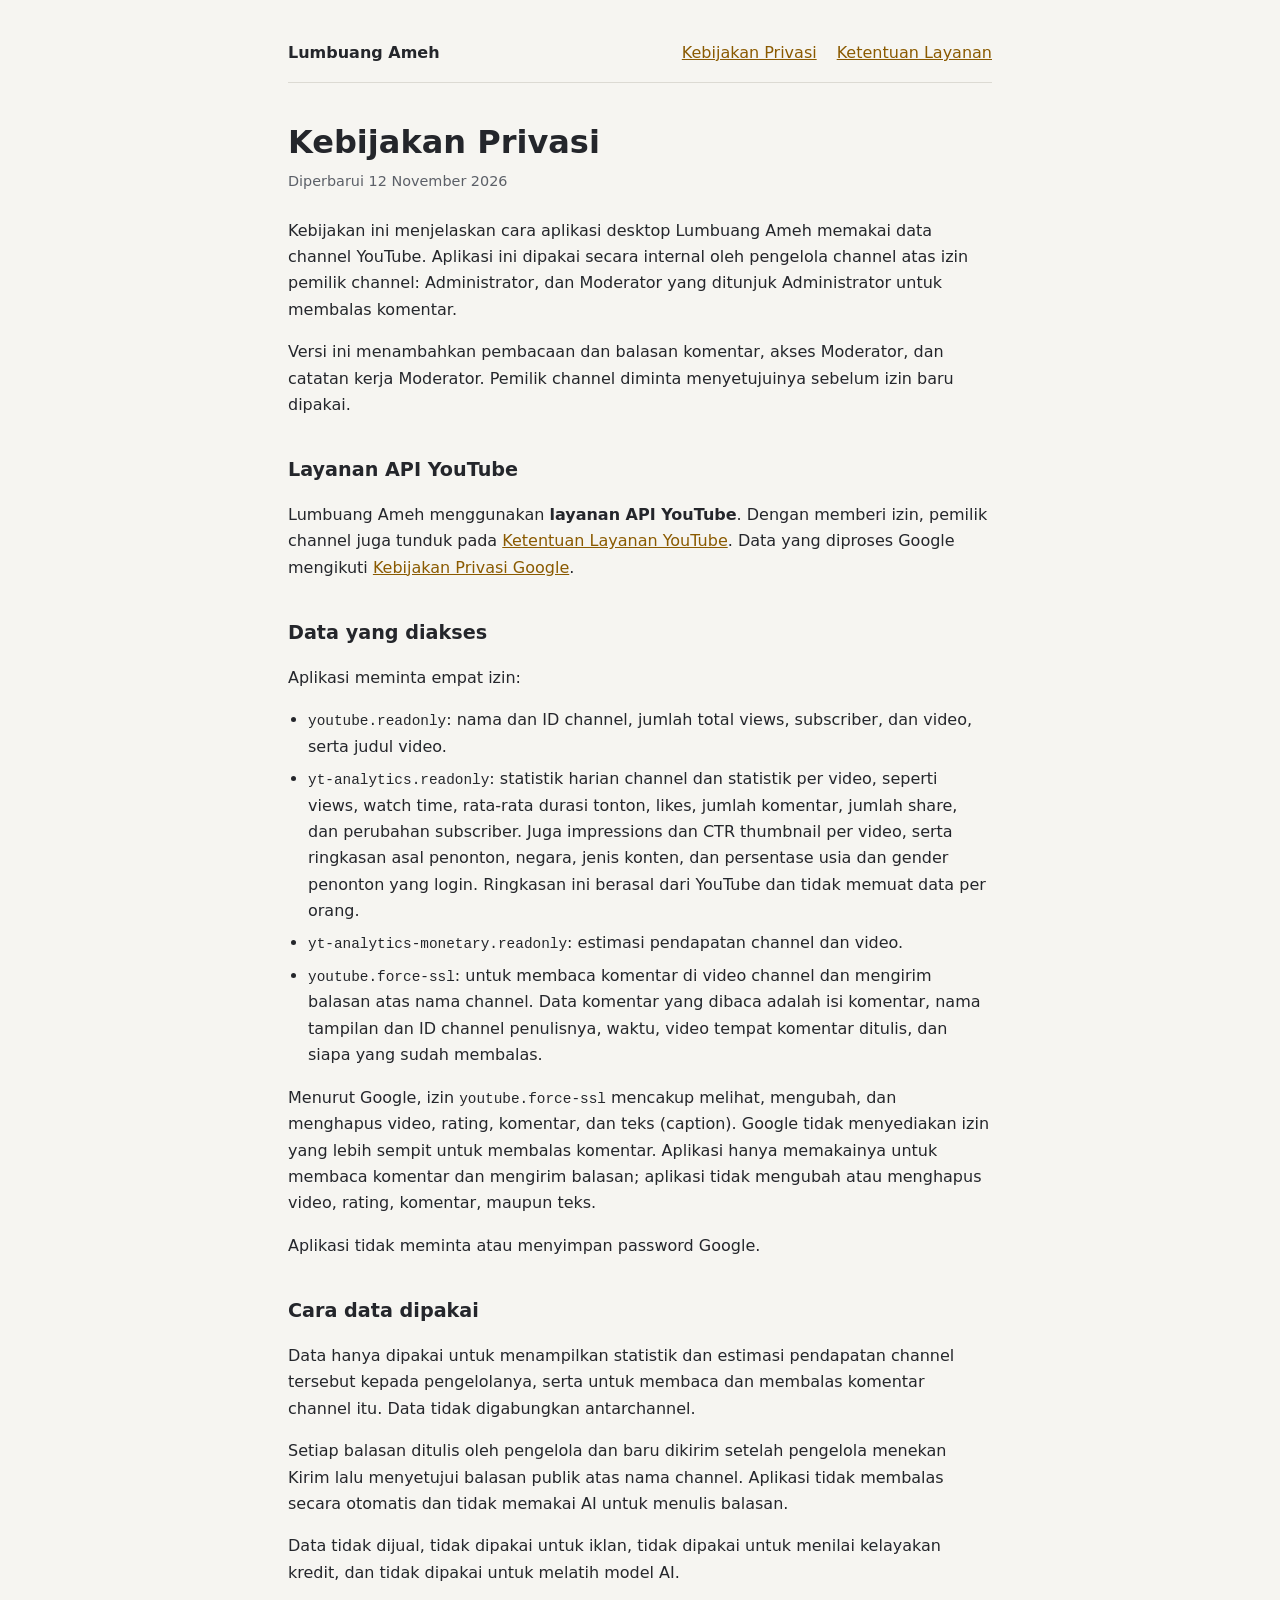
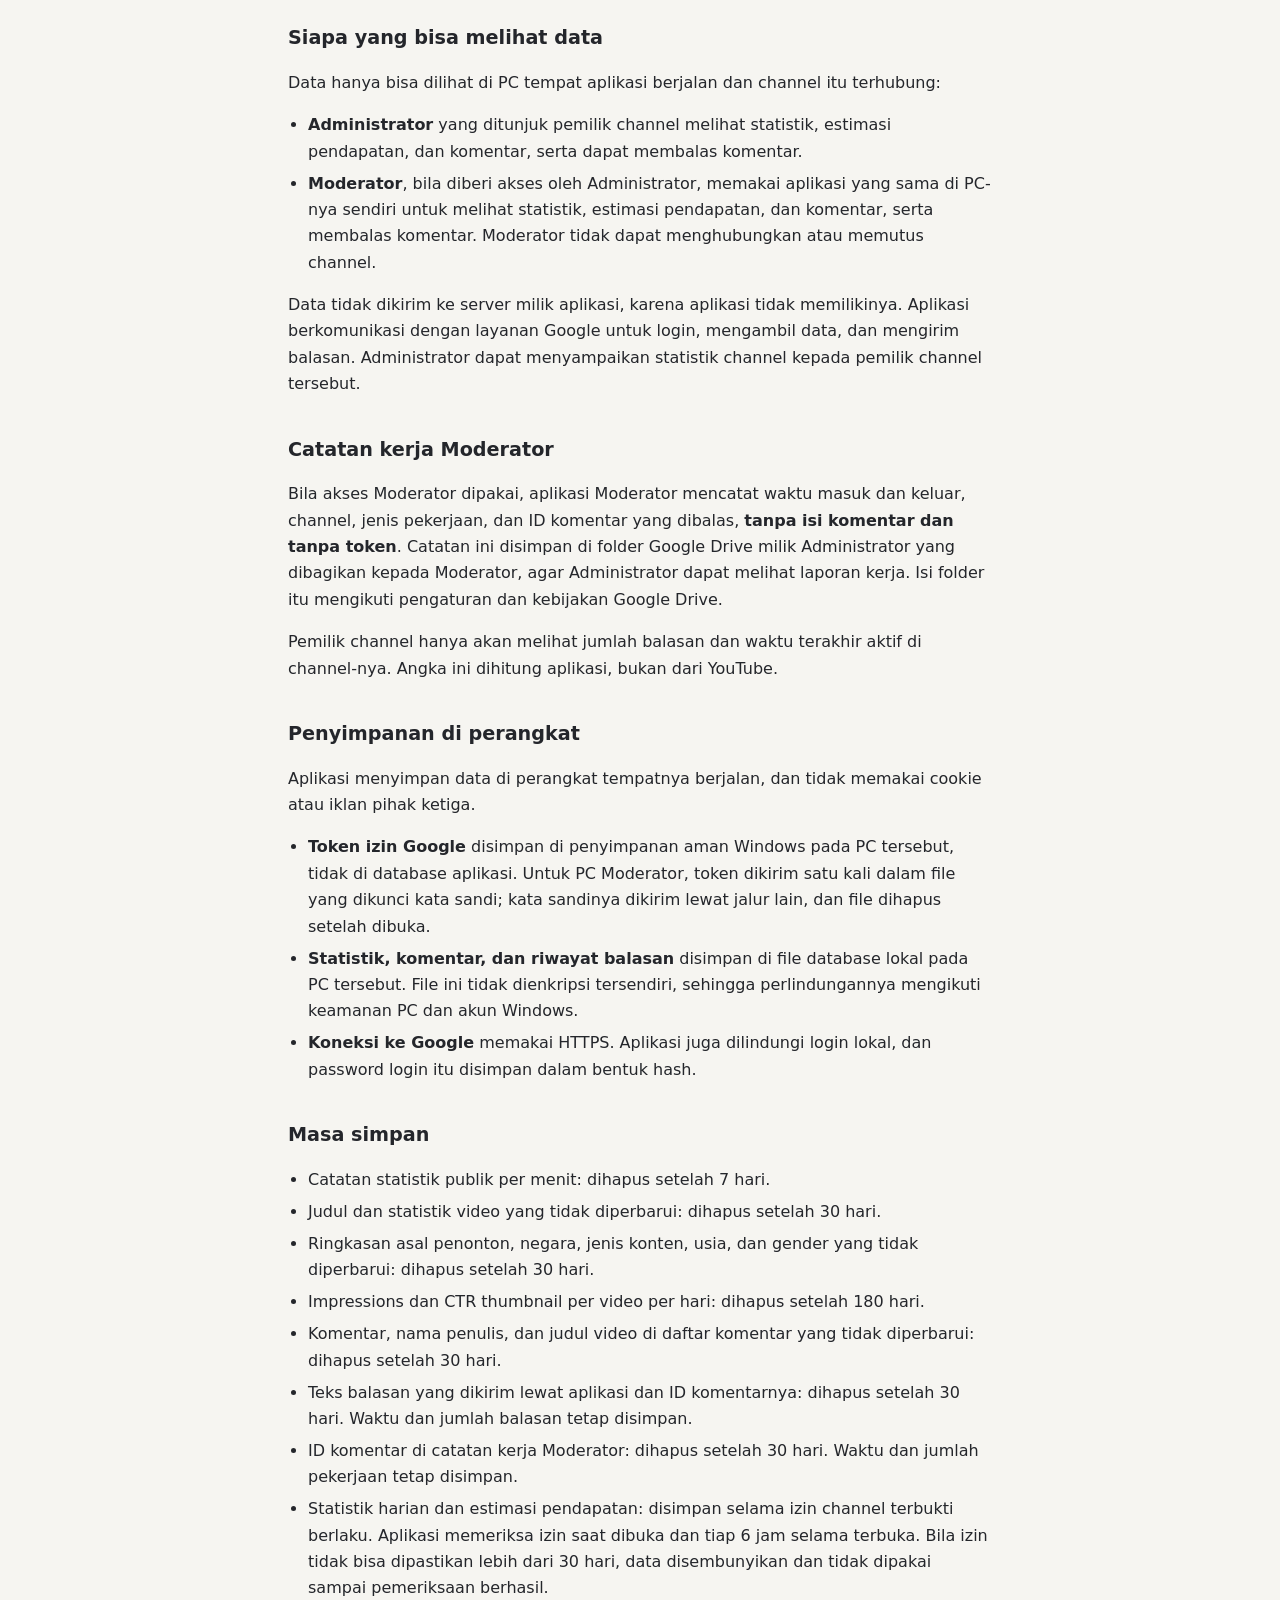
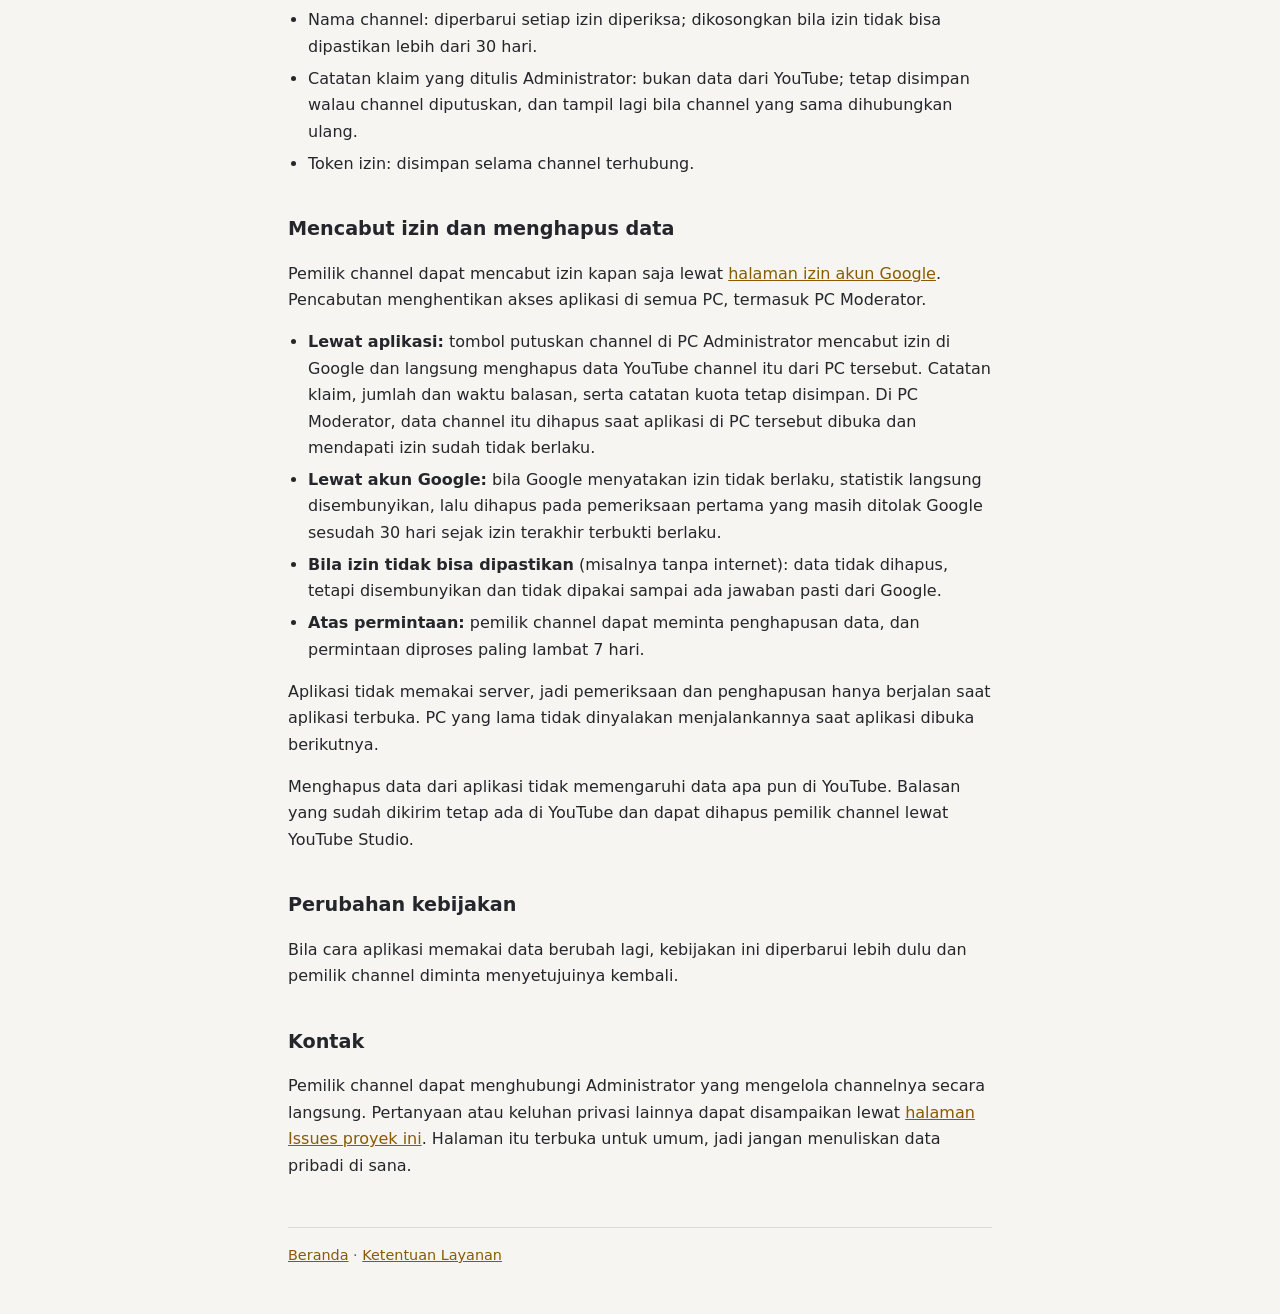
==== privasi.html @ 57cfc7a5 "Perbarui kebijakan privasi: pemeriksaan izin berkala dan penanganan data" ====
<!doctype html>
<html lang="id">
<head>
  <meta charset="utf-8">
  <meta name="viewport" content="width=device-width, initial-scale=1">
  <title>Kebijakan Privasi Lumbuang Ameh</title>
  <meta name="description" content="Cara aplikasi Lumbuang Ameh mengakses, memakai, menyimpan, dan menghapus data YouTube.">
  <link rel="stylesheet" href="gaya.css">
</head>
<body>
  <div class="isi">
    <nav>
      <span class="nama"><a href="index.html">Lumbuang Ameh</a></span>
      <a href="privasi.html">Kebijakan Privasi</a>
      <a href="ketentuan.html">Ketentuan Layanan</a>
    </nav>

    <main>
      <h1>Kebijakan Privasi</h1>
      <p class="tanggal">Diperbarui 12 November 2026</p>
      <p>Kebijakan ini menjelaskan cara aplikasi desktop Lumbuang Ameh memakai data channel YouTube. Aplikasi ini dipakai secara internal oleh pengelola channel atas izin pemilik channel: Administrator, dan Moderator yang ditunjuk Administrator untuk membalas komentar.</p>
      <p>Versi ini menambahkan pembacaan dan balasan komentar, akses Moderator, dan catatan kerja Moderator. Pemilik channel diminta menyetujuinya sebelum izin baru dipakai.</p>

      <h2>Layanan API YouTube</h2>
      <p>Lumbuang Ameh menggunakan <strong>layanan API YouTube</strong>. Dengan memberi izin, pemilik channel juga tunduk pada <a href="https://www.youtube.com/t/terms">Ketentuan Layanan YouTube</a>. Data yang diproses Google mengikuti <a href="https://www.google.com/policies/privacy">Kebijakan Privasi Google</a>.</p>

      <h2>Data yang diakses</h2>
      <p>Aplikasi meminta empat izin:</p>
      <ul>
        <li><code>youtube.readonly</code>: nama dan ID channel, jumlah total views, subscriber, dan video, serta judul video.</li>
        <li><code>yt-analytics.readonly</code>: statistik harian channel dan statistik per video, seperti views, watch time, rata-rata durasi tonton, likes, jumlah komentar, jumlah share, dan perubahan subscriber. Juga impressions dan CTR thumbnail per video, serta ringkasan asal penonton, negara, jenis konten, dan persentase usia dan gender penonton yang login. Ringkasan ini berasal dari YouTube dan tidak memuat data per orang.</li>
        <li><code>yt-analytics-monetary.readonly</code>: estimasi pendapatan channel dan video.</li>
        <li><code>youtube.force-ssl</code>: untuk membaca komentar di video channel dan mengirim balasan atas nama channel. Data komentar yang dibaca adalah isi komentar, nama tampilan dan ID channel penulisnya, waktu, video tempat komentar ditulis, dan siapa yang sudah membalas.</li>
      </ul>
      <p>Menurut Google, izin <code>youtube.force-ssl</code> mencakup melihat, mengubah, dan menghapus video, rating, komentar, dan teks (caption). Google tidak menyediakan izin yang lebih sempit untuk membalas komentar. Aplikasi hanya memakainya untuk membaca komentar dan mengirim balasan; aplikasi tidak mengubah atau menghapus video, rating, komentar, maupun teks.</p>
      <p>Aplikasi tidak meminta atau menyimpan password Google.</p>

      <h2>Cara data dipakai</h2>
      <p>Data hanya dipakai untuk menampilkan statistik dan estimasi pendapatan channel tersebut kepada pengelolanya, serta untuk membaca dan membalas komentar channel itu. Data tidak digabungkan antarchannel.</p>
      <p>Setiap balasan ditulis oleh pengelola dan baru dikirim setelah pengelola menekan Kirim lalu menyetujui balasan publik atas nama channel. Aplikasi tidak membalas secara otomatis dan tidak memakai AI untuk menulis balasan.</p>
      <p>Data tidak dijual, tidak dipakai untuk iklan, tidak dipakai untuk menilai kelayakan kredit, dan tidak dipakai untuk melatih model AI.</p>

      <h2>Siapa yang bisa melihat data</h2>
      <p>Data hanya bisa dilihat di PC tempat aplikasi berjalan dan channel itu terhubung:</p>
      <ul>
        <li><strong>Administrator</strong> yang ditunjuk pemilik channel melihat statistik, estimasi pendapatan, dan komentar, serta dapat membalas komentar.</li>
        <li><strong>Moderator</strong>, bila diberi akses oleh Administrator, memakai aplikasi yang sama di PC-nya sendiri untuk melihat statistik, estimasi pendapatan, dan komentar, serta membalas komentar. Moderator tidak dapat menghubungkan atau memutus channel.</li>
      </ul>
      <p>Data tidak dikirim ke server milik aplikasi, karena aplikasi tidak memilikinya. Aplikasi berkomunikasi dengan layanan Google untuk login, mengambil data, dan mengirim balasan. Administrator dapat menyampaikan statistik channel kepada pemilik channel tersebut.</p>

      <h2>Catatan kerja Moderator</h2>
      <p>Bila akses Moderator dipakai, aplikasi Moderator mencatat waktu masuk dan keluar, channel, jenis pekerjaan, dan ID komentar yang dibalas, <strong>tanpa isi komentar dan tanpa token</strong>. Catatan ini disimpan di folder Google Drive milik Administrator yang dibagikan kepada Moderator, agar Administrator dapat melihat laporan kerja. Isi folder itu mengikuti pengaturan dan kebijakan Google Drive.</p>
      <p>Pemilik channel hanya akan melihat jumlah balasan dan waktu terakhir aktif di channel-nya. Angka ini dihitung aplikasi, bukan dari YouTube.</p>

      <h2>Penyimpanan di perangkat</h2>
      <p>Aplikasi menyimpan data di perangkat tempatnya berjalan, dan tidak memakai cookie atau iklan pihak ketiga.</p>
      <ul>
        <li><strong>Token izin Google</strong> disimpan di penyimpanan aman Windows pada PC tersebut, tidak di database aplikasi. Untuk PC Moderator, token dikirim satu kali dalam file yang dikunci kata sandi; kata sandinya dikirim lewat jalur lain, dan file dihapus setelah dibuka.</li>
        <li><strong>Statistik, komentar, dan riwayat balasan</strong> disimpan di file database lokal pada PC tersebut. File ini tidak dienkripsi tersendiri, sehingga perlindungannya mengikuti keamanan PC dan akun Windows.</li>
        <li><strong>Koneksi ke Google</strong> memakai HTTPS. Aplikasi juga dilindungi login lokal, dan password login itu disimpan dalam bentuk hash.</li>
      </ul>

      <h2>Masa simpan</h2>
      <ul>
        <li>Catatan statistik publik per menit: dihapus setelah 7 hari.</li>
        <li>Judul dan statistik video yang tidak diperbarui: dihapus setelah 30 hari.</li>
        <li>Ringkasan asal penonton, negara, jenis konten, usia, dan gender yang tidak diperbarui: dihapus setelah 30 hari.</li>
        <li>Impressions dan CTR thumbnail per video per hari: dihapus setelah 180 hari.</li>
        <li>Komentar, nama penulis, dan judul video di daftar komentar yang tidak diperbarui: dihapus setelah 30 hari.</li>
        <li>Teks balasan yang dikirim lewat aplikasi dan ID komentarnya: dihapus setelah 30 hari. Waktu dan jumlah balasan tetap disimpan.</li>
        <li>ID komentar di catatan kerja Moderator: dihapus setelah 30 hari. Waktu dan jumlah pekerjaan tetap disimpan.</li>
        <li>Statistik harian dan estimasi pendapatan: disimpan selama izin channel terbukti berlaku. Aplikasi memeriksa izin saat dibuka dan tiap 6 jam selama terbuka. Bila izin tidak bisa dipastikan lebih dari 30 hari, data disembunyikan dan tidak dipakai sampai pemeriksaan berhasil.</li>
        <li>Nama channel: diperbarui setiap izin diperiksa; dikosongkan bila izin tidak bisa dipastikan lebih dari 30 hari.</li>
        <li>Catatan klaim yang ditulis Administrator: bukan data dari YouTube; tetap disimpan walau channel diputuskan, dan tampil lagi bila channel yang sama dihubungkan ulang.</li>
        <li>Token izin: disimpan selama channel terhubung.</li>
      </ul>

      <h2>Mencabut izin dan menghapus data</h2>
      <p>Pemilik channel dapat mencabut izin kapan saja lewat <a href="https://security.google.com/settings/security/permissions">halaman izin akun Google</a>. Pencabutan menghentikan akses aplikasi di semua PC, termasuk PC Moderator.</p>
      <ul>
        <li><strong>Lewat aplikasi:</strong> tombol putuskan channel di PC Administrator mencabut izin di Google dan langsung menghapus data YouTube channel itu dari PC tersebut. Catatan klaim, jumlah dan waktu balasan, serta catatan kuota tetap disimpan. Di PC Moderator, data channel itu dihapus saat aplikasi di PC tersebut dibuka dan mendapati izin sudah tidak berlaku.</li>
        <li><strong>Lewat akun Google:</strong> bila Google menyatakan izin tidak berlaku, statistik langsung disembunyikan, lalu dihapus pada pemeriksaan pertama yang masih ditolak Google sesudah 30 hari sejak izin terakhir terbukti berlaku.</li>
        <li><strong>Bila izin tidak bisa dipastikan</strong> (misalnya tanpa internet): data tidak dihapus, tetapi disembunyikan dan tidak dipakai sampai ada jawaban pasti dari Google.</li>
        <li><strong>Atas permintaan:</strong> pemilik channel dapat meminta penghapusan data, dan permintaan diproses paling lambat 7 hari.</li>
      </ul>
      <p>Aplikasi tidak memakai server, jadi pemeriksaan dan penghapusan hanya berjalan saat aplikasi terbuka. PC yang lama tidak dinyalakan menjalankannya saat aplikasi dibuka berikutnya.</p>
      <p>Menghapus data dari aplikasi tidak memengaruhi data apa pun di YouTube. Balasan yang sudah dikirim tetap ada di YouTube dan dapat dihapus pemilik channel lewat YouTube Studio.</p>

      <h2>Perubahan kebijakan</h2>
      <p>Bila cara aplikasi memakai data berubah lagi, kebijakan ini diperbarui lebih dulu dan pemilik channel diminta menyetujuinya kembali.</p>

      <h2>Kontak</h2>
      <p>Pemilik channel dapat menghubungi Administrator yang mengelola channelnya secara langsung. Pertanyaan atau keluhan privasi lainnya dapat disampaikan lewat <a href="https://github.com/crezzvfx/crezzvfx.github.io/issues">halaman Issues proyek ini</a>. Halaman itu terbuka untuk umum, jadi jangan menuliskan data pribadi di sana.</p>
    </main>

    <footer>
      <a href="index.html">Beranda</a> · <a href="ketentuan.html">Ketentuan Layanan</a>
    </footer>
  </div>
</body>
</html>
---- gaya.css ----
:root {
  color-scheme: light dark;
  --latar: #f6f5f1;
  --kartu: #ffffff;
  --teks: #24262b;
  --teks-lembut: #5c6068;
  --garis: #dcdad3;
  --aksen: #8a5a00;
}

@media (prefers-color-scheme: dark) {
  :root {
    --latar: #17181b;
    --kartu: #212327;
    --teks: #eceae4;
    --teks-lembut: #a9acb3;
    --garis: #383a40;
    --aksen: #e6b04a;
  }
}

* {
  box-sizing: border-box;
}

body {
  margin: 0;
  padding-inline: 16px;
  background: var(--latar);
  color: var(--teks);
  font-family: "Segoe UI", system-ui, -apple-system, Roboto, sans-serif;
  font-size: 1rem;
  line-height: 1.65;
}

.isi {
  max-width: 44rem;
  margin-inline: auto;
  padding-block: 2.5rem 3rem;
}

nav {
  display: flex;
  flex-wrap: wrap;
  gap: 0.25rem 1.25rem;
  margin-bottom: 2.5rem;
  padding-bottom: 1rem;
  border-bottom: 1px solid var(--garis);
}

nav .nama {
  margin-right: auto;
  font-weight: 700;
}

a {
  color: var(--aksen);
  overflow-wrap: anywhere;
}

nav .nama a {
  color: var(--teks);
  text-decoration: none;
}

h1 {
  margin: 0 0 0.5rem;
  font-size: 2rem;
  line-height: 1.2;
}

h2 {
  margin: 2.25rem 0 0.5rem;
  font-size: 1.2rem;
}

.pengantar {
  margin: 0 0 1.5rem;
  color: var(--teks-lembut);
  font-size: 1.1rem;
}

.tanggal {
  margin: 0 0 1.5rem;
  color: var(--teks-lembut);
  font-size: 0.9rem;
}

.catatan {
  margin-block: 1.5rem;
  padding: 1rem 1.25rem;
  background: var(--kartu);
  border: 1px solid var(--garis);
  border-radius: 10px;
}

ul {
  padding-left: 1.25rem;
}

li {
  margin-block: 0.35rem;
}

code {
  overflow-wrap: anywhere;
  font-size: 0.9em;
}

footer {
  margin-top: 3rem;
  padding-top: 1rem;
  border-top: 1px solid var(--garis);
  color: var(--teks-lembut);
  font-size: 0.9rem;
}
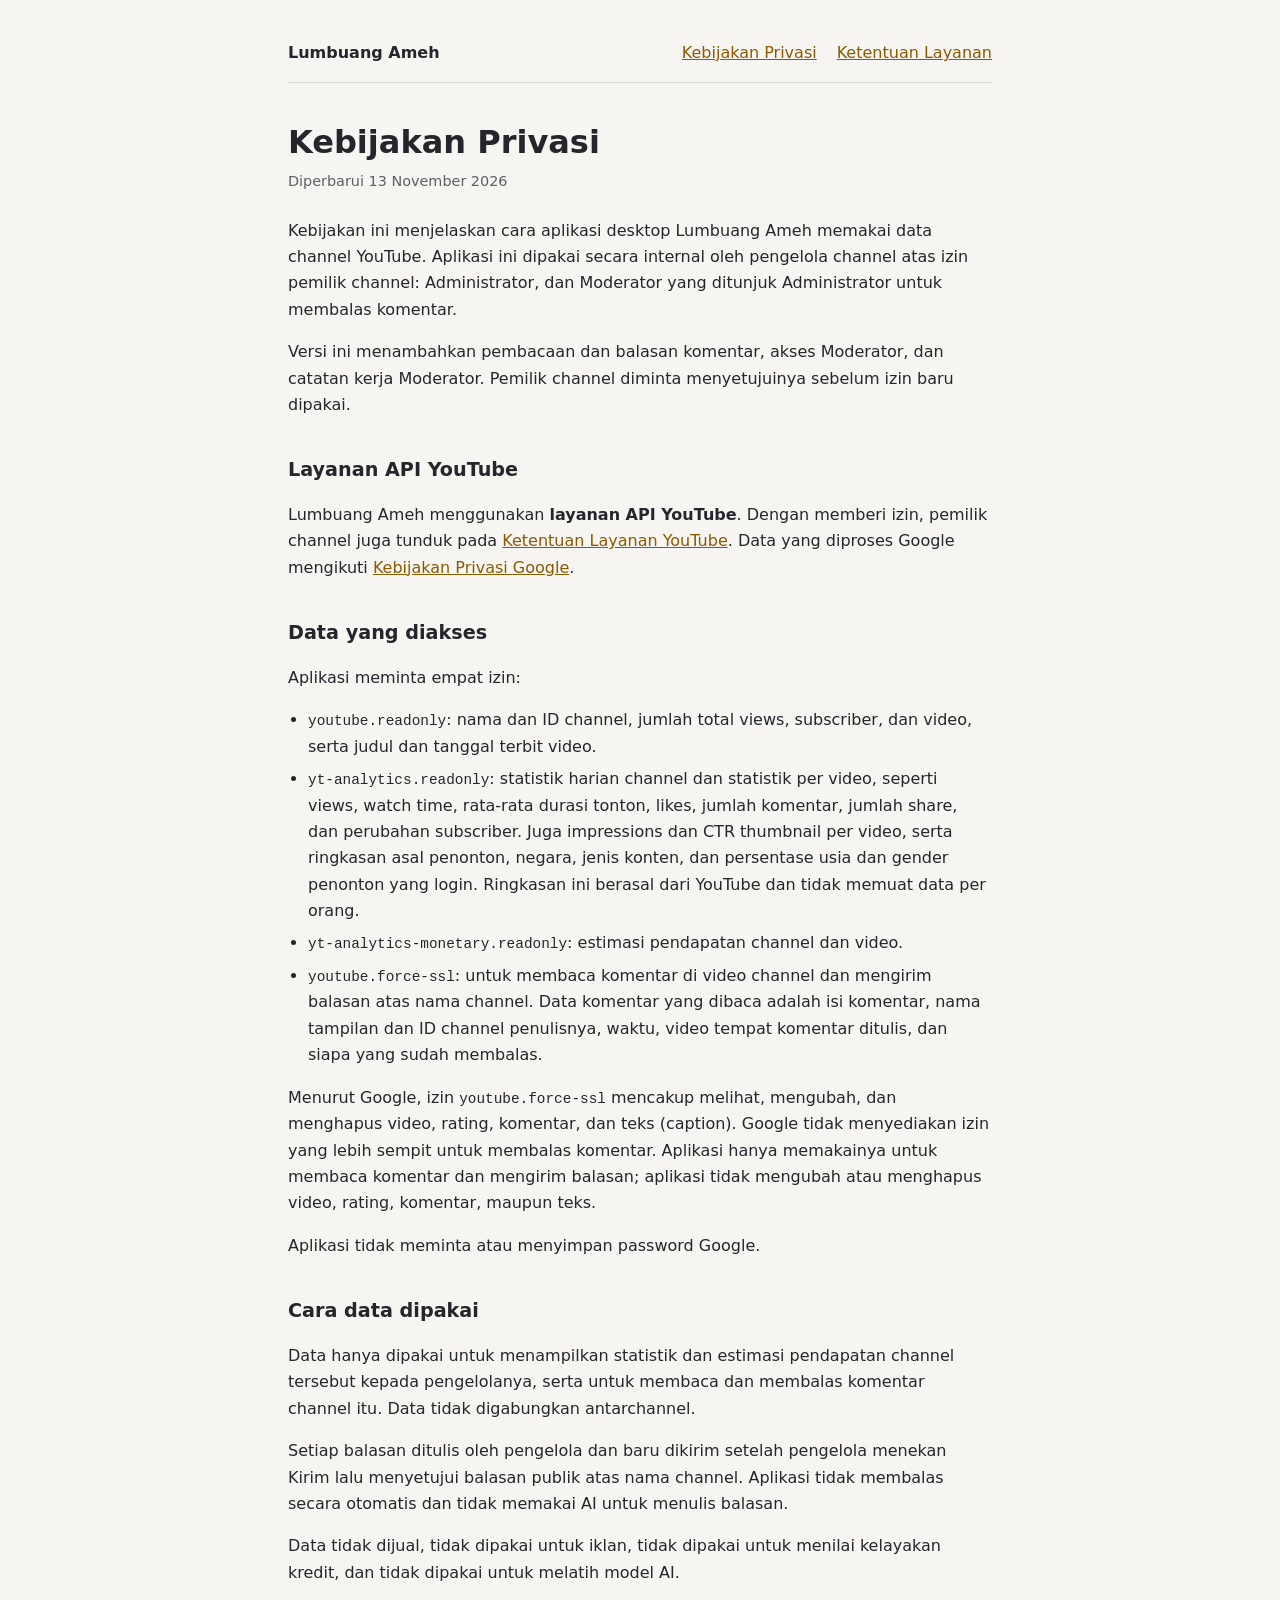
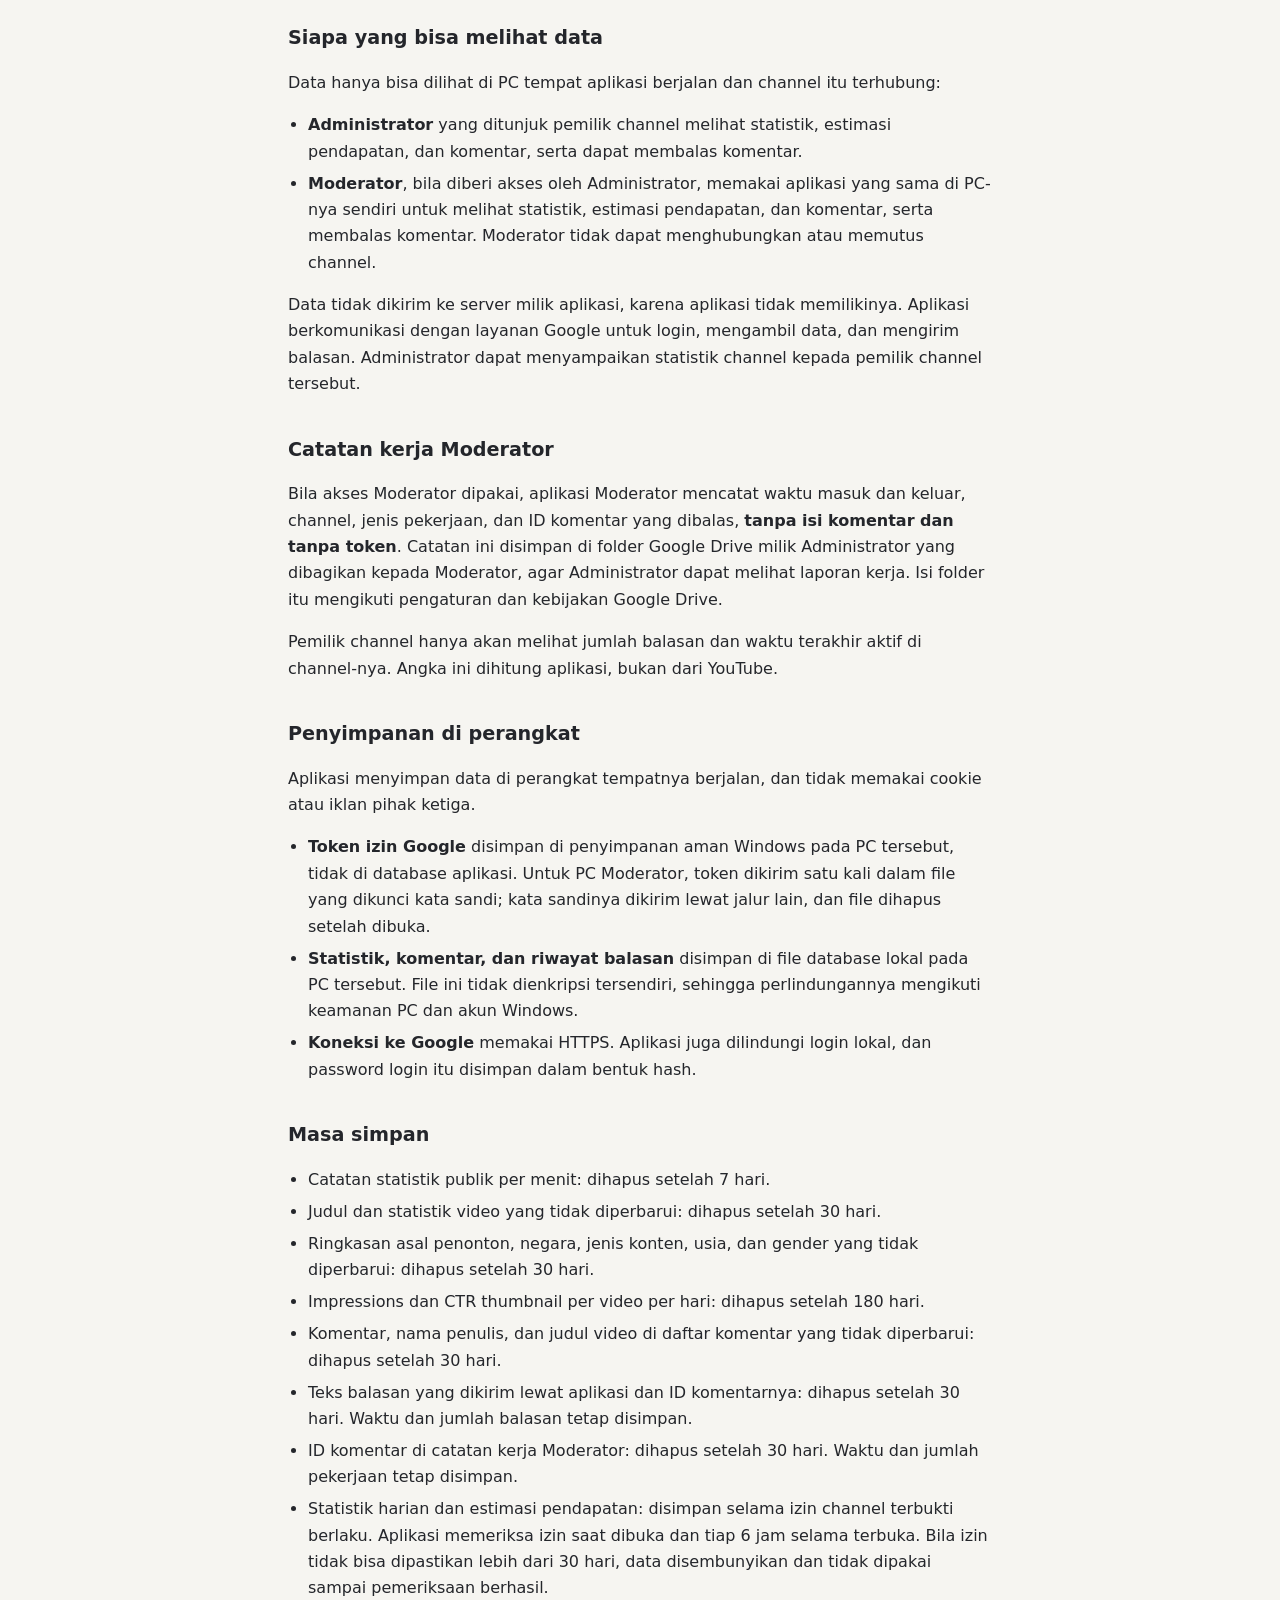
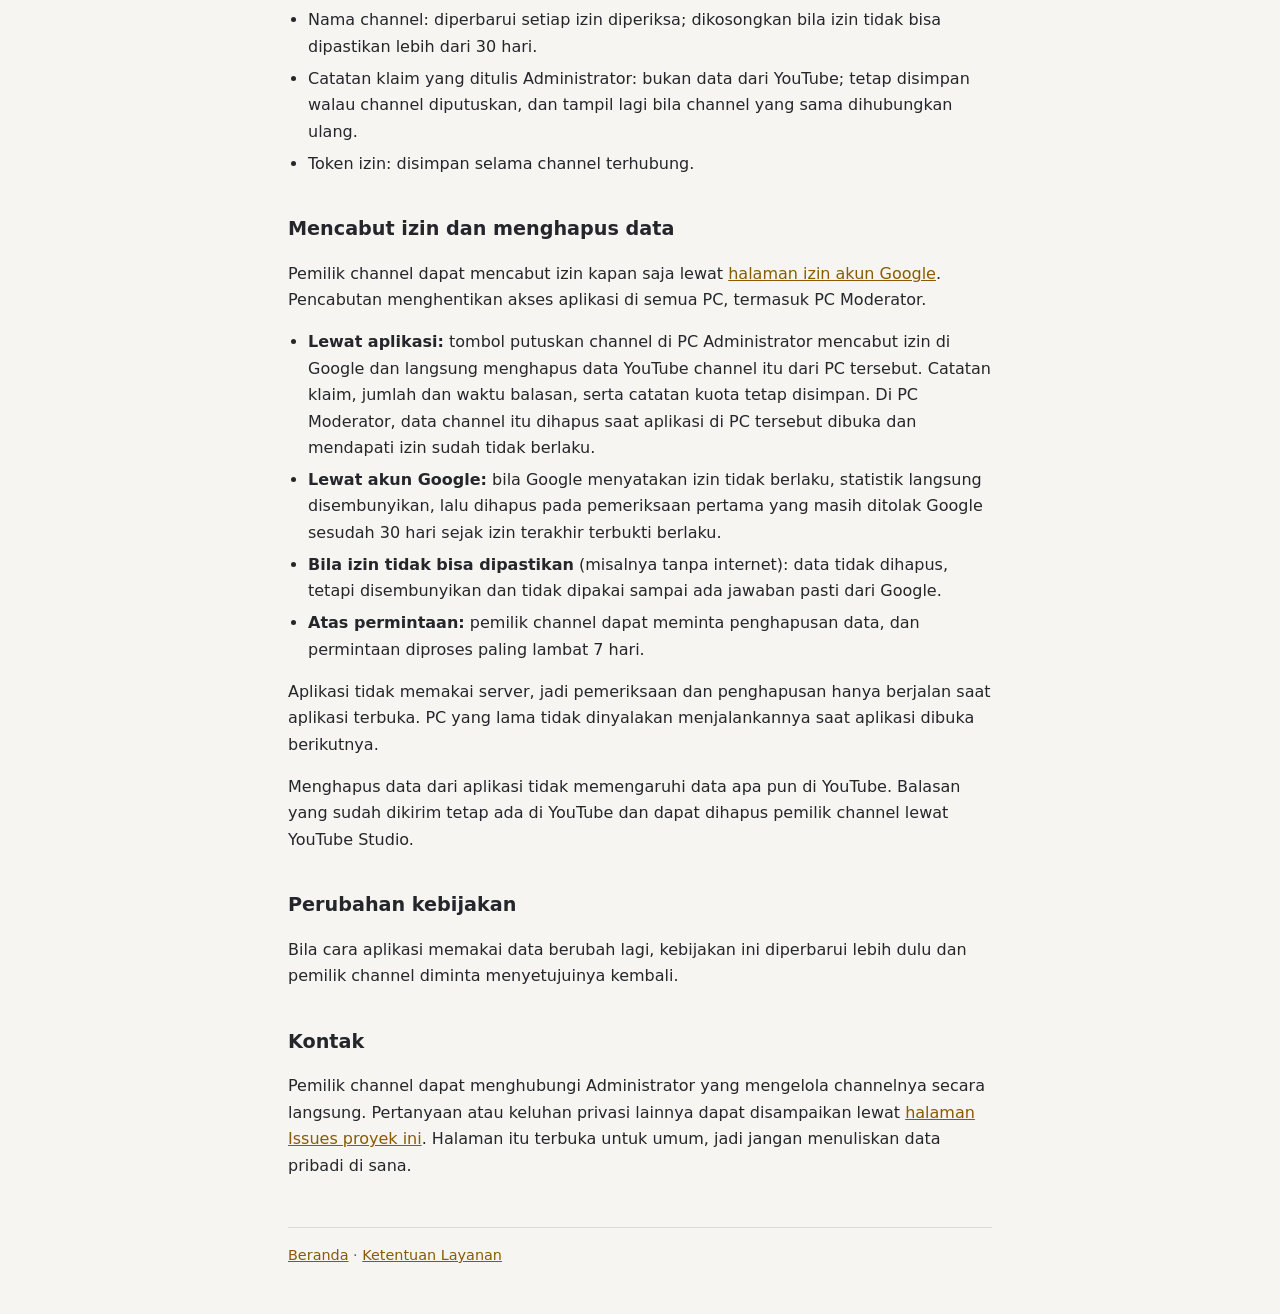
==== commit 39f75974: "Perbarui kebijakan privasi: tanggal terbit video" ====
--- a/privasi.html
+++ b/privasi.html
@@ -17,7 +17,7 @@
 
     <main>
       <h1>Kebijakan Privasi</h1>
-      <p class="tanggal">Diperbarui 12 November 2026</p>
+      <p class="tanggal">Diperbarui 13 November 2026</p>
       <p>Kebijakan ini menjelaskan cara aplikasi desktop Lumbuang Ameh memakai data channel YouTube. Aplikasi ini dipakai secara internal oleh pengelola channel atas izin pemilik channel: Administrator, dan Moderator yang ditunjuk Administrator untuk membalas komentar.</p>
       <p>Versi ini menambahkan pembacaan dan balasan komentar, akses Moderator, dan catatan kerja Moderator. Pemilik channel diminta menyetujuinya sebelum izin baru dipakai.</p>
 
@@ -27,7 +27,7 @@
       <h2>Data yang diakses</h2>
       <p>Aplikasi meminta empat izin:</p>
       <ul>
-        <li><code>youtube.readonly</code>: nama dan ID channel, jumlah total views, subscriber, dan video, serta judul video.</li>
+        <li><code>youtube.readonly</code>: nama dan ID channel, jumlah total views, subscriber, dan video, serta judul dan tanggal terbit video.</li>
         <li><code>yt-analytics.readonly</code>: statistik harian channel dan statistik per video, seperti views, watch time, rata-rata durasi tonton, likes, jumlah komentar, jumlah share, dan perubahan subscriber. Juga impressions dan CTR thumbnail per video, serta ringkasan asal penonton, negara, jenis konten, dan persentase usia dan gender penonton yang login. Ringkasan ini berasal dari YouTube dan tidak memuat data per orang.</li>
         <li><code>yt-analytics-monetary.readonly</code>: estimasi pendapatan channel dan video.</li>
         <li><code>youtube.force-ssl</code>: untuk membaca komentar di video channel dan mengirim balasan atas nama channel. Data komentar yang dibaca adalah isi komentar, nama tampilan dan ID channel penulisnya, waktu, video tempat komentar ditulis, dan siapa yang sudah membalas.</li>
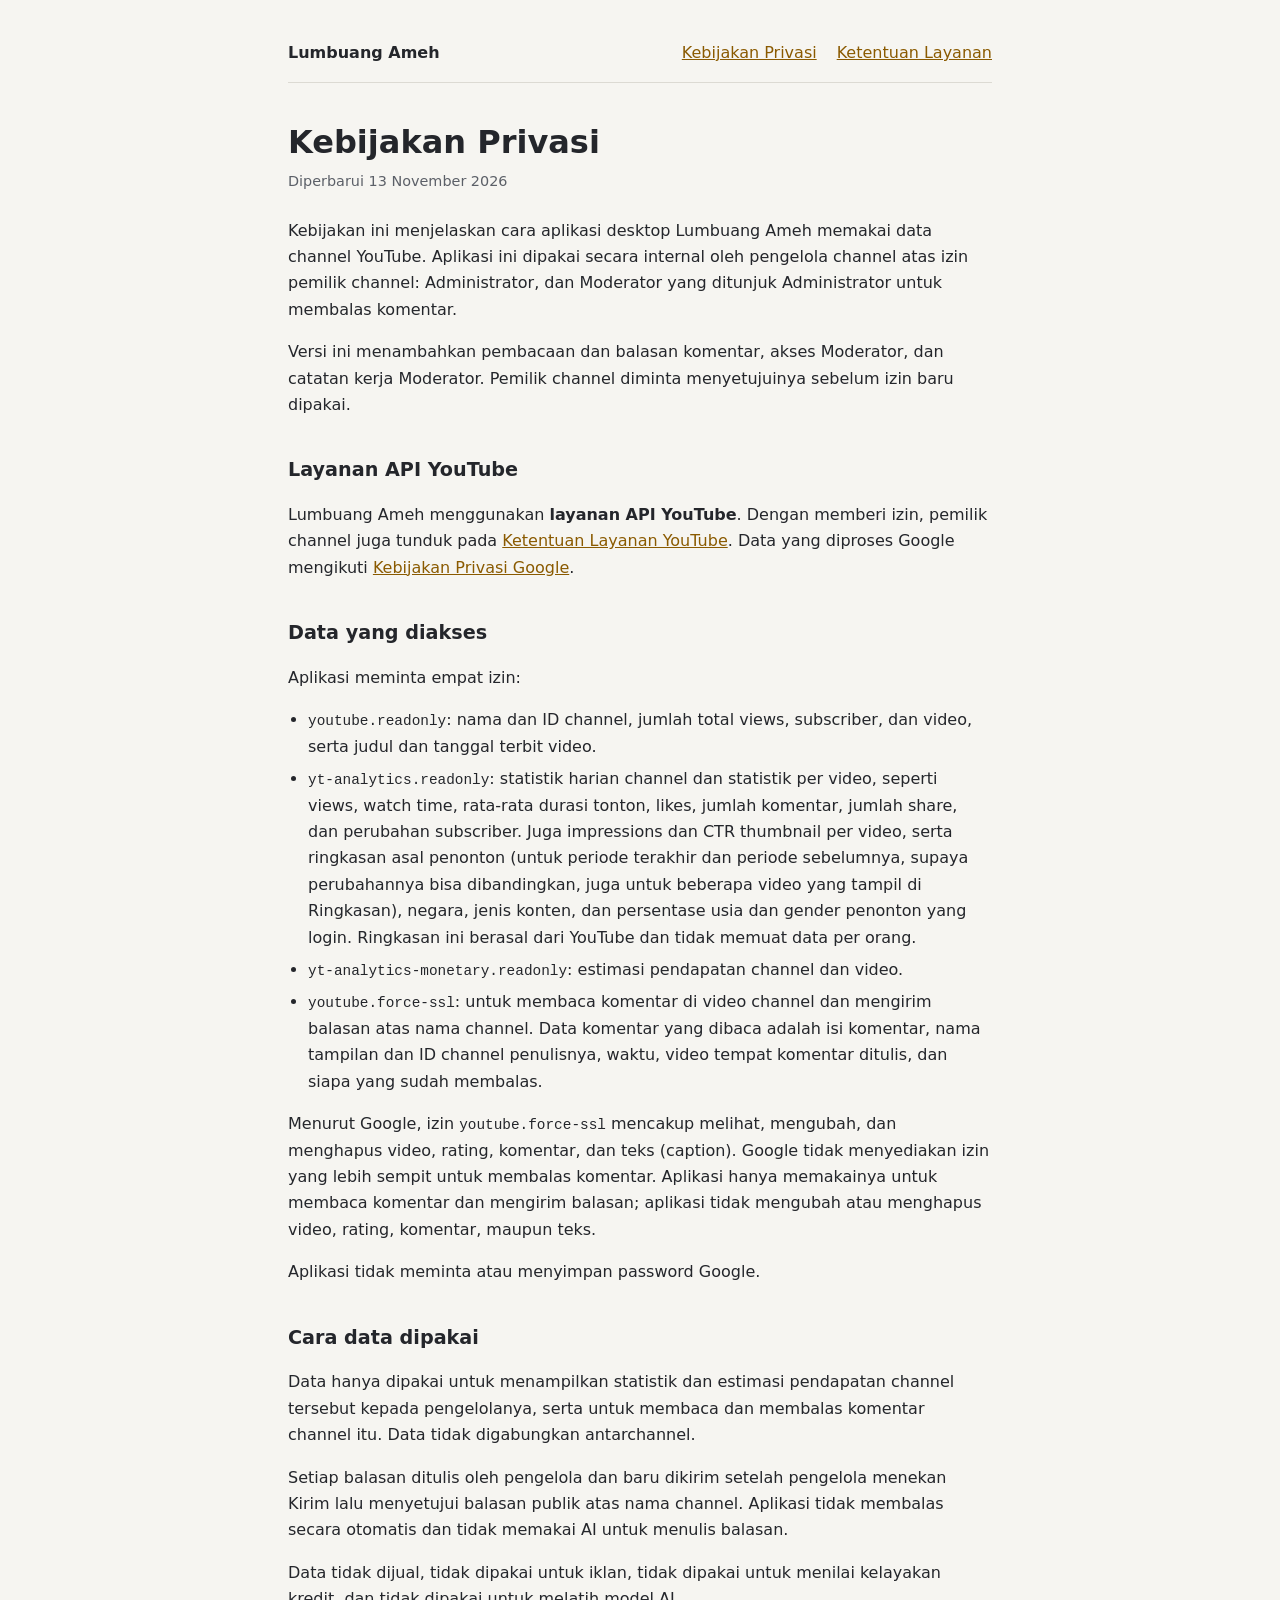
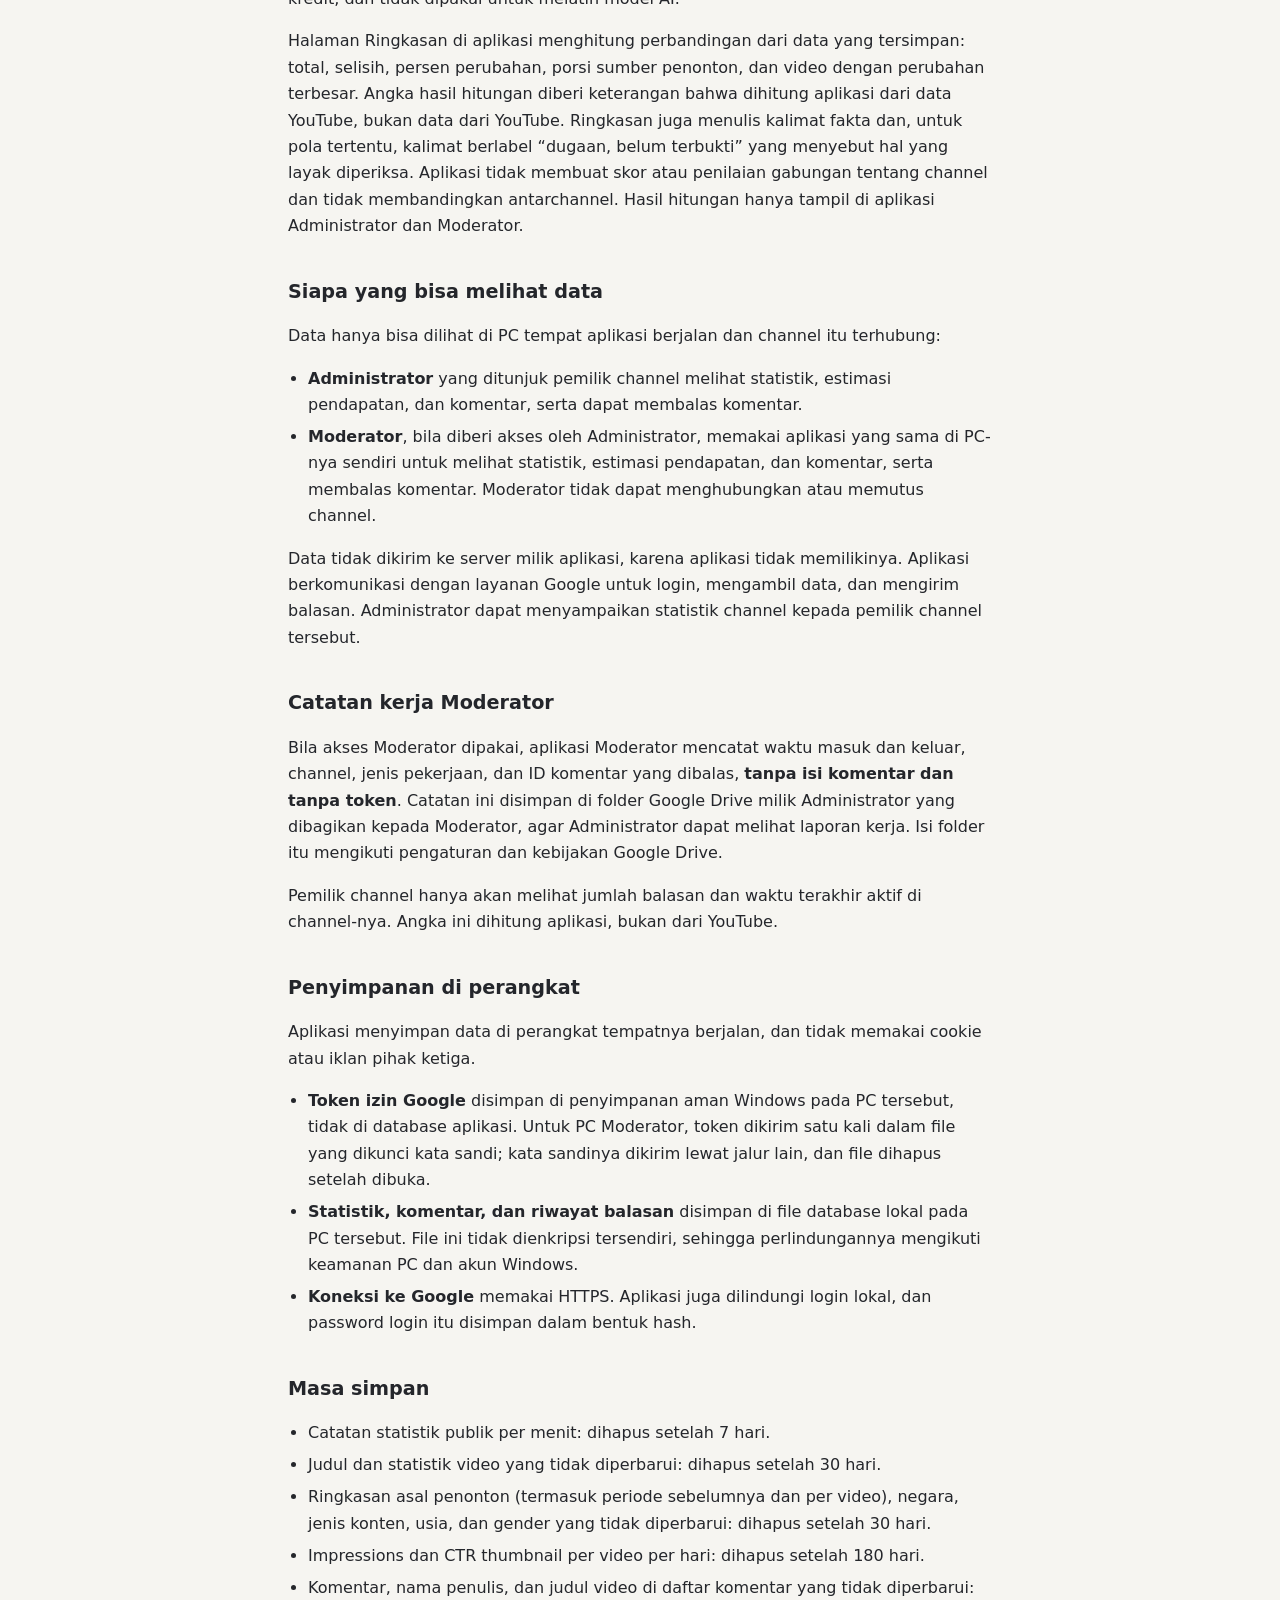
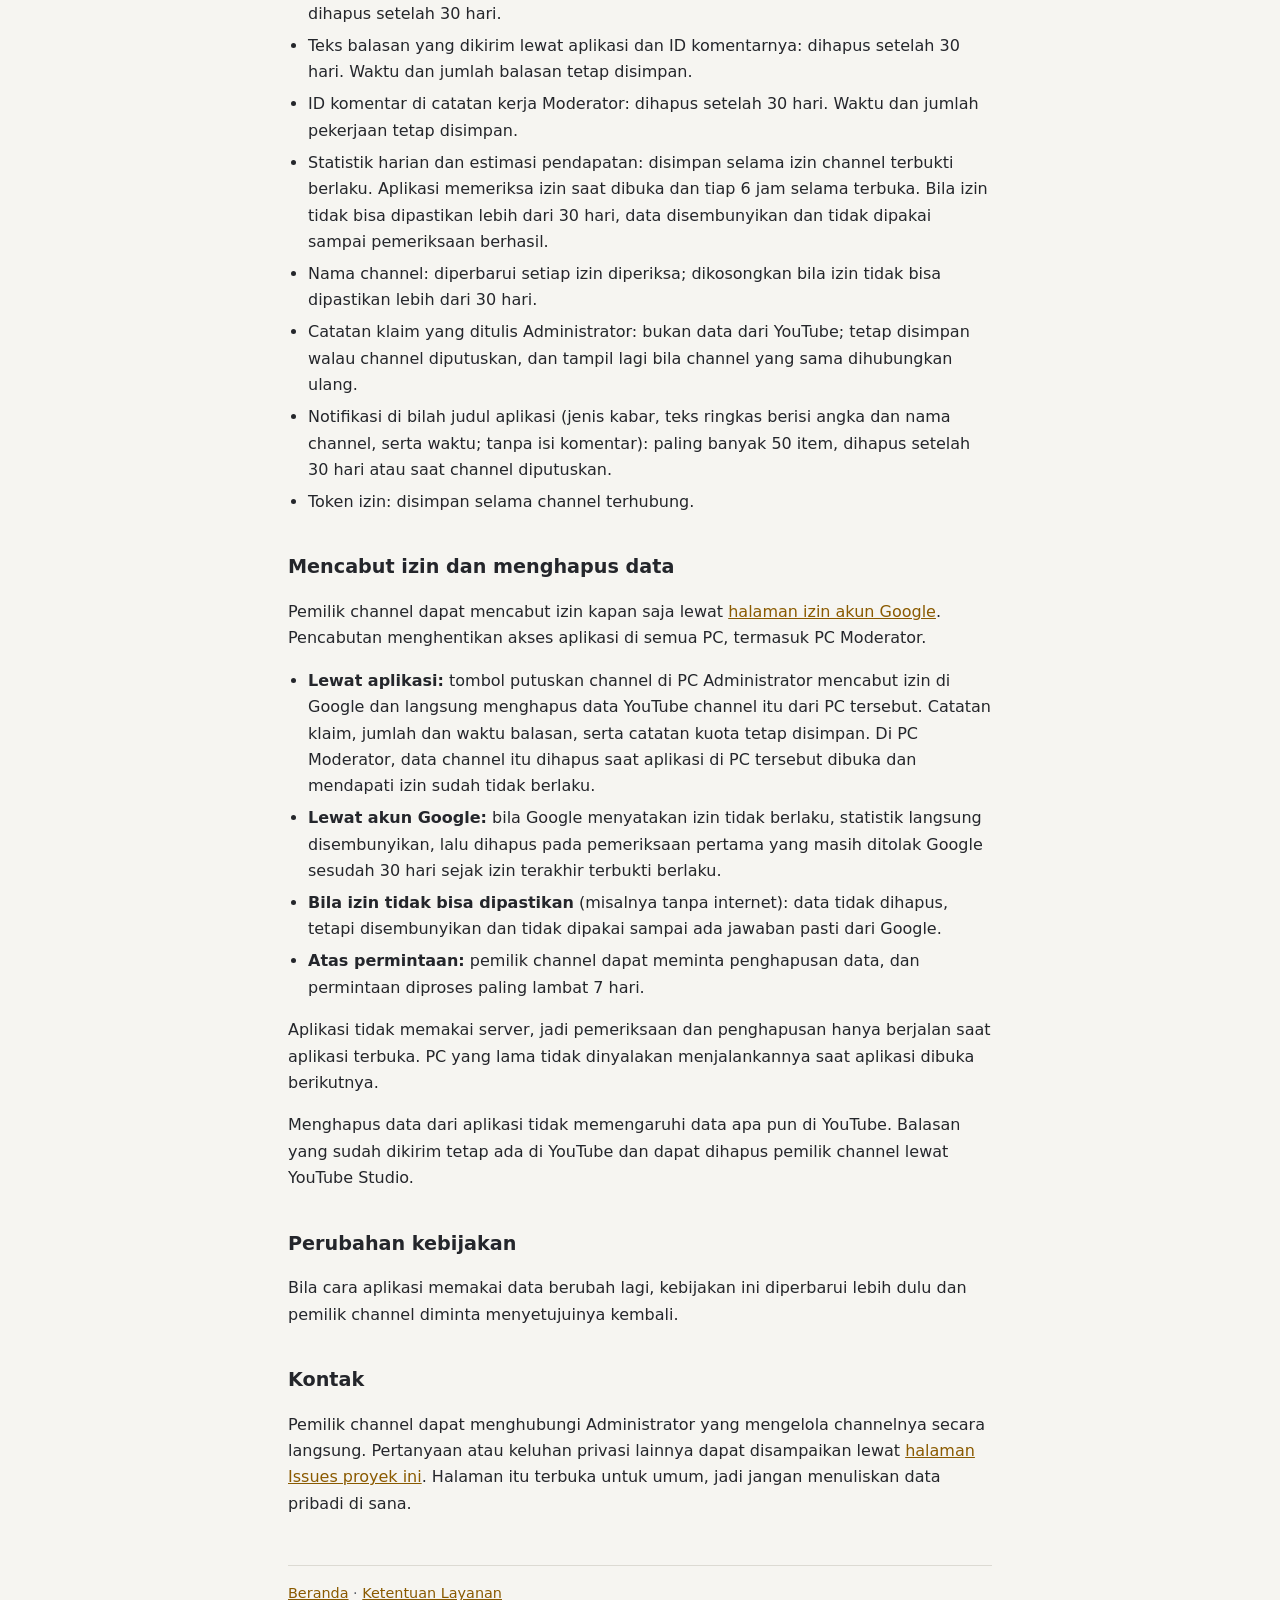
==== commit 8e7567e7: "Perbarui kebijakan privasi: sumber traffic per video, analisis Ringkasan, dan notifikasi" ====
--- a/privasi.html
+++ b/privasi.html
@@ -28,7 +28,7 @@
       <p>Aplikasi meminta empat izin:</p>
       <ul>
         <li><code>youtube.readonly</code>: nama dan ID channel, jumlah total views, subscriber, dan video, serta judul dan tanggal terbit video.</li>
-        <li><code>yt-analytics.readonly</code>: statistik harian channel dan statistik per video, seperti views, watch time, rata-rata durasi tonton, likes, jumlah komentar, jumlah share, dan perubahan subscriber. Juga impressions dan CTR thumbnail per video, serta ringkasan asal penonton, negara, jenis konten, dan persentase usia dan gender penonton yang login. Ringkasan ini berasal dari YouTube dan tidak memuat data per orang.</li>
+        <li><code>yt-analytics.readonly</code>: statistik harian channel dan statistik per video, seperti views, watch time, rata-rata durasi tonton, likes, jumlah komentar, jumlah share, dan perubahan subscriber. Juga impressions dan CTR thumbnail per video, serta ringkasan asal penonton (untuk periode terakhir dan periode sebelumnya, supaya perubahannya bisa dibandingkan, juga untuk beberapa video yang tampil di Ringkasan), negara, jenis konten, dan persentase usia dan gender penonton yang login. Ringkasan ini berasal dari YouTube dan tidak memuat data per orang.</li>
         <li><code>yt-analytics-monetary.readonly</code>: estimasi pendapatan channel dan video.</li>
         <li><code>youtube.force-ssl</code>: untuk membaca komentar di video channel dan mengirim balasan atas nama channel. Data komentar yang dibaca adalah isi komentar, nama tampilan dan ID channel penulisnya, waktu, video tempat komentar ditulis, dan siapa yang sudah membalas.</li>
       </ul>
@@ -39,6 +39,7 @@
       <p>Data hanya dipakai untuk menampilkan statistik dan estimasi pendapatan channel tersebut kepada pengelolanya, serta untuk membaca dan membalas komentar channel itu. Data tidak digabungkan antarchannel.</p>
       <p>Setiap balasan ditulis oleh pengelola dan baru dikirim setelah pengelola menekan Kirim lalu menyetujui balasan publik atas nama channel. Aplikasi tidak membalas secara otomatis dan tidak memakai AI untuk menulis balasan.</p>
       <p>Data tidak dijual, tidak dipakai untuk iklan, tidak dipakai untuk menilai kelayakan kredit, dan tidak dipakai untuk melatih model AI.</p>
+      <p>Halaman Ringkasan di aplikasi menghitung perbandingan dari data yang tersimpan: total, selisih, persen perubahan, porsi sumber penonton, dan video dengan perubahan terbesar. Angka hasil hitungan diberi keterangan bahwa dihitung aplikasi dari data YouTube, bukan data dari YouTube. Ringkasan juga menulis kalimat fakta dan, untuk pola tertentu, kalimat berlabel &ldquo;dugaan, belum terbukti&rdquo; yang menyebut hal yang layak diperiksa. Aplikasi tidak membuat skor atau penilaian gabungan tentang channel dan tidak membandingkan antarchannel. Hasil hitungan hanya tampil di aplikasi Administrator dan Moderator.</p>
 
       <h2>Siapa yang bisa melihat data</h2>
       <p>Data hanya bisa dilihat di PC tempat aplikasi berjalan dan channel itu terhubung:</p>
@@ -64,7 +65,7 @@
       <ul>
         <li>Catatan statistik publik per menit: dihapus setelah 7 hari.</li>
         <li>Judul dan statistik video yang tidak diperbarui: dihapus setelah 30 hari.</li>
-        <li>Ringkasan asal penonton, negara, jenis konten, usia, dan gender yang tidak diperbarui: dihapus setelah 30 hari.</li>
+        <li>Ringkasan asal penonton (termasuk periode sebelumnya dan per video), negara, jenis konten, usia, dan gender yang tidak diperbarui: dihapus setelah 30 hari.</li>
         <li>Impressions dan CTR thumbnail per video per hari: dihapus setelah 180 hari.</li>
         <li>Komentar, nama penulis, dan judul video di daftar komentar yang tidak diperbarui: dihapus setelah 30 hari.</li>
         <li>Teks balasan yang dikirim lewat aplikasi dan ID komentarnya: dihapus setelah 30 hari. Waktu dan jumlah balasan tetap disimpan.</li>
@@ -72,6 +73,7 @@
         <li>Statistik harian dan estimasi pendapatan: disimpan selama izin channel terbukti berlaku. Aplikasi memeriksa izin saat dibuka dan tiap 6 jam selama terbuka. Bila izin tidak bisa dipastikan lebih dari 30 hari, data disembunyikan dan tidak dipakai sampai pemeriksaan berhasil.</li>
         <li>Nama channel: diperbarui setiap izin diperiksa; dikosongkan bila izin tidak bisa dipastikan lebih dari 30 hari.</li>
         <li>Catatan klaim yang ditulis Administrator: bukan data dari YouTube; tetap disimpan walau channel diputuskan, dan tampil lagi bila channel yang sama dihubungkan ulang.</li>
+        <li>Notifikasi di bilah judul aplikasi (jenis kabar, teks ringkas berisi angka dan nama channel, serta waktu; tanpa isi komentar): paling banyak 50 item, dihapus setelah 30 hari atau saat channel diputuskan.</li>
         <li>Token izin: disimpan selama channel terhubung.</li>
       </ul>
 
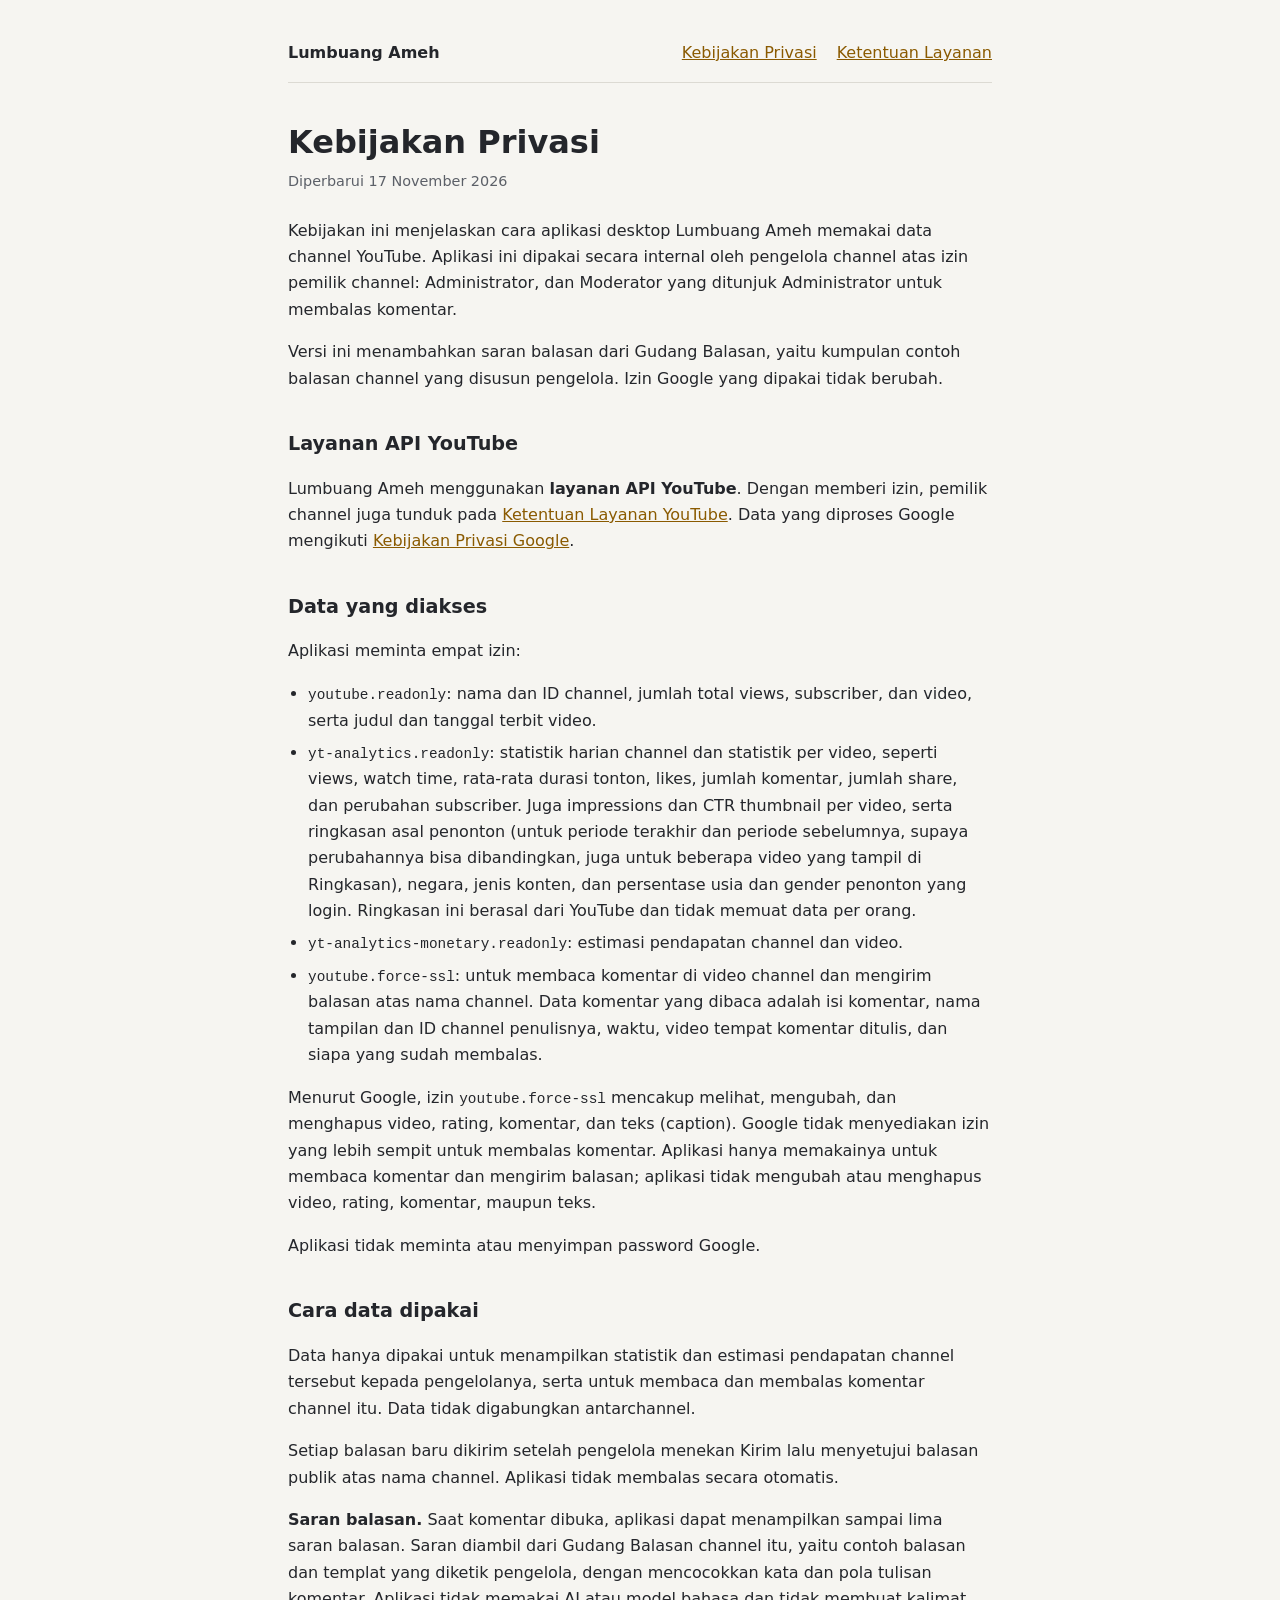
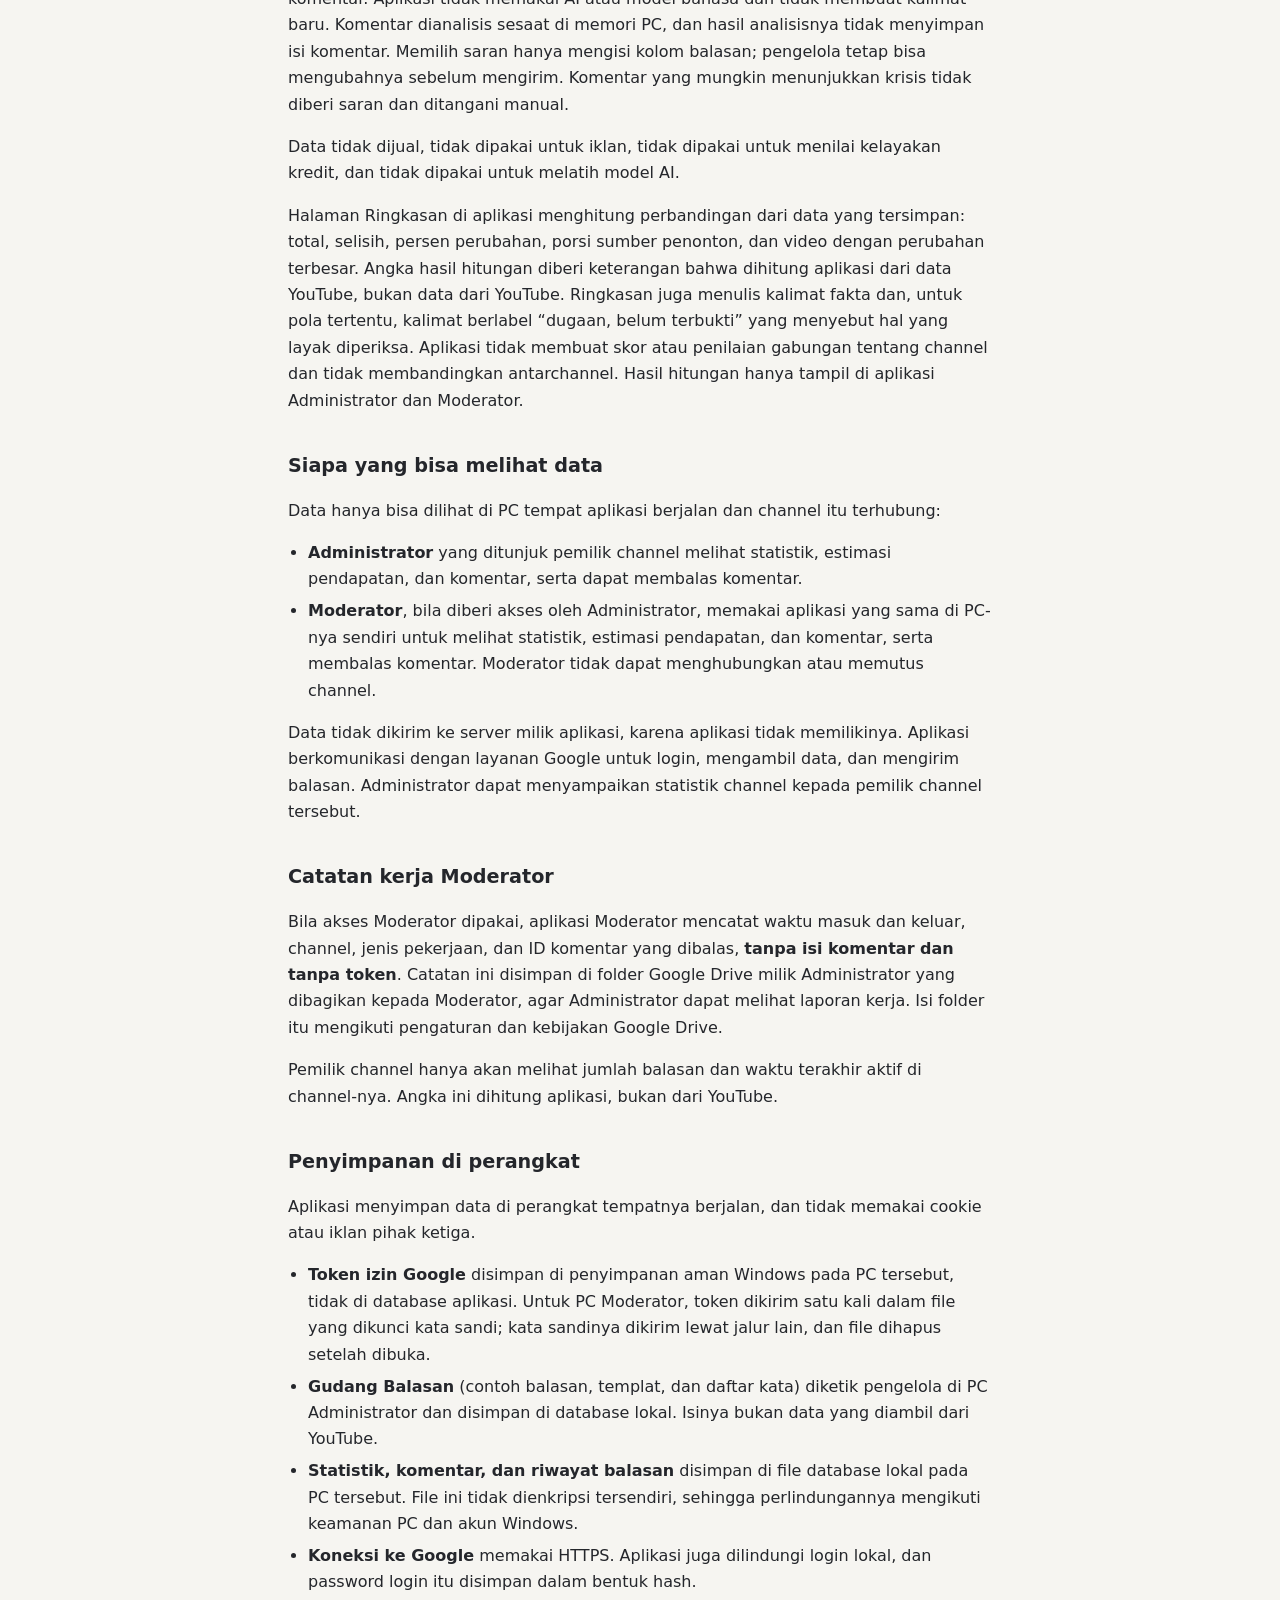
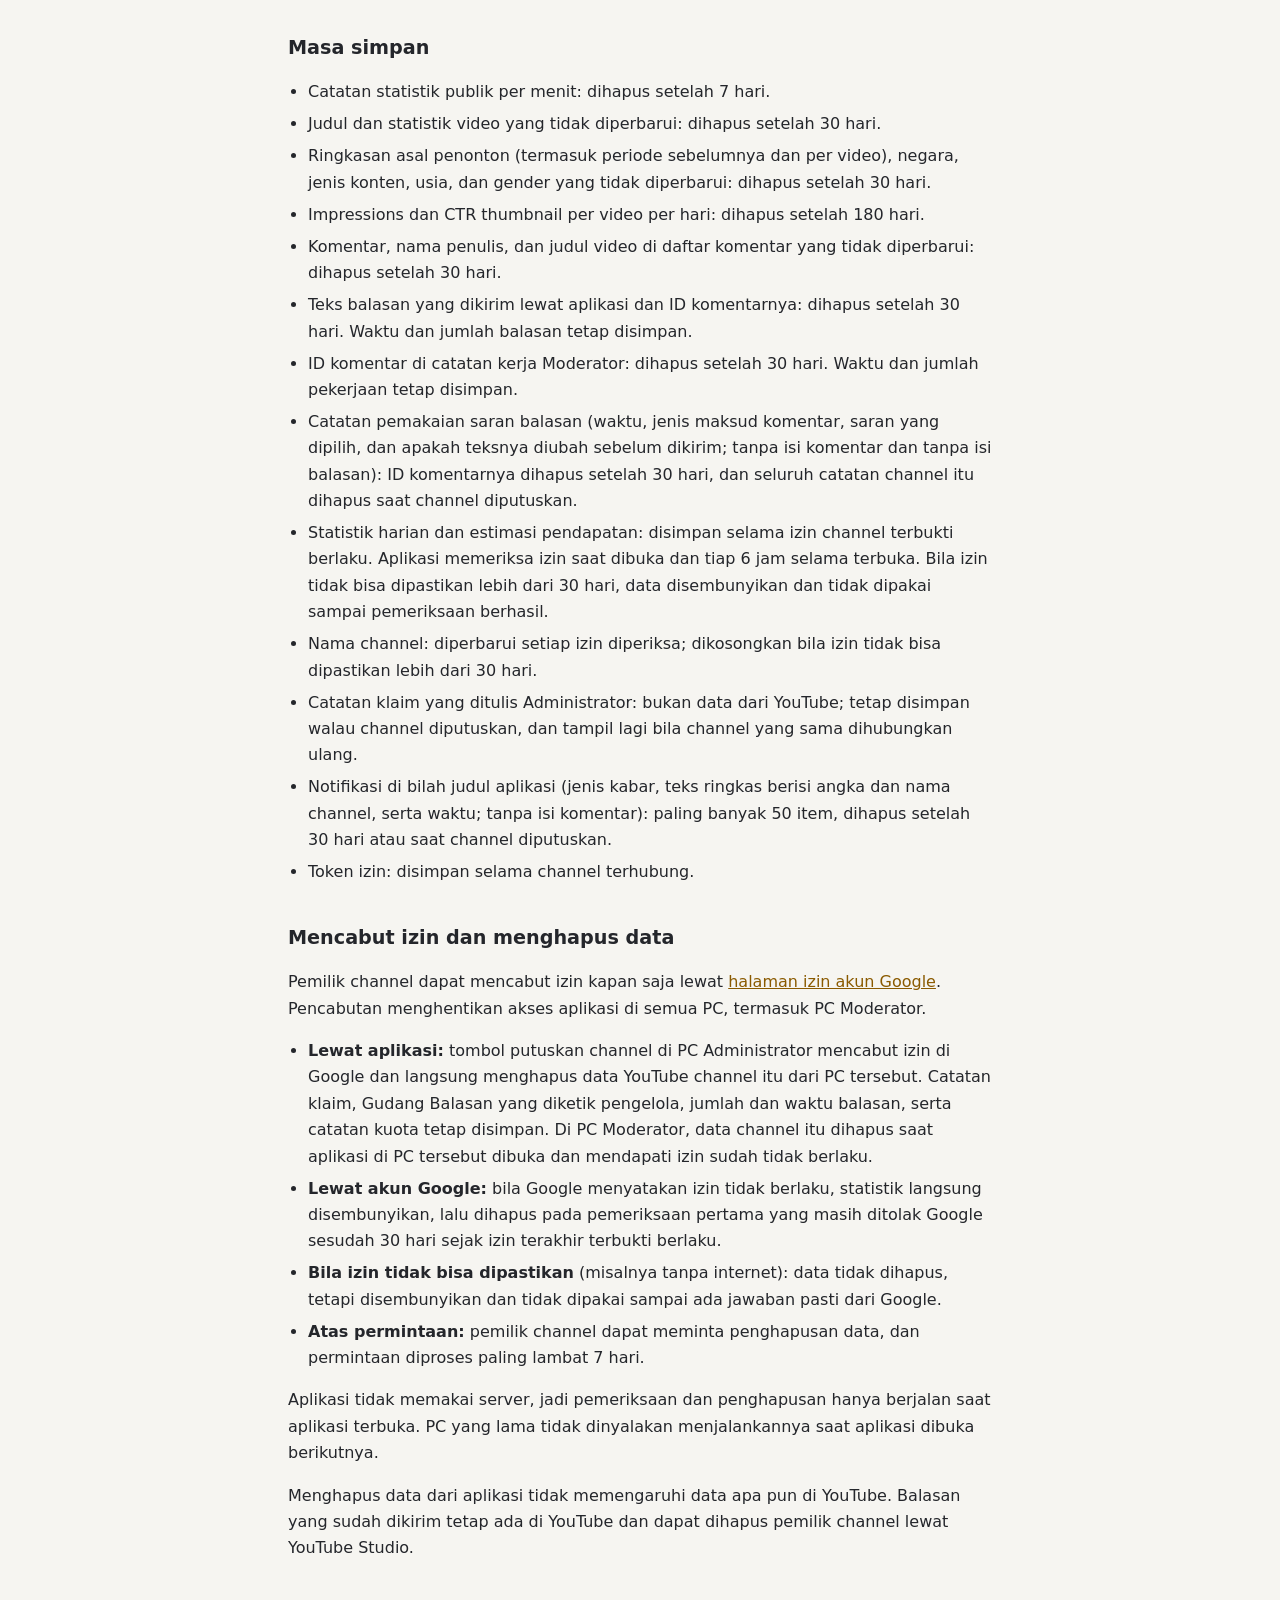
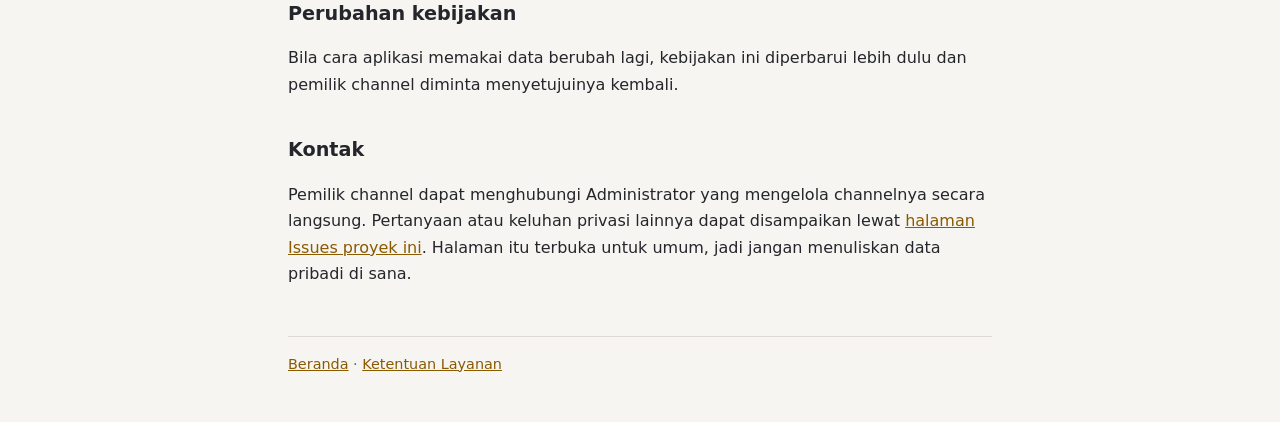
==== commit 5d60afb0: "Perbarui kebijakan privasi: saran balasan dan Gudang Balasan" ====
--- a/privasi.html
+++ b/privasi.html
@@ -17,9 +17,9 @@
 
     <main>
       <h1>Kebijakan Privasi</h1>
-      <p class="tanggal">Diperbarui 13 November 2026</p>
+      <p class="tanggal">Diperbarui 17 November 2026</p>
       <p>Kebijakan ini menjelaskan cara aplikasi desktop Lumbuang Ameh memakai data channel YouTube. Aplikasi ini dipakai secara internal oleh pengelola channel atas izin pemilik channel: Administrator, dan Moderator yang ditunjuk Administrator untuk membalas komentar.</p>
-      <p>Versi ini menambahkan pembacaan dan balasan komentar, akses Moderator, dan catatan kerja Moderator. Pemilik channel diminta menyetujuinya sebelum izin baru dipakai.</p>
+      <p>Versi ini menambahkan saran balasan dari Gudang Balasan, yaitu kumpulan contoh balasan channel yang disusun pengelola. Izin Google yang dipakai tidak berubah.</p>
 
       <h2>Layanan API YouTube</h2>
       <p>Lumbuang Ameh menggunakan <strong>layanan API YouTube</strong>. Dengan memberi izin, pemilik channel juga tunduk pada <a href="https://www.youtube.com/t/terms">Ketentuan Layanan YouTube</a>. Data yang diproses Google mengikuti <a href="https://www.google.com/policies/privacy">Kebijakan Privasi Google</a>.</p>
@@ -37,7 +37,8 @@
 
       <h2>Cara data dipakai</h2>
       <p>Data hanya dipakai untuk menampilkan statistik dan estimasi pendapatan channel tersebut kepada pengelolanya, serta untuk membaca dan membalas komentar channel itu. Data tidak digabungkan antarchannel.</p>
-      <p>Setiap balasan ditulis oleh pengelola dan baru dikirim setelah pengelola menekan Kirim lalu menyetujui balasan publik atas nama channel. Aplikasi tidak membalas secara otomatis dan tidak memakai AI untuk menulis balasan.</p>
+      <p>Setiap balasan baru dikirim setelah pengelola menekan Kirim lalu menyetujui balasan publik atas nama channel. Aplikasi tidak membalas secara otomatis.</p>
+      <p><strong>Saran balasan.</strong> Saat komentar dibuka, aplikasi dapat menampilkan sampai lima saran balasan. Saran diambil dari Gudang Balasan channel itu, yaitu contoh balasan dan templat yang diketik pengelola, dengan mencocokkan kata dan pola tulisan komentar. Aplikasi tidak memakai AI atau model bahasa dan tidak membuat kalimat baru. Komentar dianalisis sesaat di memori PC, dan hasil analisisnya tidak menyimpan isi komentar. Memilih saran hanya mengisi kolom balasan; pengelola tetap bisa mengubahnya sebelum mengirim. Komentar yang mungkin menunjukkan krisis tidak diberi saran dan ditangani manual.</p>
       <p>Data tidak dijual, tidak dipakai untuk iklan, tidak dipakai untuk menilai kelayakan kredit, dan tidak dipakai untuk melatih model AI.</p>
       <p>Halaman Ringkasan di aplikasi menghitung perbandingan dari data yang tersimpan: total, selisih, persen perubahan, porsi sumber penonton, dan video dengan perubahan terbesar. Angka hasil hitungan diberi keterangan bahwa dihitung aplikasi dari data YouTube, bukan data dari YouTube. Ringkasan juga menulis kalimat fakta dan, untuk pola tertentu, kalimat berlabel &ldquo;dugaan, belum terbukti&rdquo; yang menyebut hal yang layak diperiksa. Aplikasi tidak membuat skor atau penilaian gabungan tentang channel dan tidak membandingkan antarchannel. Hasil hitungan hanya tampil di aplikasi Administrator dan Moderator.</p>
 
@@ -57,6 +58,7 @@
       <p>Aplikasi menyimpan data di perangkat tempatnya berjalan, dan tidak memakai cookie atau iklan pihak ketiga.</p>
       <ul>
         <li><strong>Token izin Google</strong> disimpan di penyimpanan aman Windows pada PC tersebut, tidak di database aplikasi. Untuk PC Moderator, token dikirim satu kali dalam file yang dikunci kata sandi; kata sandinya dikirim lewat jalur lain, dan file dihapus setelah dibuka.</li>
+        <li><strong>Gudang Balasan</strong> (contoh balasan, templat, dan daftar kata) diketik pengelola di PC Administrator dan disimpan di database lokal. Isinya bukan data yang diambil dari YouTube.</li>
         <li><strong>Statistik, komentar, dan riwayat balasan</strong> disimpan di file database lokal pada PC tersebut. File ini tidak dienkripsi tersendiri, sehingga perlindungannya mengikuti keamanan PC dan akun Windows.</li>
         <li><strong>Koneksi ke Google</strong> memakai HTTPS. Aplikasi juga dilindungi login lokal, dan password login itu disimpan dalam bentuk hash.</li>
       </ul>
@@ -70,6 +72,7 @@
         <li>Komentar, nama penulis, dan judul video di daftar komentar yang tidak diperbarui: dihapus setelah 30 hari.</li>
         <li>Teks balasan yang dikirim lewat aplikasi dan ID komentarnya: dihapus setelah 30 hari. Waktu dan jumlah balasan tetap disimpan.</li>
         <li>ID komentar di catatan kerja Moderator: dihapus setelah 30 hari. Waktu dan jumlah pekerjaan tetap disimpan.</li>
+        <li>Catatan pemakaian saran balasan (waktu, jenis maksud komentar, saran yang dipilih, dan apakah teksnya diubah sebelum dikirim; tanpa isi komentar dan tanpa isi balasan): ID komentarnya dihapus setelah 30 hari, dan seluruh catatan channel itu dihapus saat channel diputuskan.</li>
         <li>Statistik harian dan estimasi pendapatan: disimpan selama izin channel terbukti berlaku. Aplikasi memeriksa izin saat dibuka dan tiap 6 jam selama terbuka. Bila izin tidak bisa dipastikan lebih dari 30 hari, data disembunyikan dan tidak dipakai sampai pemeriksaan berhasil.</li>
         <li>Nama channel: diperbarui setiap izin diperiksa; dikosongkan bila izin tidak bisa dipastikan lebih dari 30 hari.</li>
         <li>Catatan klaim yang ditulis Administrator: bukan data dari YouTube; tetap disimpan walau channel diputuskan, dan tampil lagi bila channel yang sama dihubungkan ulang.</li>
@@ -80,7 +83,7 @@
       <h2>Mencabut izin dan menghapus data</h2>
       <p>Pemilik channel dapat mencabut izin kapan saja lewat <a href="https://security.google.com/settings/security/permissions">halaman izin akun Google</a>. Pencabutan menghentikan akses aplikasi di semua PC, termasuk PC Moderator.</p>
       <ul>
-        <li><strong>Lewat aplikasi:</strong> tombol putuskan channel di PC Administrator mencabut izin di Google dan langsung menghapus data YouTube channel itu dari PC tersebut. Catatan klaim, jumlah dan waktu balasan, serta catatan kuota tetap disimpan. Di PC Moderator, data channel itu dihapus saat aplikasi di PC tersebut dibuka dan mendapati izin sudah tidak berlaku.</li>
+        <li><strong>Lewat aplikasi:</strong> tombol putuskan channel di PC Administrator mencabut izin di Google dan langsung menghapus data YouTube channel itu dari PC tersebut. Catatan klaim, Gudang Balasan yang diketik pengelola, jumlah dan waktu balasan, serta catatan kuota tetap disimpan. Di PC Moderator, data channel itu dihapus saat aplikasi di PC tersebut dibuka dan mendapati izin sudah tidak berlaku.</li>
         <li><strong>Lewat akun Google:</strong> bila Google menyatakan izin tidak berlaku, statistik langsung disembunyikan, lalu dihapus pada pemeriksaan pertama yang masih ditolak Google sesudah 30 hari sejak izin terakhir terbukti berlaku.</li>
         <li><strong>Bila izin tidak bisa dipastikan</strong> (misalnya tanpa internet): data tidak dihapus, tetapi disembunyikan dan tidak dipakai sampai ada jawaban pasti dari Google.</li>
         <li><strong>Atas permintaan:</strong> pemilik channel dapat meminta penghapusan data, dan permintaan diproses paling lambat 7 hari.</li>
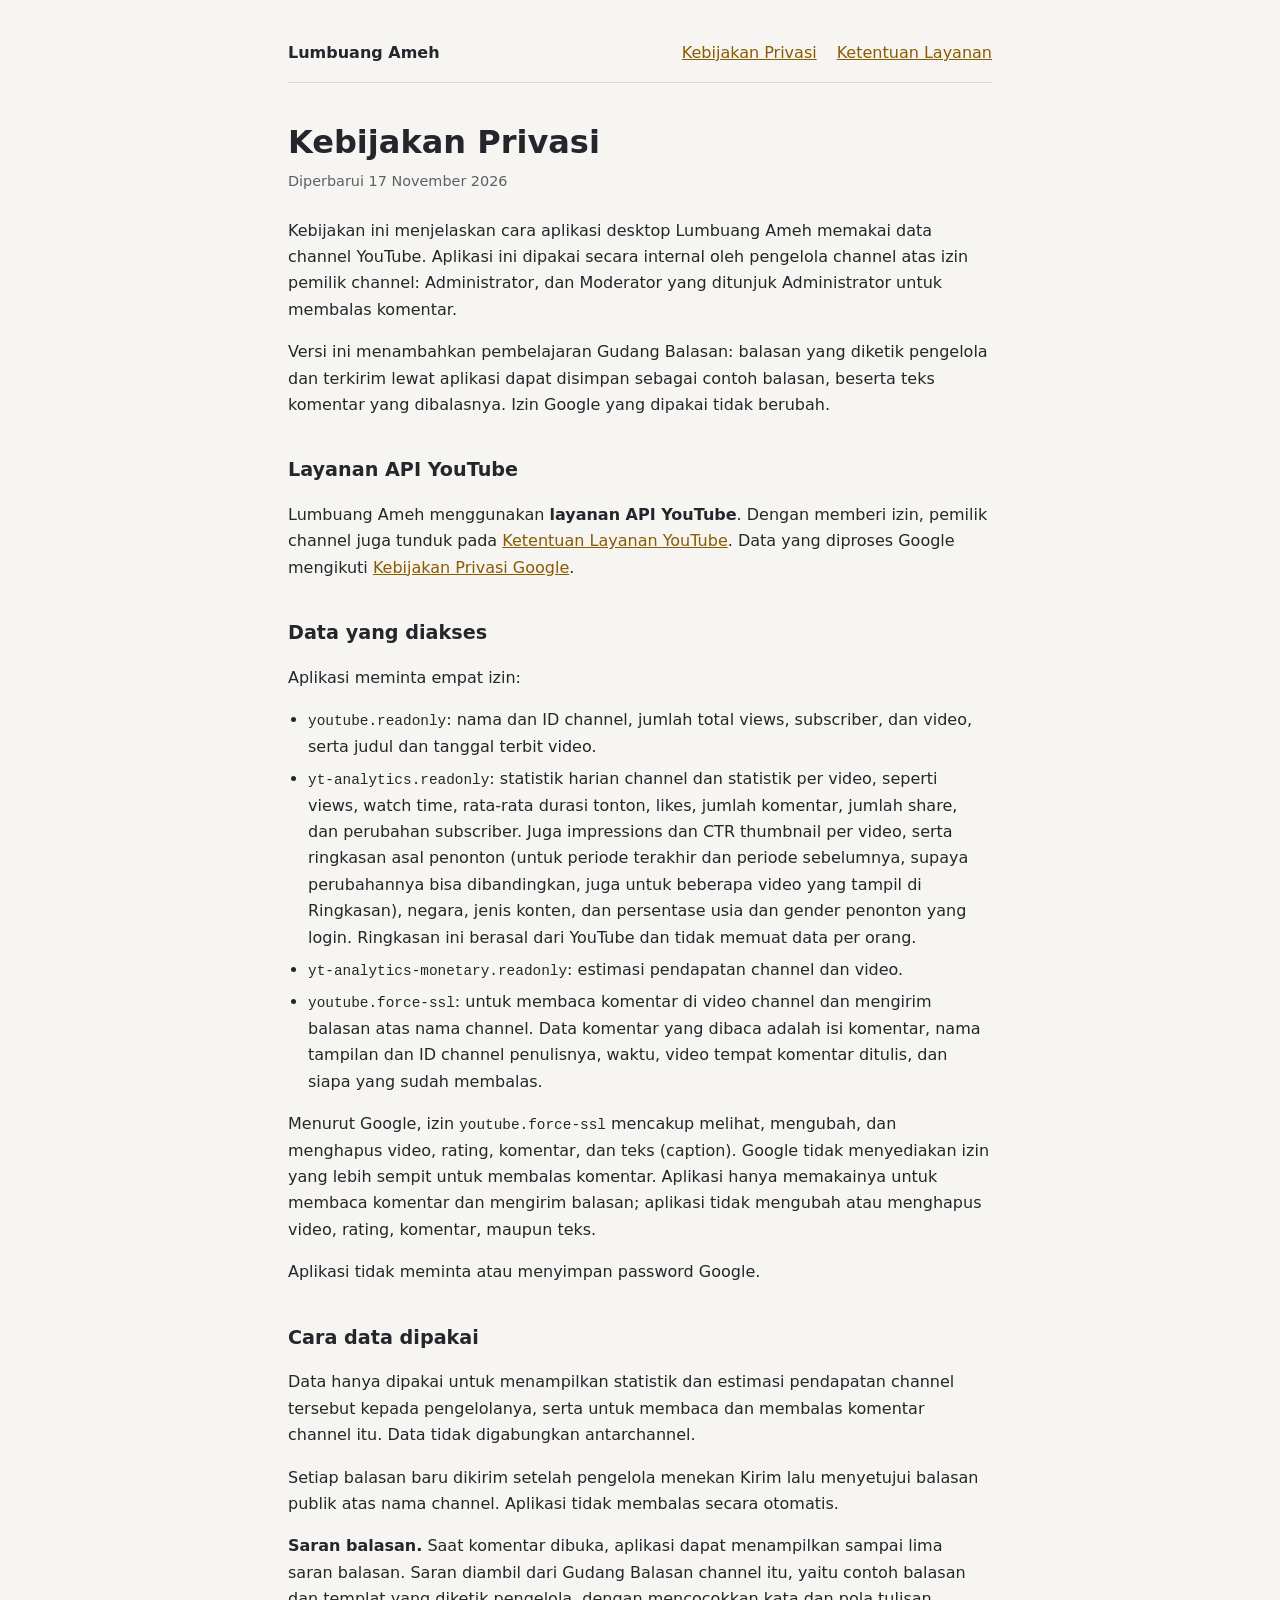
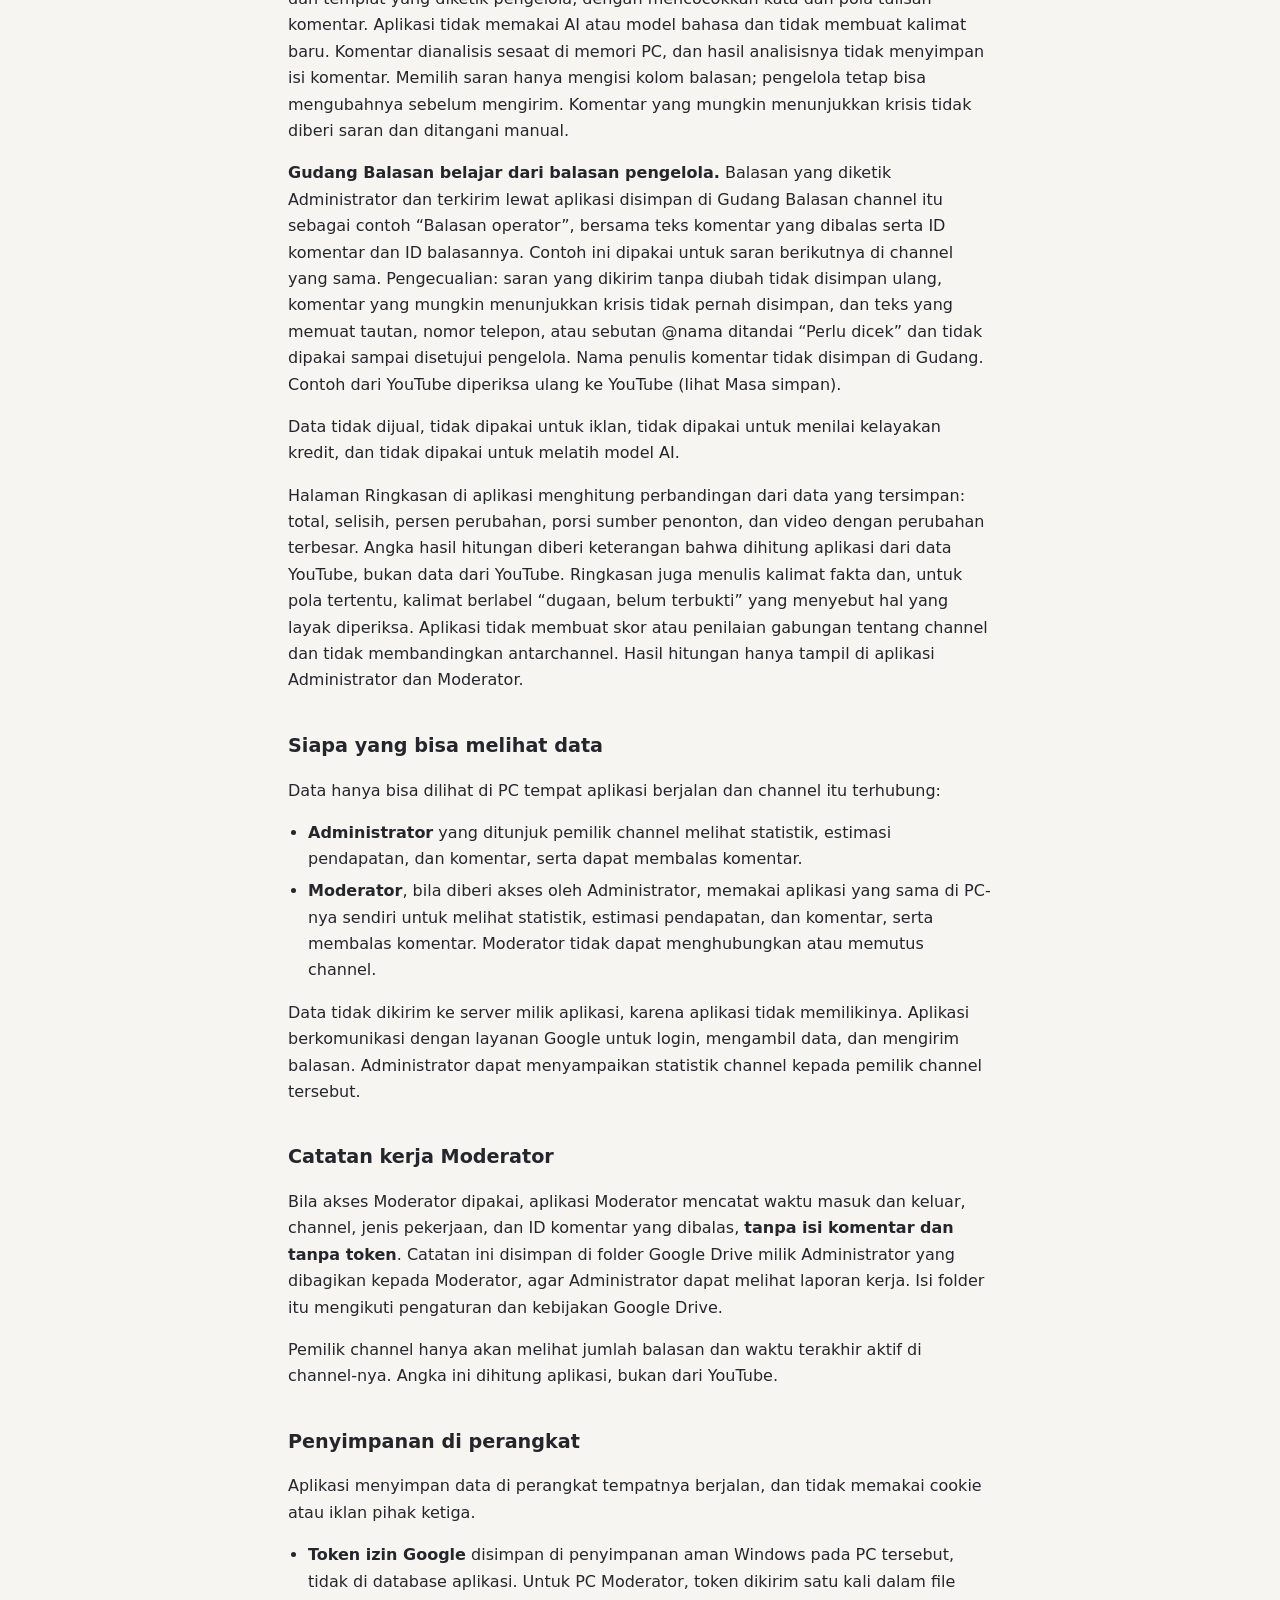
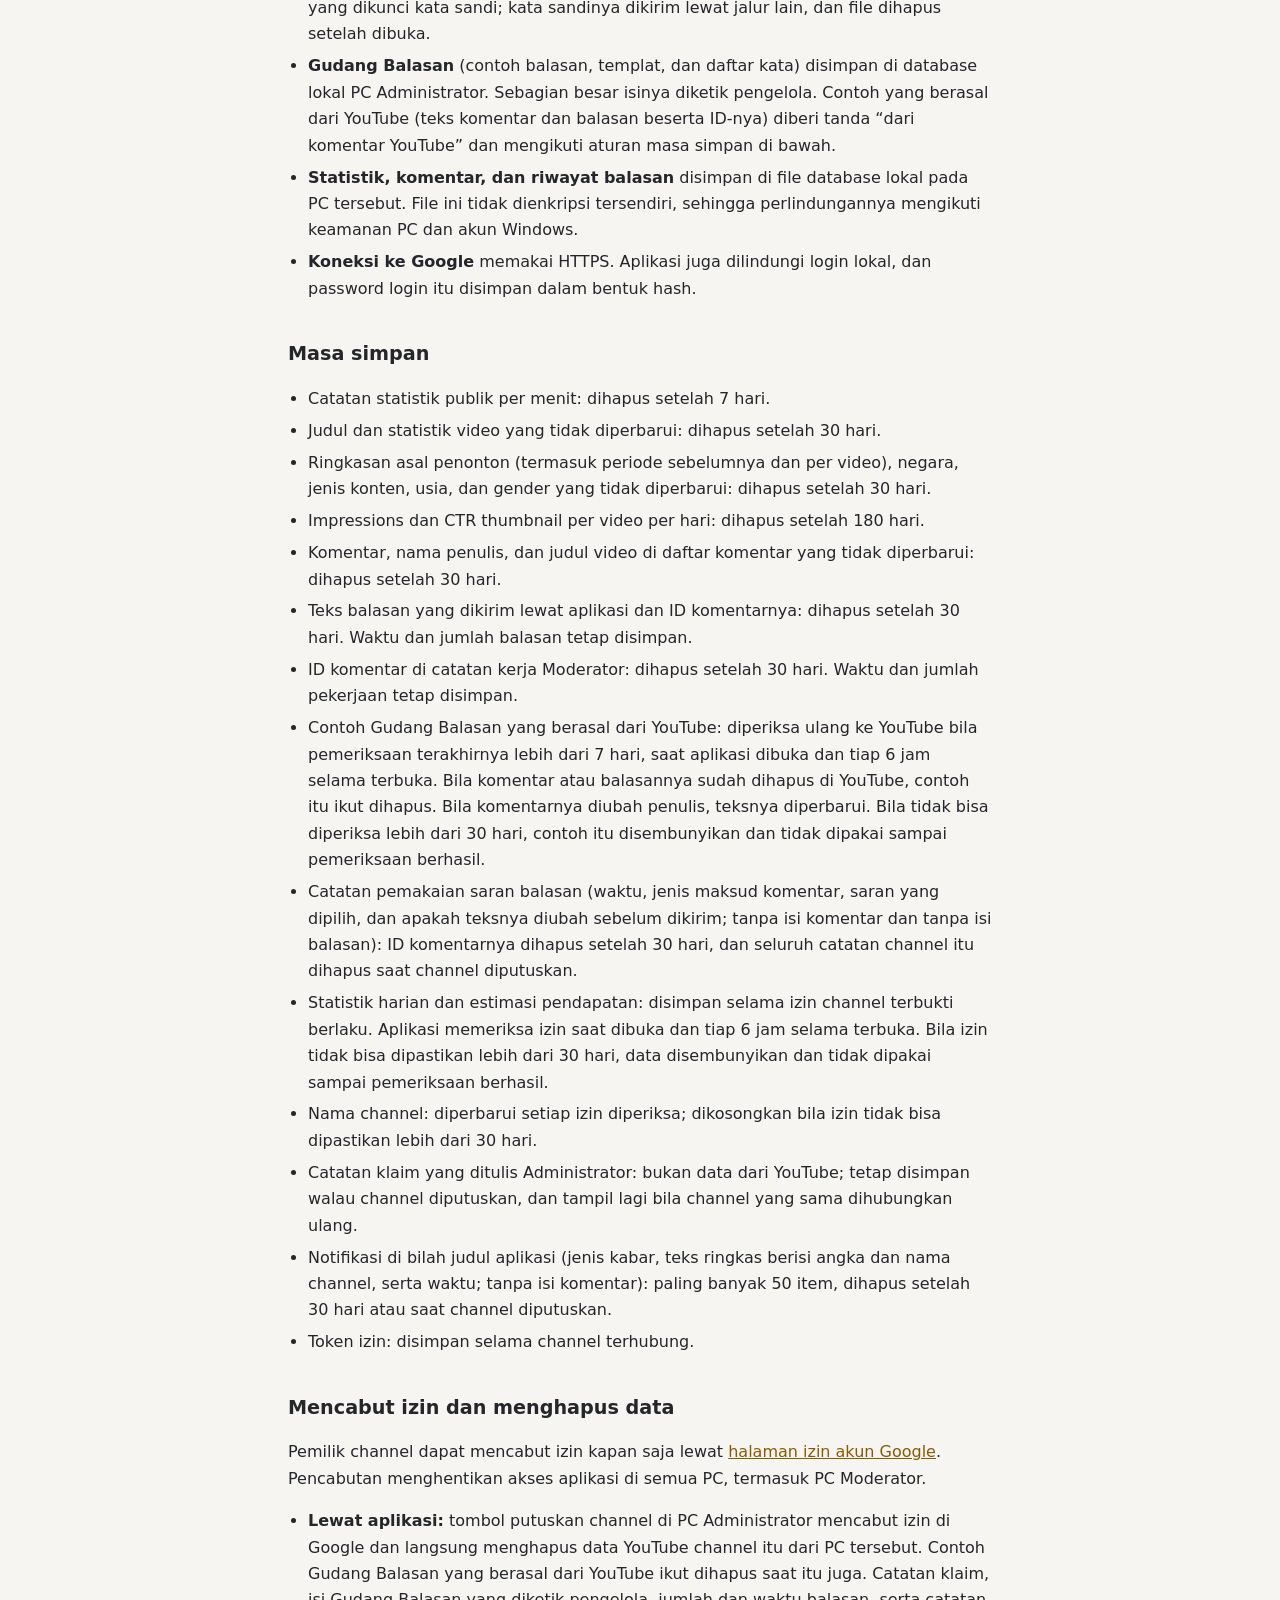
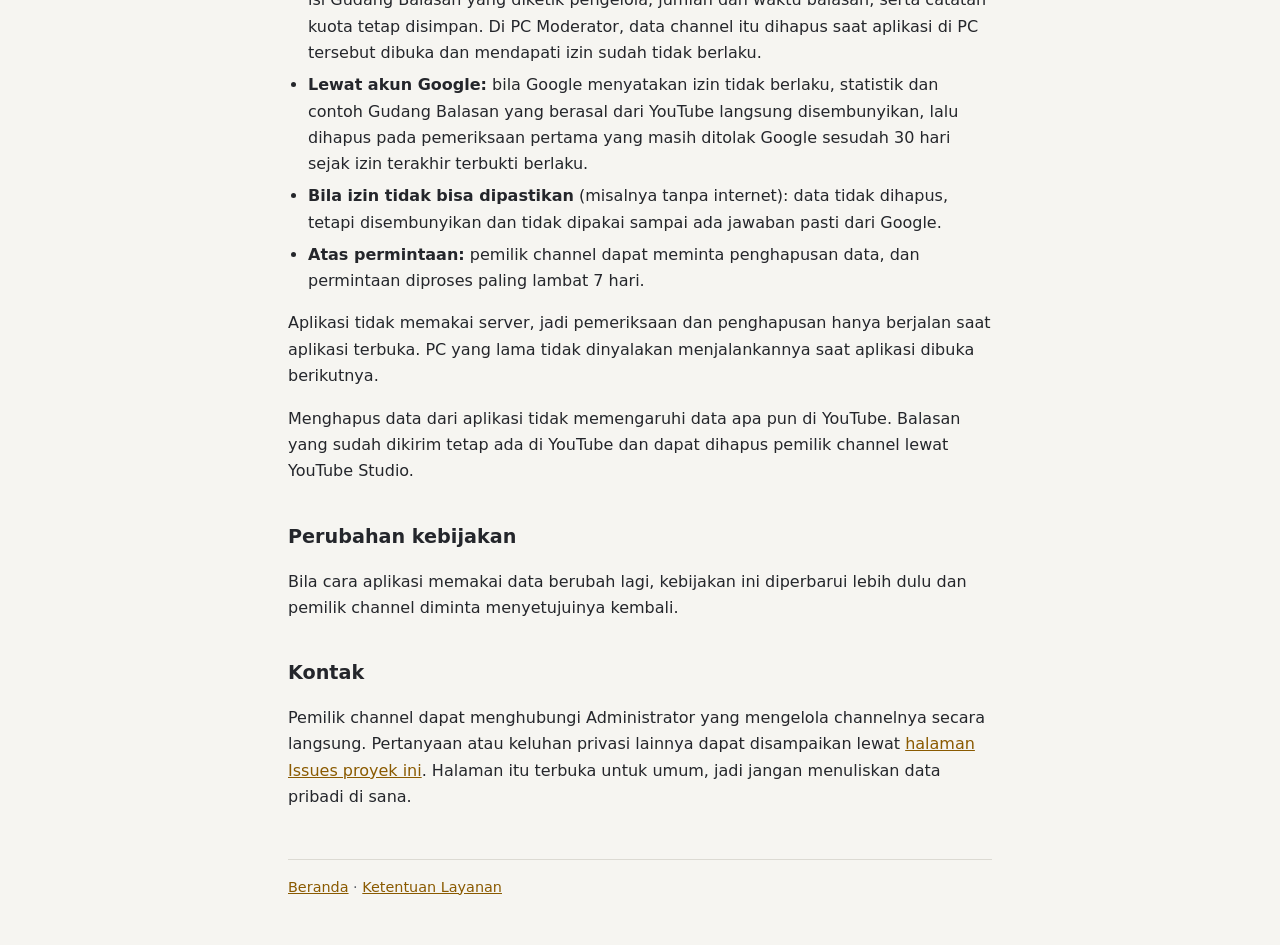
==== commit 35b5291f: "Perbarui kebijakan privasi: Gudang Balasan belajar dari balasan pengelola" ====
--- a/privasi.html
+++ b/privasi.html
@@ -19,7 +19,7 @@
       <h1>Kebijakan Privasi</h1>
       <p class="tanggal">Diperbarui 17 November 2026</p>
       <p>Kebijakan ini menjelaskan cara aplikasi desktop Lumbuang Ameh memakai data channel YouTube. Aplikasi ini dipakai secara internal oleh pengelola channel atas izin pemilik channel: Administrator, dan Moderator yang ditunjuk Administrator untuk membalas komentar.</p>
-      <p>Versi ini menambahkan saran balasan dari Gudang Balasan, yaitu kumpulan contoh balasan channel yang disusun pengelola. Izin Google yang dipakai tidak berubah.</p>
+      <p>Versi ini menambahkan pembelajaran Gudang Balasan: balasan yang diketik pengelola dan terkirim lewat aplikasi dapat disimpan sebagai contoh balasan, beserta teks komentar yang dibalasnya. Izin Google yang dipakai tidak berubah.</p>
 
       <h2>Layanan API YouTube</h2>
       <p>Lumbuang Ameh menggunakan <strong>layanan API YouTube</strong>. Dengan memberi izin, pemilik channel juga tunduk pada <a href="https://www.youtube.com/t/terms">Ketentuan Layanan YouTube</a>. Data yang diproses Google mengikuti <a href="https://www.google.com/policies/privacy">Kebijakan Privasi Google</a>.</p>
@@ -39,6 +39,7 @@
       <p>Data hanya dipakai untuk menampilkan statistik dan estimasi pendapatan channel tersebut kepada pengelolanya, serta untuk membaca dan membalas komentar channel itu. Data tidak digabungkan antarchannel.</p>
       <p>Setiap balasan baru dikirim setelah pengelola menekan Kirim lalu menyetujui balasan publik atas nama channel. Aplikasi tidak membalas secara otomatis.</p>
       <p><strong>Saran balasan.</strong> Saat komentar dibuka, aplikasi dapat menampilkan sampai lima saran balasan. Saran diambil dari Gudang Balasan channel itu, yaitu contoh balasan dan templat yang diketik pengelola, dengan mencocokkan kata dan pola tulisan komentar. Aplikasi tidak memakai AI atau model bahasa dan tidak membuat kalimat baru. Komentar dianalisis sesaat di memori PC, dan hasil analisisnya tidak menyimpan isi komentar. Memilih saran hanya mengisi kolom balasan; pengelola tetap bisa mengubahnya sebelum mengirim. Komentar yang mungkin menunjukkan krisis tidak diberi saran dan ditangani manual.</p>
+      <p><strong>Gudang Balasan belajar dari balasan pengelola.</strong> Balasan yang diketik Administrator dan terkirim lewat aplikasi disimpan di Gudang Balasan channel itu sebagai contoh &ldquo;Balasan operator&rdquo;, bersama teks komentar yang dibalas serta ID komentar dan ID balasannya. Contoh ini dipakai untuk saran berikutnya di channel yang sama. Pengecualian: saran yang dikirim tanpa diubah tidak disimpan ulang, komentar yang mungkin menunjukkan krisis tidak pernah disimpan, dan teks yang memuat tautan, nomor telepon, atau sebutan @nama ditandai &ldquo;Perlu dicek&rdquo; dan tidak dipakai sampai disetujui pengelola. Nama penulis komentar tidak disimpan di Gudang. Contoh dari YouTube diperiksa ulang ke YouTube (lihat Masa simpan).</p>
       <p>Data tidak dijual, tidak dipakai untuk iklan, tidak dipakai untuk menilai kelayakan kredit, dan tidak dipakai untuk melatih model AI.</p>
       <p>Halaman Ringkasan di aplikasi menghitung perbandingan dari data yang tersimpan: total, selisih, persen perubahan, porsi sumber penonton, dan video dengan perubahan terbesar. Angka hasil hitungan diberi keterangan bahwa dihitung aplikasi dari data YouTube, bukan data dari YouTube. Ringkasan juga menulis kalimat fakta dan, untuk pola tertentu, kalimat berlabel &ldquo;dugaan, belum terbukti&rdquo; yang menyebut hal yang layak diperiksa. Aplikasi tidak membuat skor atau penilaian gabungan tentang channel dan tidak membandingkan antarchannel. Hasil hitungan hanya tampil di aplikasi Administrator dan Moderator.</p>
 
@@ -58,7 +59,7 @@
       <p>Aplikasi menyimpan data di perangkat tempatnya berjalan, dan tidak memakai cookie atau iklan pihak ketiga.</p>
       <ul>
         <li><strong>Token izin Google</strong> disimpan di penyimpanan aman Windows pada PC tersebut, tidak di database aplikasi. Untuk PC Moderator, token dikirim satu kali dalam file yang dikunci kata sandi; kata sandinya dikirim lewat jalur lain, dan file dihapus setelah dibuka.</li>
-        <li><strong>Gudang Balasan</strong> (contoh balasan, templat, dan daftar kata) diketik pengelola di PC Administrator dan disimpan di database lokal. Isinya bukan data yang diambil dari YouTube.</li>
+        <li><strong>Gudang Balasan</strong> (contoh balasan, templat, dan daftar kata) disimpan di database lokal PC Administrator. Sebagian besar isinya diketik pengelola. Contoh yang berasal dari YouTube (teks komentar dan balasan beserta ID-nya) diberi tanda &ldquo;dari komentar YouTube&rdquo; dan mengikuti aturan masa simpan di bawah.</li>
         <li><strong>Statistik, komentar, dan riwayat balasan</strong> disimpan di file database lokal pada PC tersebut. File ini tidak dienkripsi tersendiri, sehingga perlindungannya mengikuti keamanan PC dan akun Windows.</li>
         <li><strong>Koneksi ke Google</strong> memakai HTTPS. Aplikasi juga dilindungi login lokal, dan password login itu disimpan dalam bentuk hash.</li>
       </ul>
@@ -72,6 +73,7 @@
         <li>Komentar, nama penulis, dan judul video di daftar komentar yang tidak diperbarui: dihapus setelah 30 hari.</li>
         <li>Teks balasan yang dikirim lewat aplikasi dan ID komentarnya: dihapus setelah 30 hari. Waktu dan jumlah balasan tetap disimpan.</li>
         <li>ID komentar di catatan kerja Moderator: dihapus setelah 30 hari. Waktu dan jumlah pekerjaan tetap disimpan.</li>
+        <li>Contoh Gudang Balasan yang berasal dari YouTube: diperiksa ulang ke YouTube bila pemeriksaan terakhirnya lebih dari 7 hari, saat aplikasi dibuka dan tiap 6 jam selama terbuka. Bila komentar atau balasannya sudah dihapus di YouTube, contoh itu ikut dihapus. Bila komentarnya diubah penulis, teksnya diperbarui. Bila tidak bisa diperiksa lebih dari 30 hari, contoh itu disembunyikan dan tidak dipakai sampai pemeriksaan berhasil.</li>
         <li>Catatan pemakaian saran balasan (waktu, jenis maksud komentar, saran yang dipilih, dan apakah teksnya diubah sebelum dikirim; tanpa isi komentar dan tanpa isi balasan): ID komentarnya dihapus setelah 30 hari, dan seluruh catatan channel itu dihapus saat channel diputuskan.</li>
         <li>Statistik harian dan estimasi pendapatan: disimpan selama izin channel terbukti berlaku. Aplikasi memeriksa izin saat dibuka dan tiap 6 jam selama terbuka. Bila izin tidak bisa dipastikan lebih dari 30 hari, data disembunyikan dan tidak dipakai sampai pemeriksaan berhasil.</li>
         <li>Nama channel: diperbarui setiap izin diperiksa; dikosongkan bila izin tidak bisa dipastikan lebih dari 30 hari.</li>
@@ -83,8 +85,8 @@
       <h2>Mencabut izin dan menghapus data</h2>
       <p>Pemilik channel dapat mencabut izin kapan saja lewat <a href="https://security.google.com/settings/security/permissions">halaman izin akun Google</a>. Pencabutan menghentikan akses aplikasi di semua PC, termasuk PC Moderator.</p>
       <ul>
-        <li><strong>Lewat aplikasi:</strong> tombol putuskan channel di PC Administrator mencabut izin di Google dan langsung menghapus data YouTube channel itu dari PC tersebut. Catatan klaim, Gudang Balasan yang diketik pengelola, jumlah dan waktu balasan, serta catatan kuota tetap disimpan. Di PC Moderator, data channel itu dihapus saat aplikasi di PC tersebut dibuka dan mendapati izin sudah tidak berlaku.</li>
-        <li><strong>Lewat akun Google:</strong> bila Google menyatakan izin tidak berlaku, statistik langsung disembunyikan, lalu dihapus pada pemeriksaan pertama yang masih ditolak Google sesudah 30 hari sejak izin terakhir terbukti berlaku.</li>
+        <li><strong>Lewat aplikasi:</strong> tombol putuskan channel di PC Administrator mencabut izin di Google dan langsung menghapus data YouTube channel itu dari PC tersebut. Contoh Gudang Balasan yang berasal dari YouTube ikut dihapus saat itu juga. Catatan klaim, isi Gudang Balasan yang diketik pengelola, jumlah dan waktu balasan, serta catatan kuota tetap disimpan. Di PC Moderator, data channel itu dihapus saat aplikasi di PC tersebut dibuka dan mendapati izin sudah tidak berlaku.</li>
+        <li><strong>Lewat akun Google:</strong> bila Google menyatakan izin tidak berlaku, statistik dan contoh Gudang Balasan yang berasal dari YouTube langsung disembunyikan, lalu dihapus pada pemeriksaan pertama yang masih ditolak Google sesudah 30 hari sejak izin terakhir terbukti berlaku.</li>
         <li><strong>Bila izin tidak bisa dipastikan</strong> (misalnya tanpa internet): data tidak dihapus, tetapi disembunyikan dan tidak dipakai sampai ada jawaban pasti dari Google.</li>
         <li><strong>Atas permintaan:</strong> pemilik channel dapat meminta penghapusan data, dan permintaan diproses paling lambat 7 hari.</li>
       </ul>
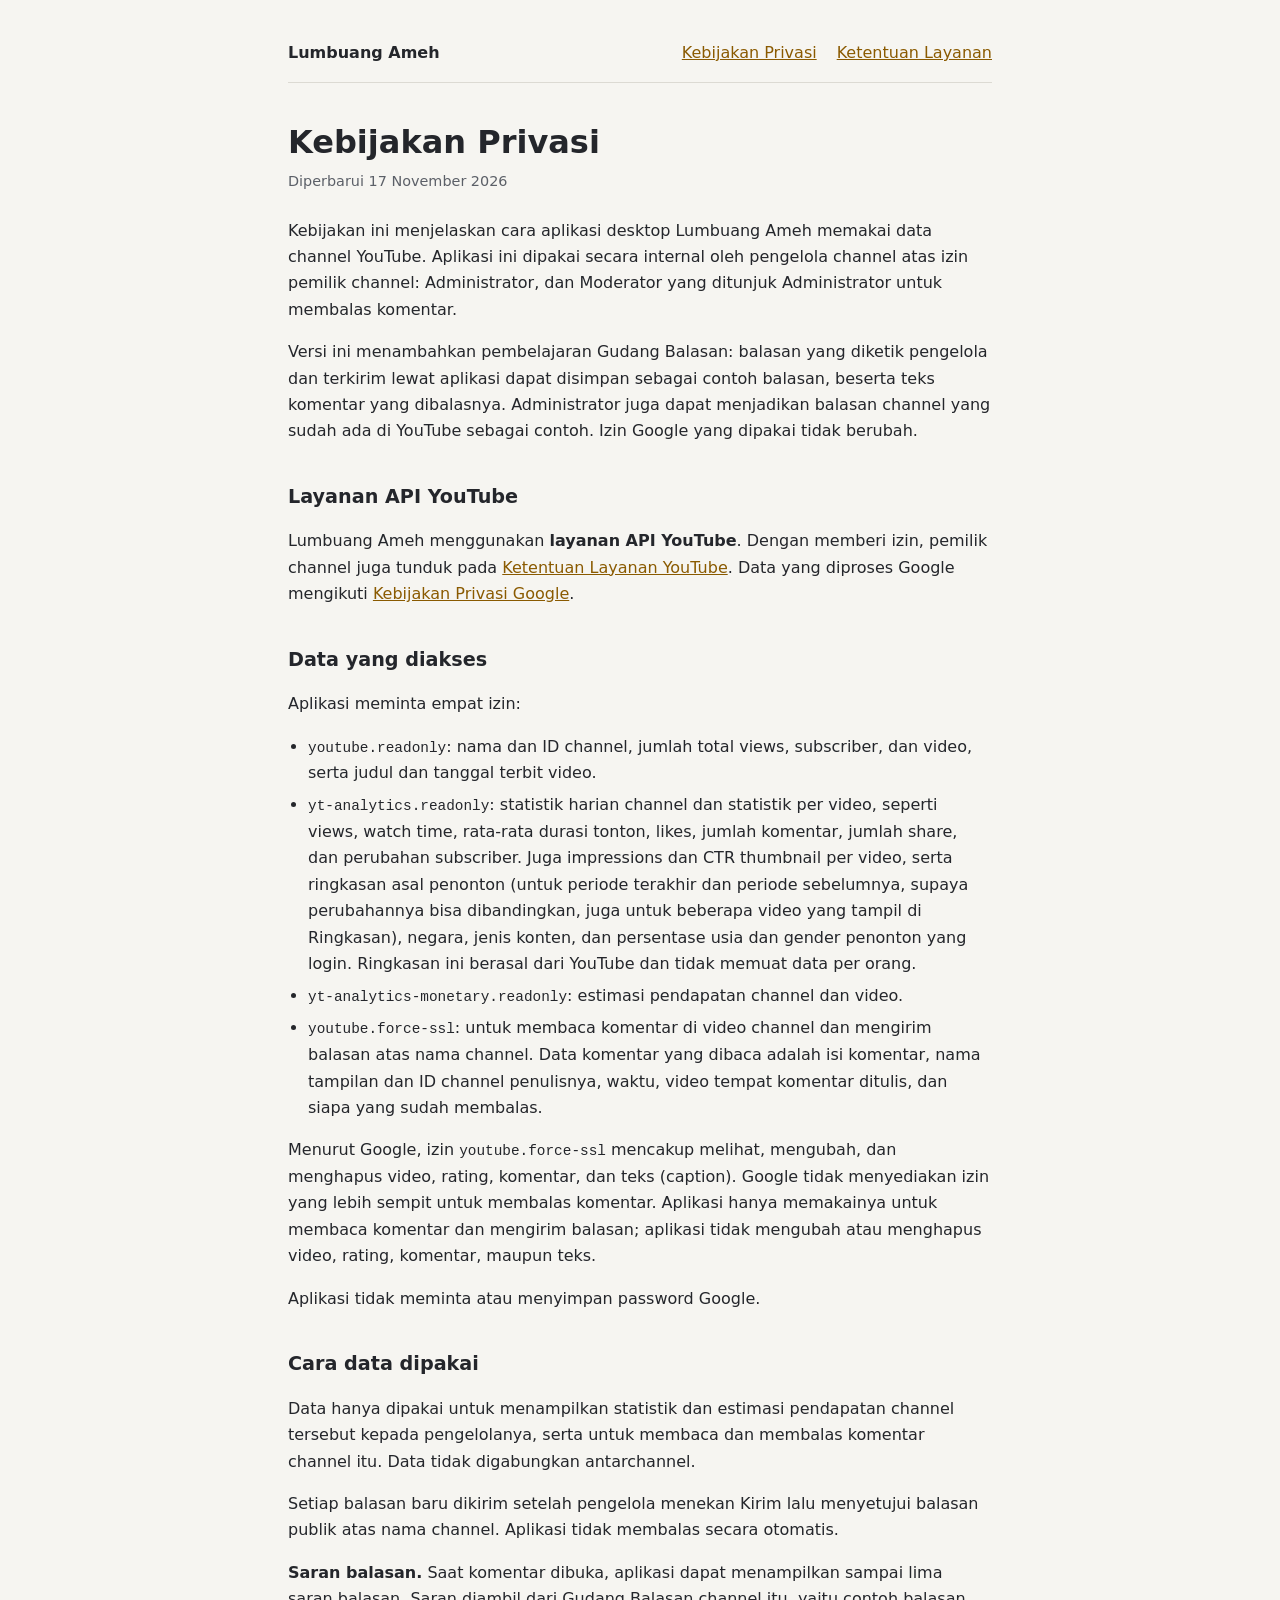
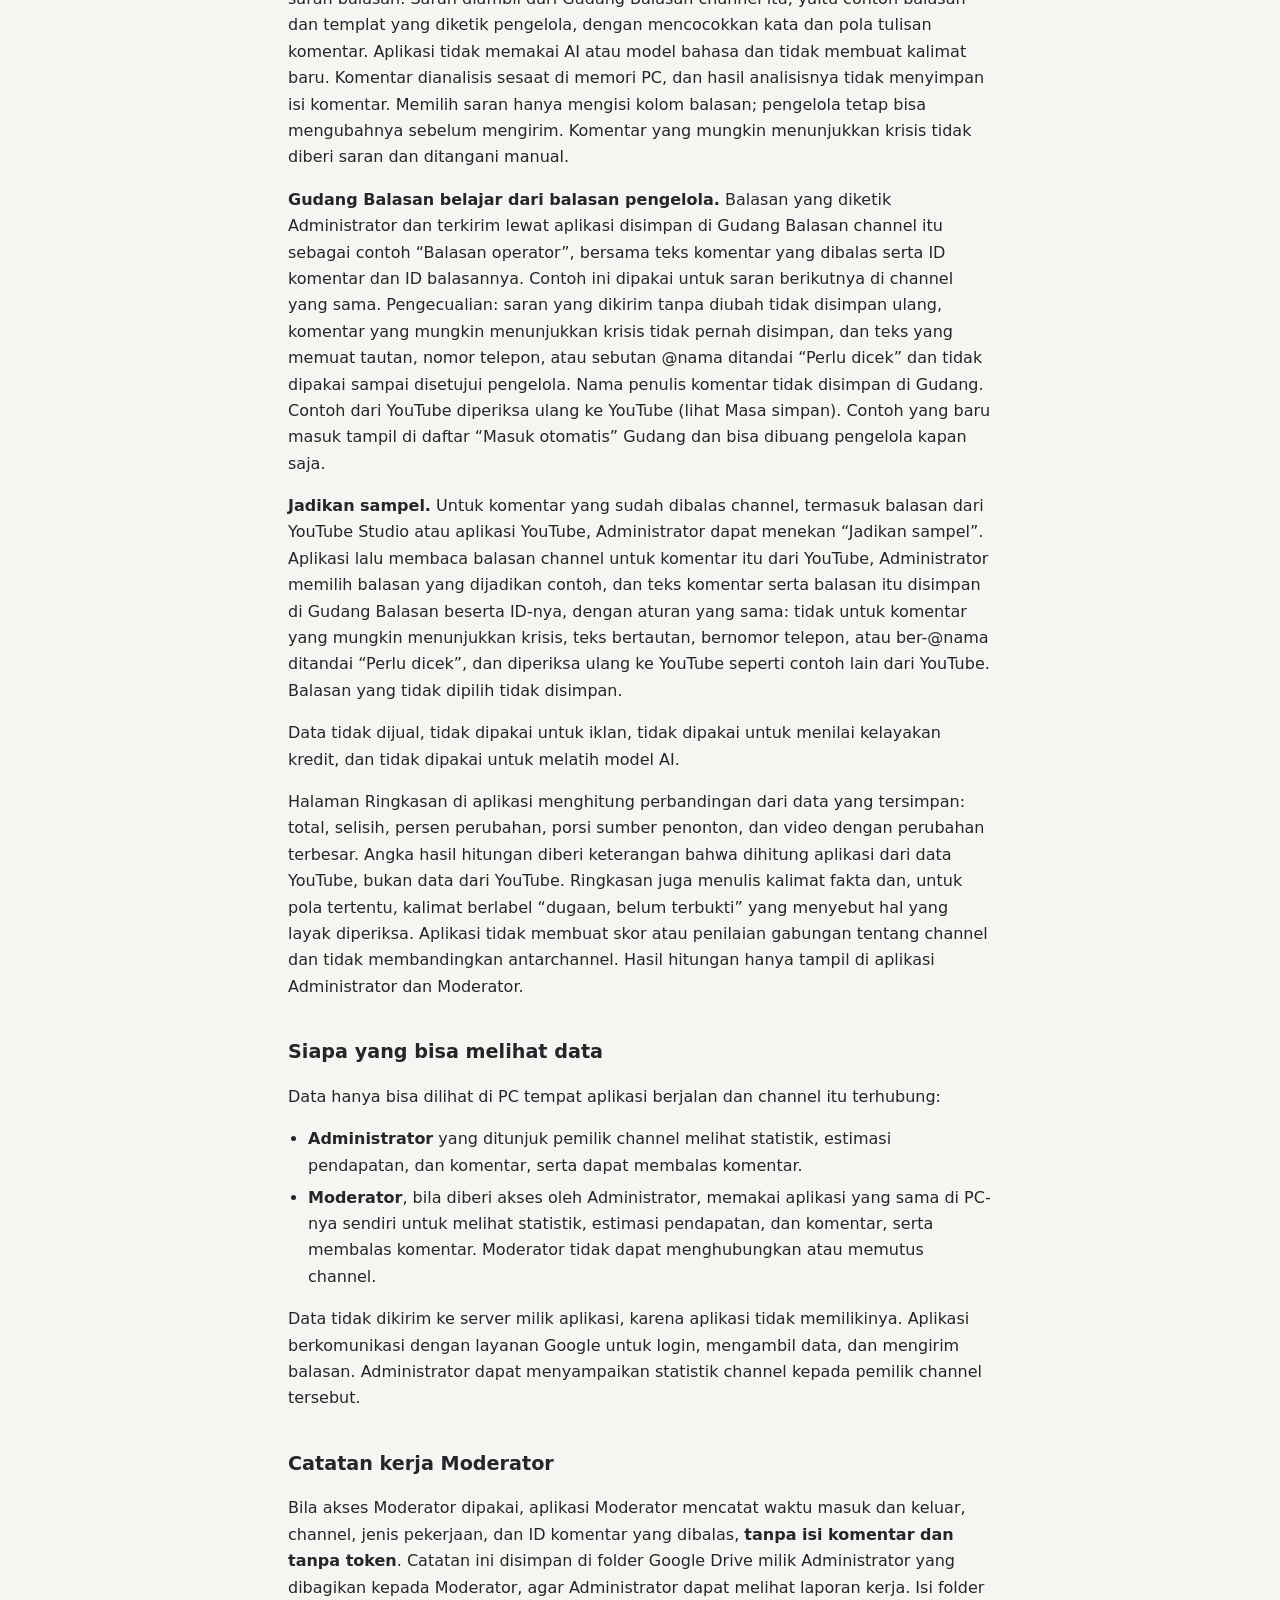
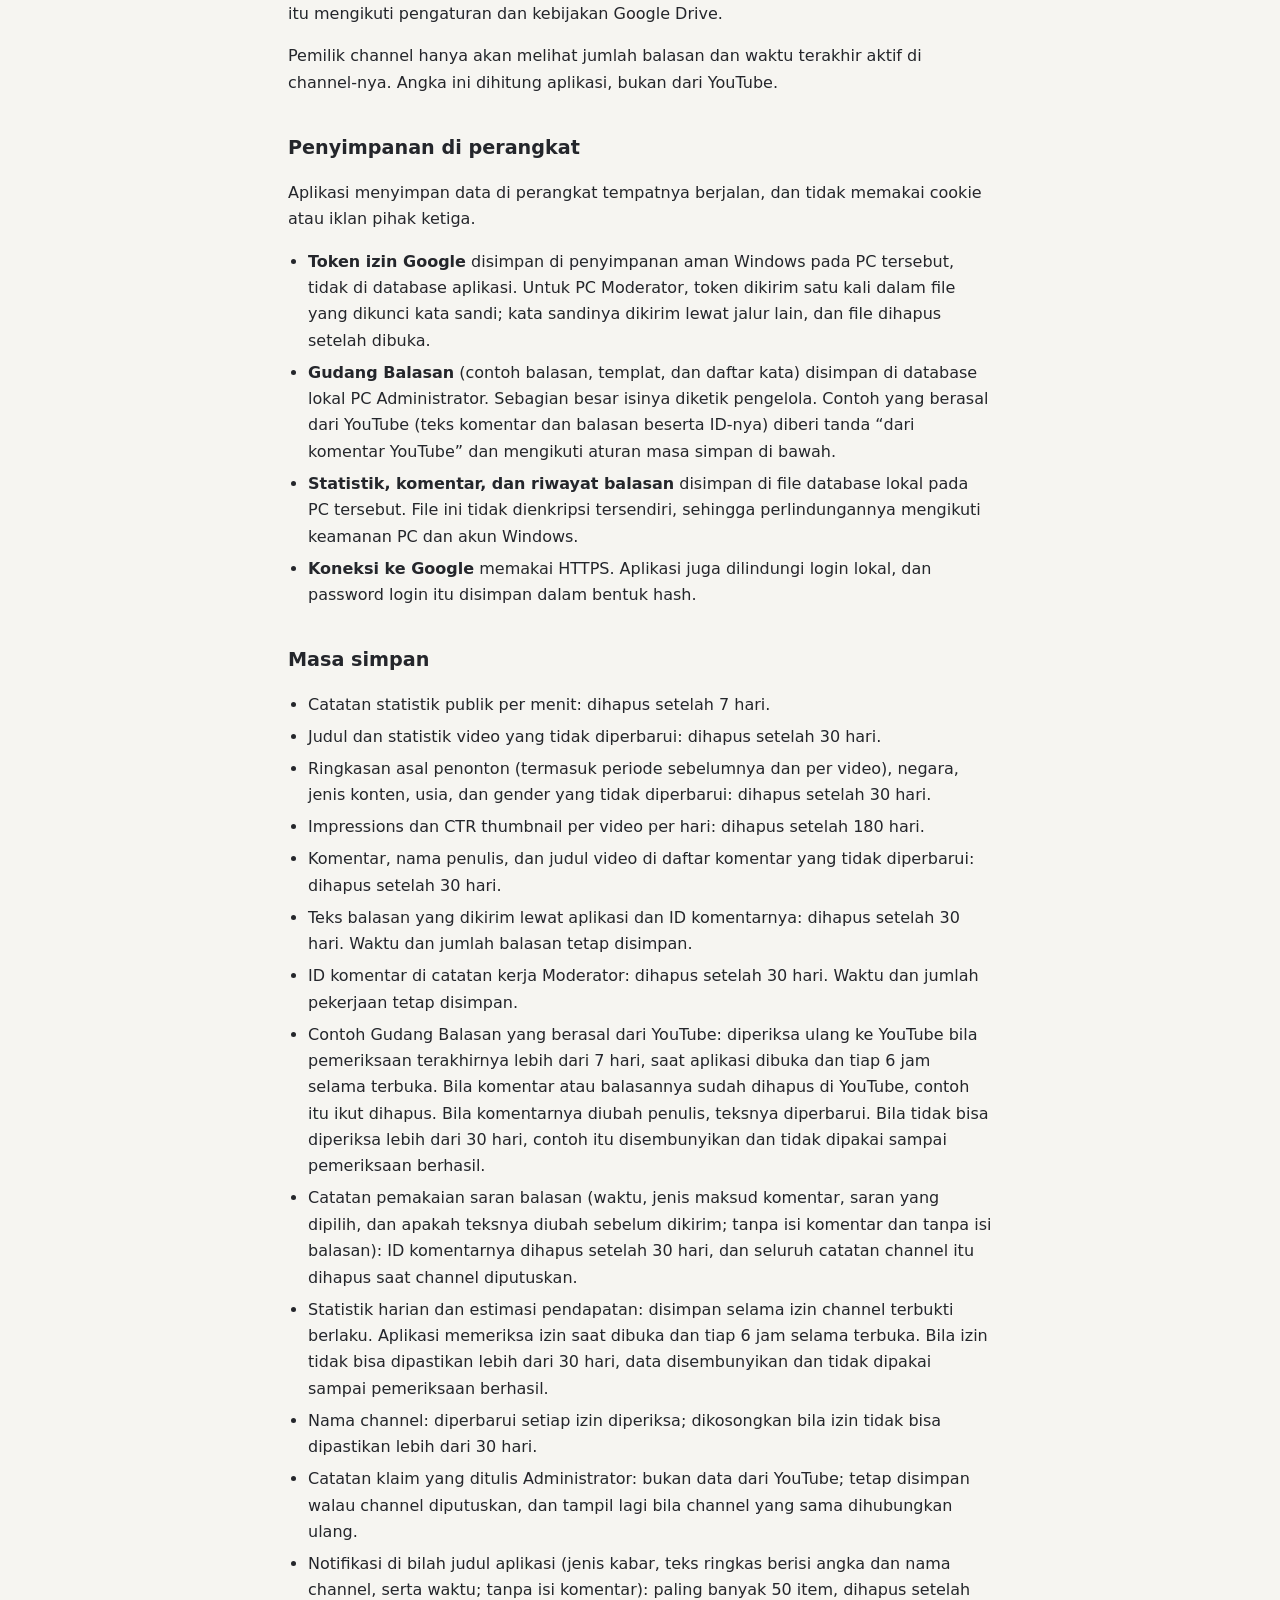
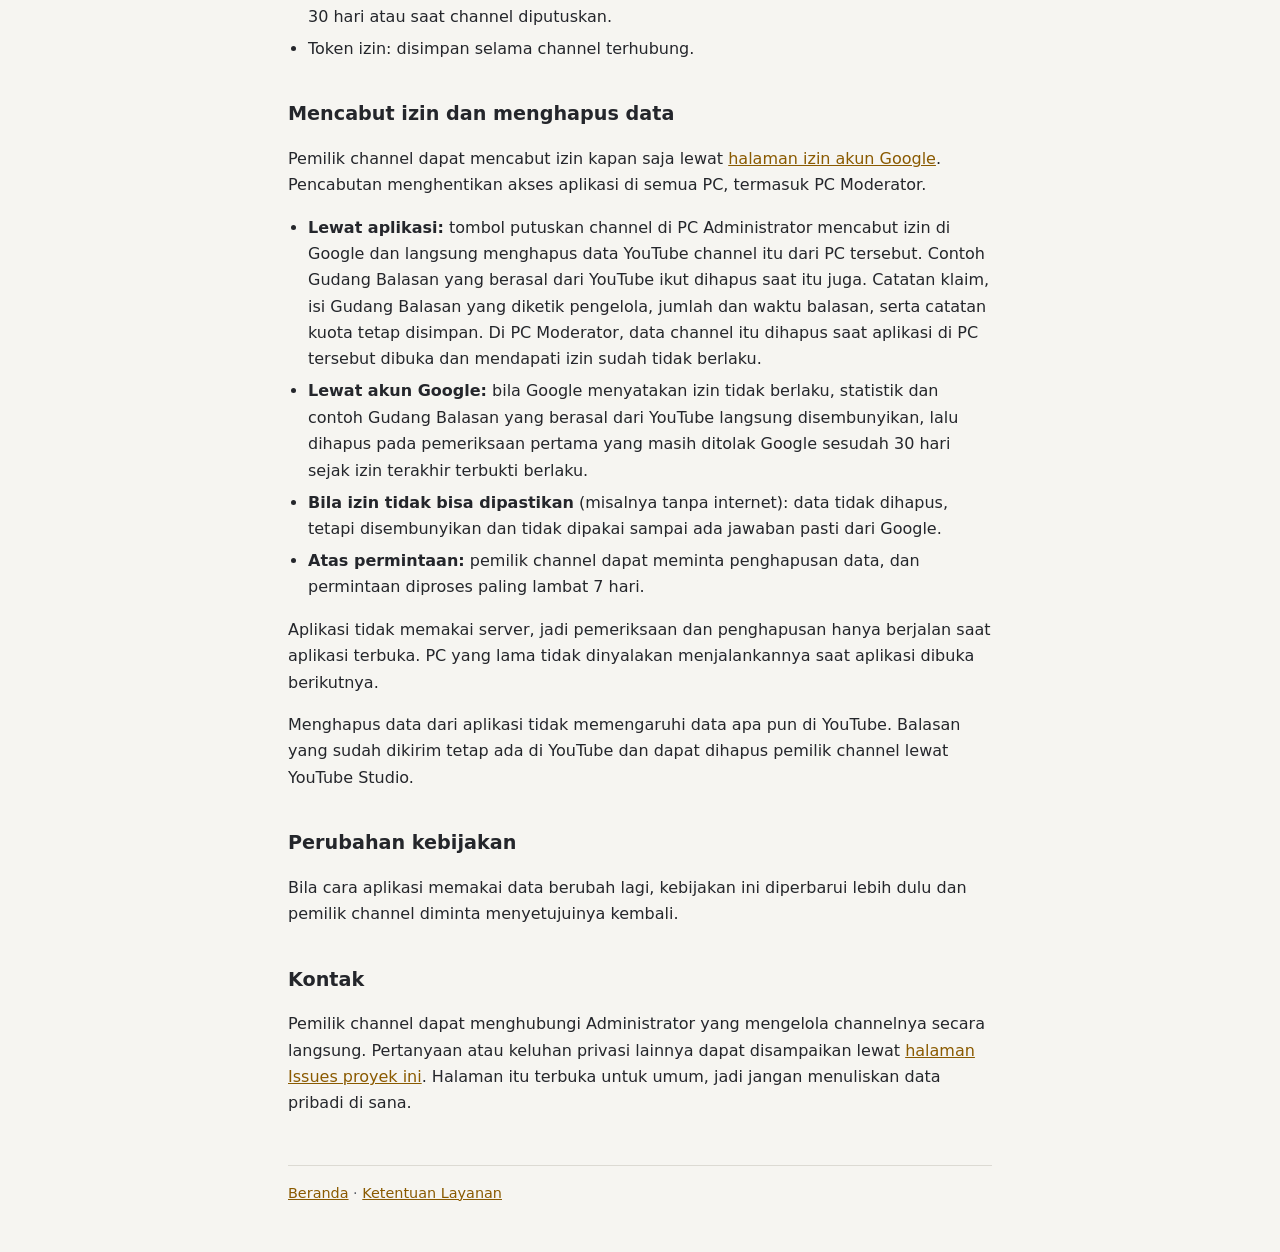
==== commit 6d29546a: "Privasi: Jadikan sampel dan daftar Masuk otomatis Gudang Balasan" ====
--- a/privasi.html
+++ b/privasi.html
@@ -19,7 +19,7 @@
       <h1>Kebijakan Privasi</h1>
       <p class="tanggal">Diperbarui 17 November 2026</p>
       <p>Kebijakan ini menjelaskan cara aplikasi desktop Lumbuang Ameh memakai data channel YouTube. Aplikasi ini dipakai secara internal oleh pengelola channel atas izin pemilik channel: Administrator, dan Moderator yang ditunjuk Administrator untuk membalas komentar.</p>
-      <p>Versi ini menambahkan pembelajaran Gudang Balasan: balasan yang diketik pengelola dan terkirim lewat aplikasi dapat disimpan sebagai contoh balasan, beserta teks komentar yang dibalasnya. Izin Google yang dipakai tidak berubah.</p>
+      <p>Versi ini menambahkan pembelajaran Gudang Balasan: balasan yang diketik pengelola dan terkirim lewat aplikasi dapat disimpan sebagai contoh balasan, beserta teks komentar yang dibalasnya. Administrator juga dapat menjadikan balasan channel yang sudah ada di YouTube sebagai contoh. Izin Google yang dipakai tidak berubah.</p>
 
       <h2>Layanan API YouTube</h2>
       <p>Lumbuang Ameh menggunakan <strong>layanan API YouTube</strong>. Dengan memberi izin, pemilik channel juga tunduk pada <a href="https://www.youtube.com/t/terms">Ketentuan Layanan YouTube</a>. Data yang diproses Google mengikuti <a href="https://www.google.com/policies/privacy">Kebijakan Privasi Google</a>.</p>
@@ -39,7 +39,8 @@
       <p>Data hanya dipakai untuk menampilkan statistik dan estimasi pendapatan channel tersebut kepada pengelolanya, serta untuk membaca dan membalas komentar channel itu. Data tidak digabungkan antarchannel.</p>
       <p>Setiap balasan baru dikirim setelah pengelola menekan Kirim lalu menyetujui balasan publik atas nama channel. Aplikasi tidak membalas secara otomatis.</p>
       <p><strong>Saran balasan.</strong> Saat komentar dibuka, aplikasi dapat menampilkan sampai lima saran balasan. Saran diambil dari Gudang Balasan channel itu, yaitu contoh balasan dan templat yang diketik pengelola, dengan mencocokkan kata dan pola tulisan komentar. Aplikasi tidak memakai AI atau model bahasa dan tidak membuat kalimat baru. Komentar dianalisis sesaat di memori PC, dan hasil analisisnya tidak menyimpan isi komentar. Memilih saran hanya mengisi kolom balasan; pengelola tetap bisa mengubahnya sebelum mengirim. Komentar yang mungkin menunjukkan krisis tidak diberi saran dan ditangani manual.</p>
-      <p><strong>Gudang Balasan belajar dari balasan pengelola.</strong> Balasan yang diketik Administrator dan terkirim lewat aplikasi disimpan di Gudang Balasan channel itu sebagai contoh &ldquo;Balasan operator&rdquo;, bersama teks komentar yang dibalas serta ID komentar dan ID balasannya. Contoh ini dipakai untuk saran berikutnya di channel yang sama. Pengecualian: saran yang dikirim tanpa diubah tidak disimpan ulang, komentar yang mungkin menunjukkan krisis tidak pernah disimpan, dan teks yang memuat tautan, nomor telepon, atau sebutan @nama ditandai &ldquo;Perlu dicek&rdquo; dan tidak dipakai sampai disetujui pengelola. Nama penulis komentar tidak disimpan di Gudang. Contoh dari YouTube diperiksa ulang ke YouTube (lihat Masa simpan).</p>
+      <p><strong>Gudang Balasan belajar dari balasan pengelola.</strong> Balasan yang diketik Administrator dan terkirim lewat aplikasi disimpan di Gudang Balasan channel itu sebagai contoh &ldquo;Balasan operator&rdquo;, bersama teks komentar yang dibalas serta ID komentar dan ID balasannya. Contoh ini dipakai untuk saran berikutnya di channel yang sama. Pengecualian: saran yang dikirim tanpa diubah tidak disimpan ulang, komentar yang mungkin menunjukkan krisis tidak pernah disimpan, dan teks yang memuat tautan, nomor telepon, atau sebutan @nama ditandai &ldquo;Perlu dicek&rdquo; dan tidak dipakai sampai disetujui pengelola. Nama penulis komentar tidak disimpan di Gudang. Contoh dari YouTube diperiksa ulang ke YouTube (lihat Masa simpan). Contoh yang baru masuk tampil di daftar &ldquo;Masuk otomatis&rdquo; Gudang dan bisa dibuang pengelola kapan saja.</p>
+      <p><strong>Jadikan sampel.</strong> Untuk komentar yang sudah dibalas channel, termasuk balasan dari YouTube Studio atau aplikasi YouTube, Administrator dapat menekan &ldquo;Jadikan sampel&rdquo;. Aplikasi lalu membaca balasan channel untuk komentar itu dari YouTube, Administrator memilih balasan yang dijadikan contoh, dan teks komentar serta balasan itu disimpan di Gudang Balasan beserta ID-nya, dengan aturan yang sama: tidak untuk komentar yang mungkin menunjukkan krisis, teks bertautan, bernomor telepon, atau ber-@nama ditandai &ldquo;Perlu dicek&rdquo;, dan diperiksa ulang ke YouTube seperti contoh lain dari YouTube. Balasan yang tidak dipilih tidak disimpan.</p>
       <p>Data tidak dijual, tidak dipakai untuk iklan, tidak dipakai untuk menilai kelayakan kredit, dan tidak dipakai untuk melatih model AI.</p>
       <p>Halaman Ringkasan di aplikasi menghitung perbandingan dari data yang tersimpan: total, selisih, persen perubahan, porsi sumber penonton, dan video dengan perubahan terbesar. Angka hasil hitungan diberi keterangan bahwa dihitung aplikasi dari data YouTube, bukan data dari YouTube. Ringkasan juga menulis kalimat fakta dan, untuk pola tertentu, kalimat berlabel &ldquo;dugaan, belum terbukti&rdquo; yang menyebut hal yang layak diperiksa. Aplikasi tidak membuat skor atau penilaian gabungan tentang channel dan tidak membandingkan antarchannel. Hasil hitungan hanya tampil di aplikasi Administrator dan Moderator.</p>
 
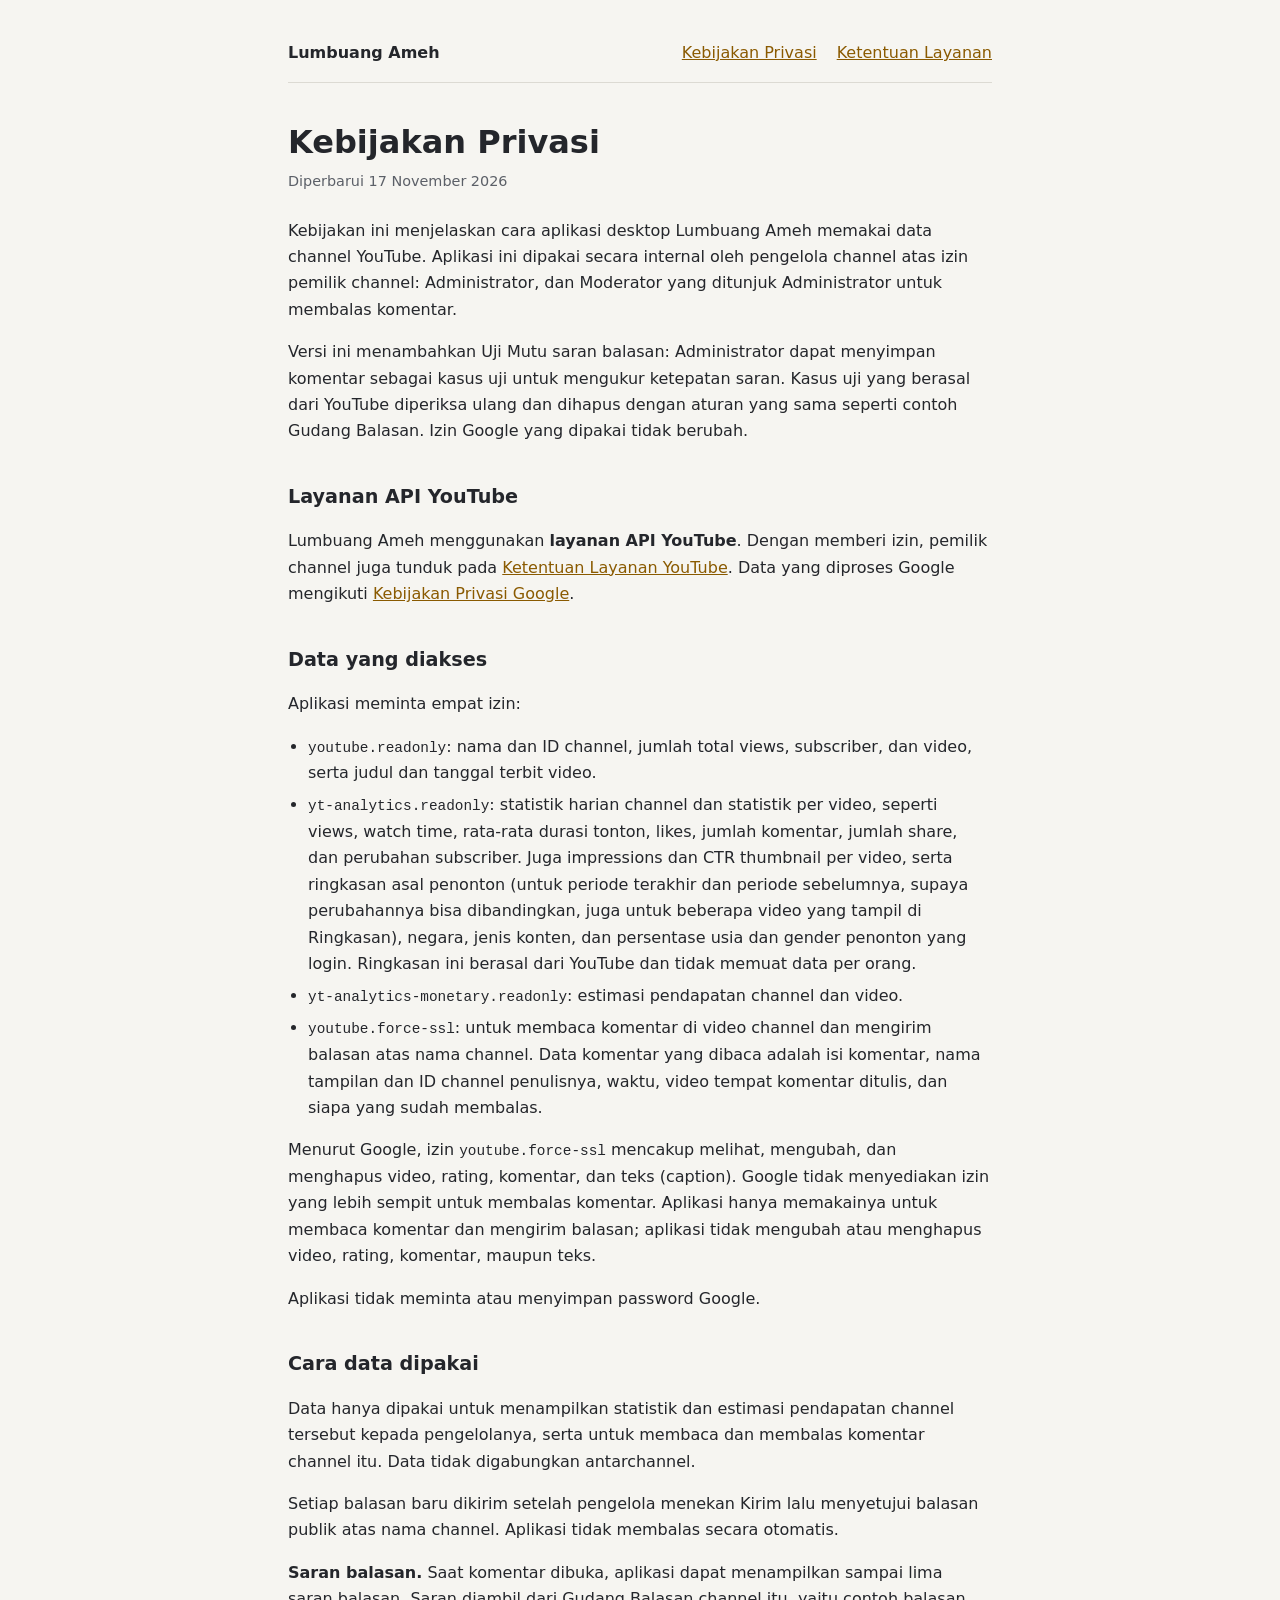
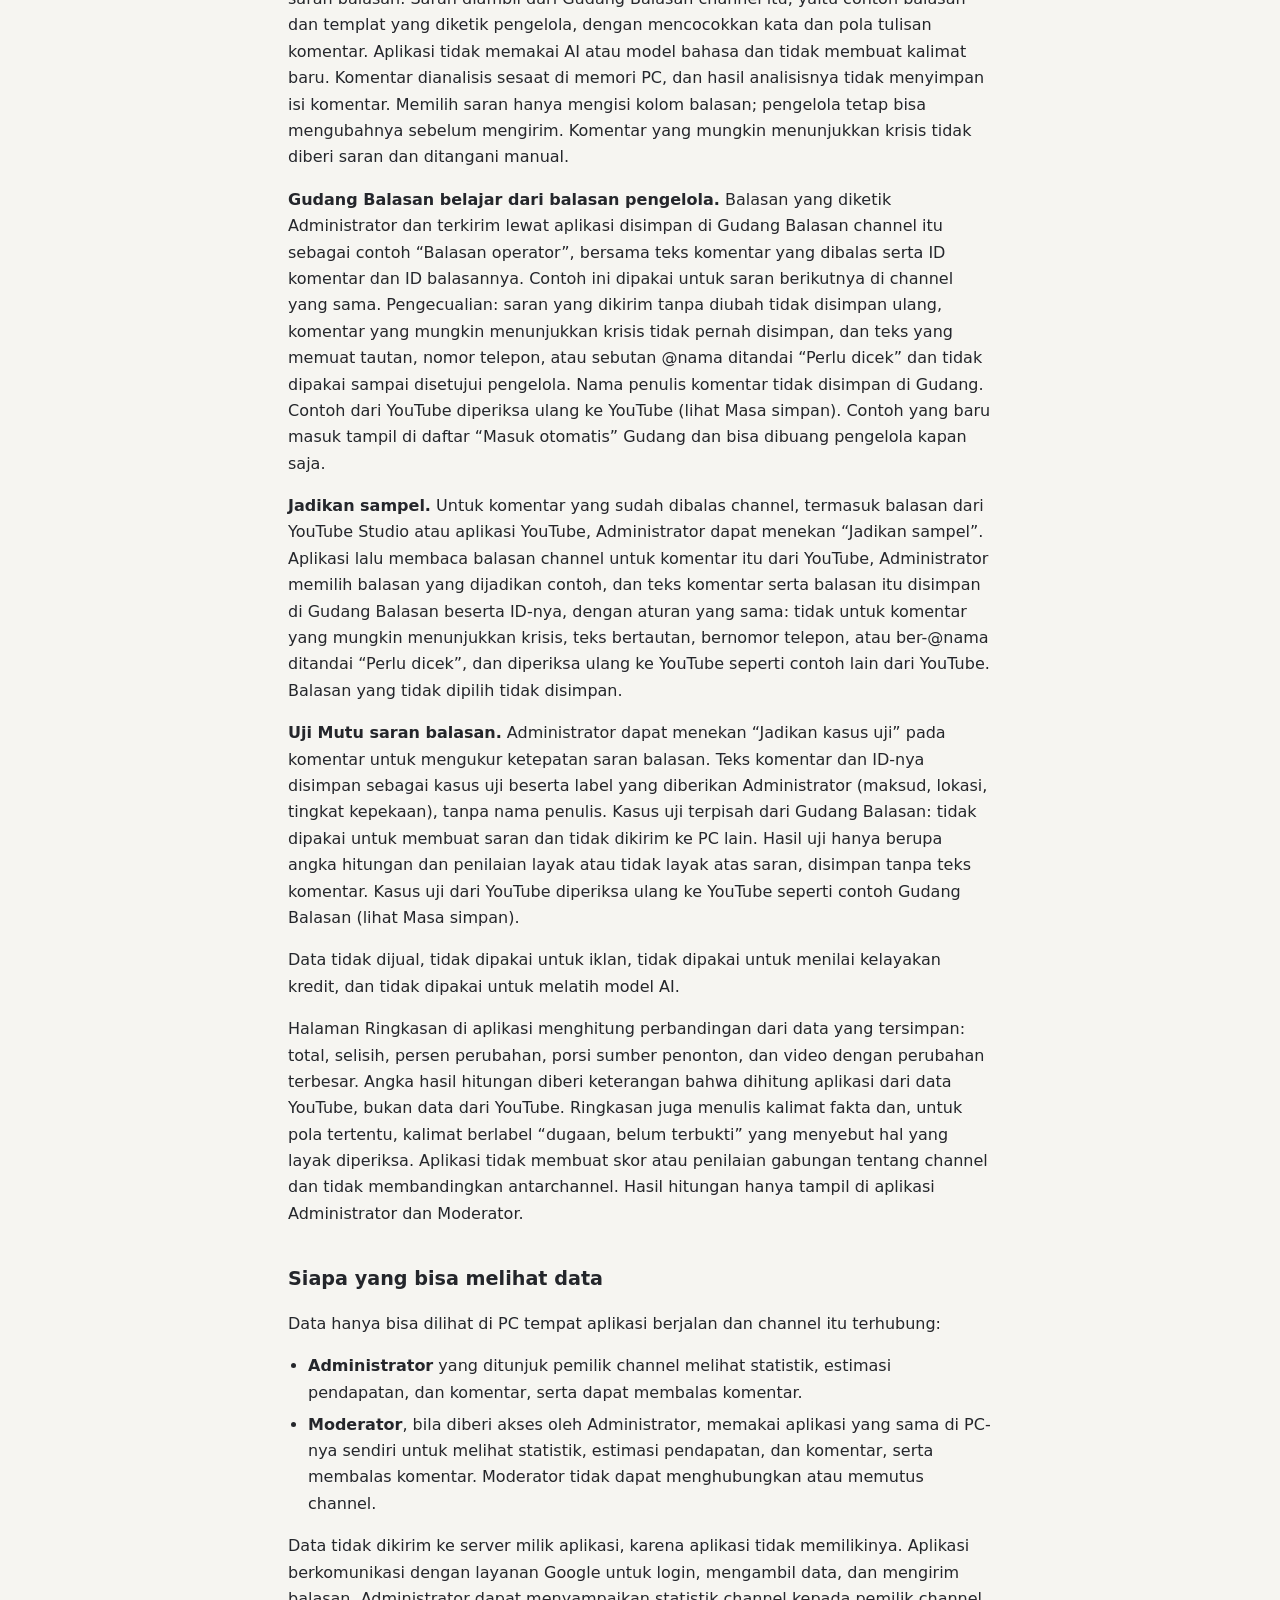
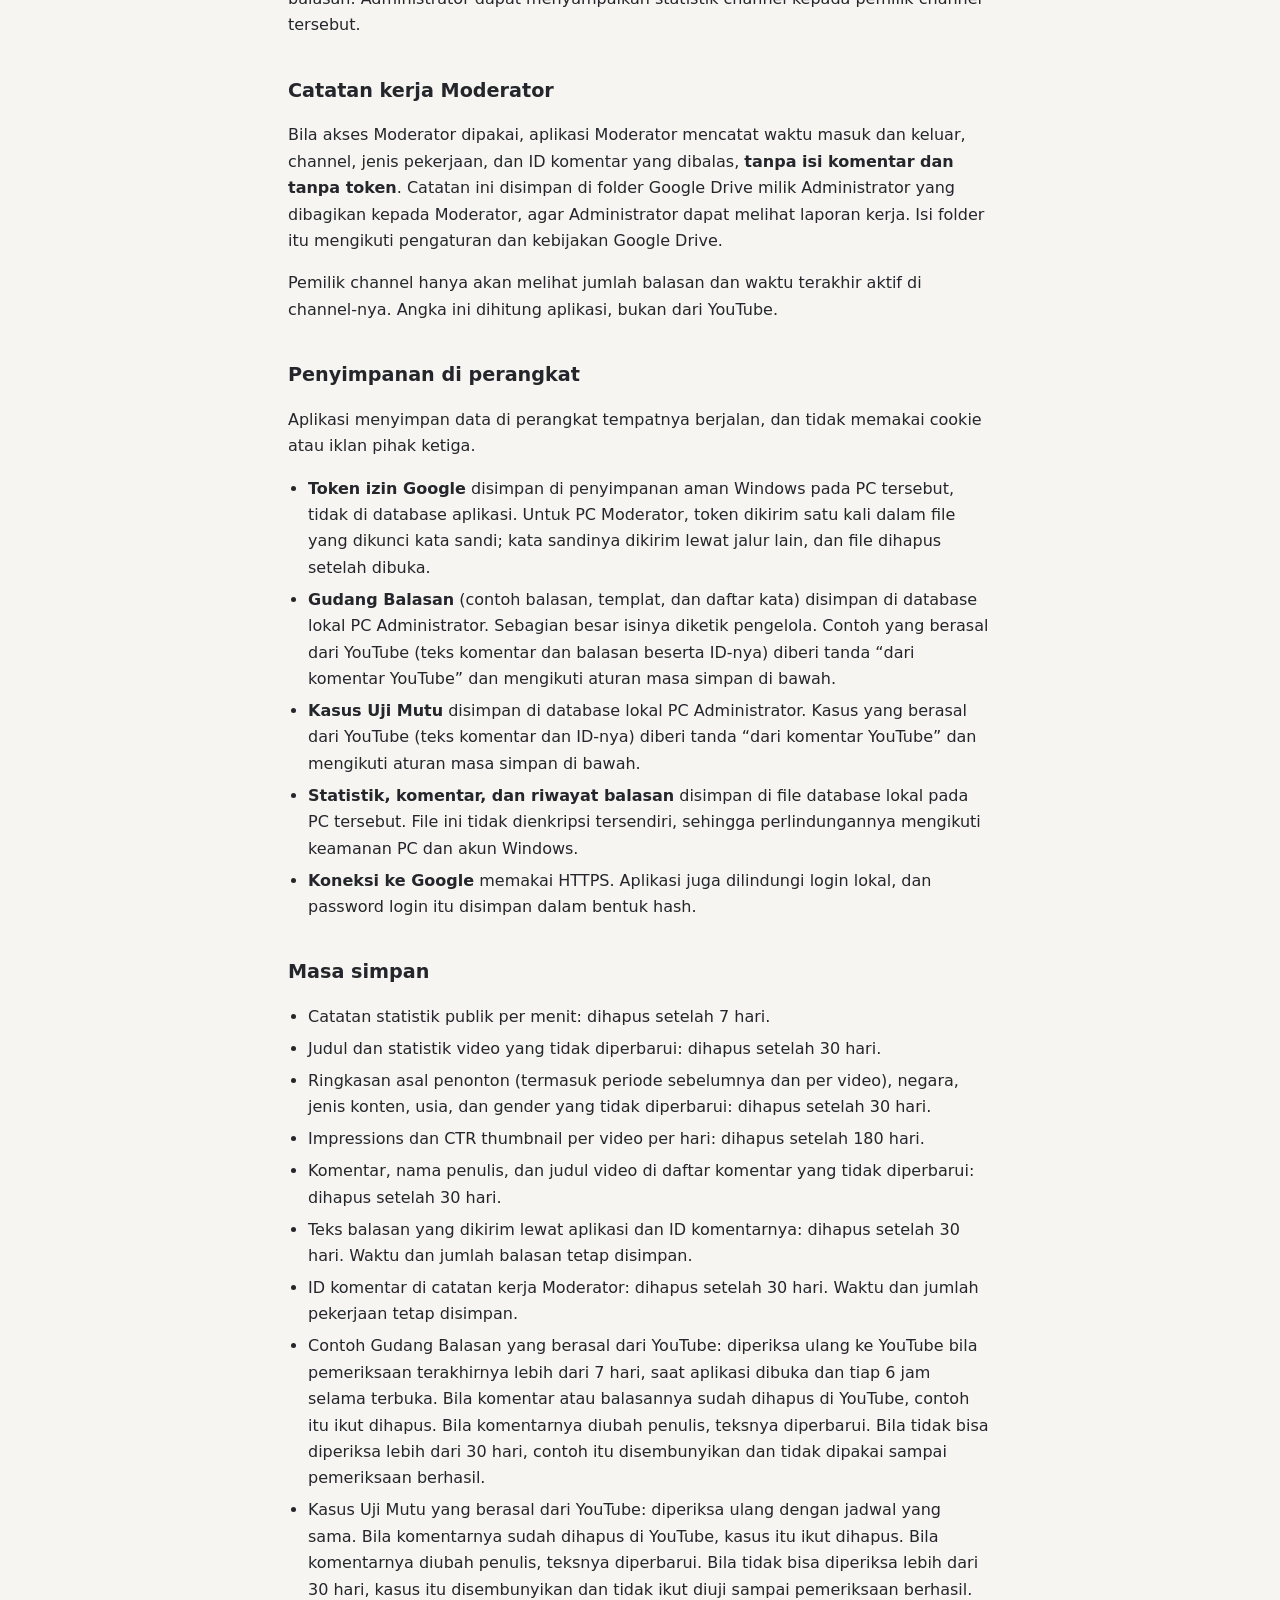
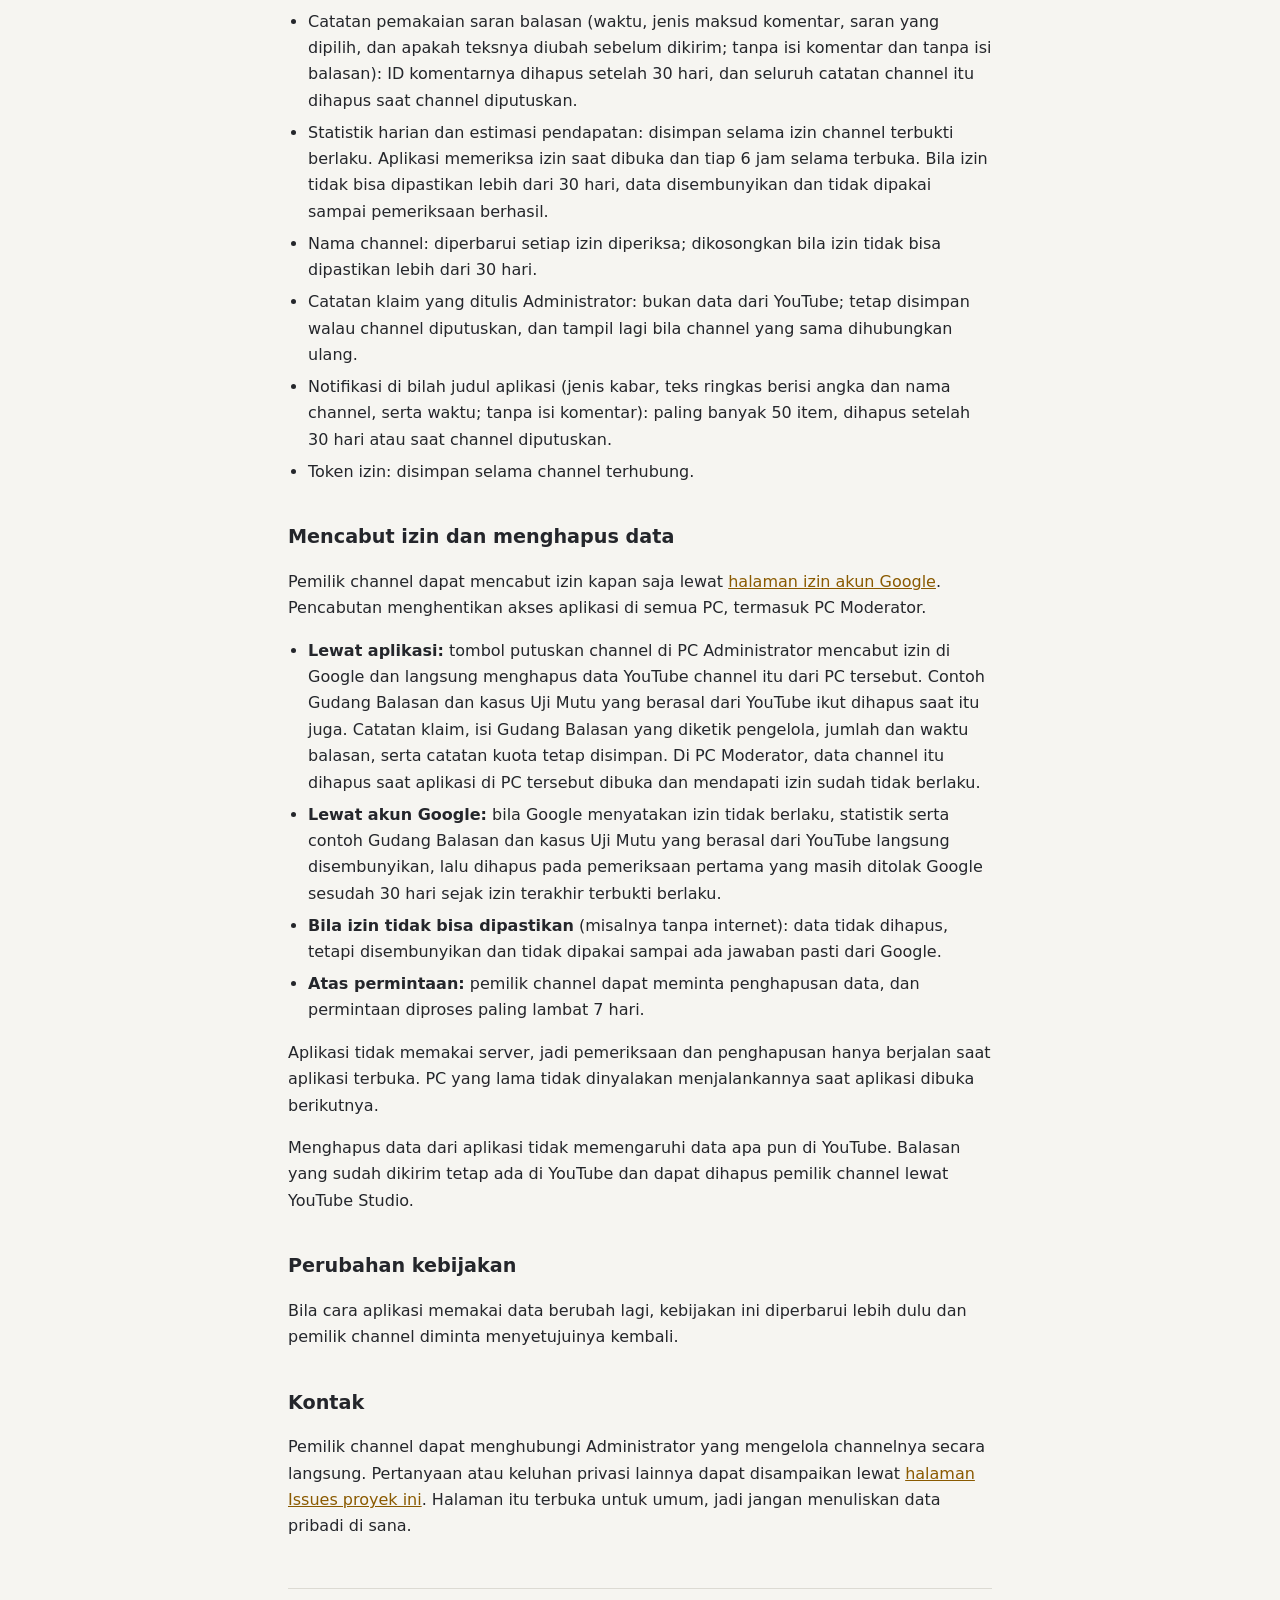
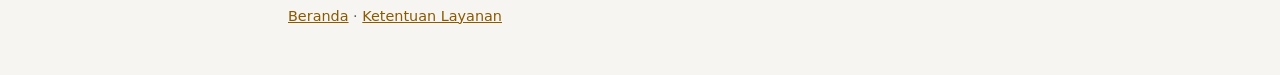
==== commit 4197f1b9: "Privasi: Uji Mutu saran balasan (3D-4b)" ====
--- a/privasi.html
+++ b/privasi.html
@@ -19,7 +19,7 @@
       <h1>Kebijakan Privasi</h1>
       <p class="tanggal">Diperbarui 17 November 2026</p>
       <p>Kebijakan ini menjelaskan cara aplikasi desktop Lumbuang Ameh memakai data channel YouTube. Aplikasi ini dipakai secara internal oleh pengelola channel atas izin pemilik channel: Administrator, dan Moderator yang ditunjuk Administrator untuk membalas komentar.</p>
-      <p>Versi ini menambahkan pembelajaran Gudang Balasan: balasan yang diketik pengelola dan terkirim lewat aplikasi dapat disimpan sebagai contoh balasan, beserta teks komentar yang dibalasnya. Administrator juga dapat menjadikan balasan channel yang sudah ada di YouTube sebagai contoh. Izin Google yang dipakai tidak berubah.</p>
+      <p>Versi ini menambahkan Uji Mutu saran balasan: Administrator dapat menyimpan komentar sebagai kasus uji untuk mengukur ketepatan saran. Kasus uji yang berasal dari YouTube diperiksa ulang dan dihapus dengan aturan yang sama seperti contoh Gudang Balasan. Izin Google yang dipakai tidak berubah.</p>
 
       <h2>Layanan API YouTube</h2>
       <p>Lumbuang Ameh menggunakan <strong>layanan API YouTube</strong>. Dengan memberi izin, pemilik channel juga tunduk pada <a href="https://www.youtube.com/t/terms">Ketentuan Layanan YouTube</a>. Data yang diproses Google mengikuti <a href="https://www.google.com/policies/privacy">Kebijakan Privasi Google</a>.</p>
@@ -41,6 +41,7 @@
       <p><strong>Saran balasan.</strong> Saat komentar dibuka, aplikasi dapat menampilkan sampai lima saran balasan. Saran diambil dari Gudang Balasan channel itu, yaitu contoh balasan dan templat yang diketik pengelola, dengan mencocokkan kata dan pola tulisan komentar. Aplikasi tidak memakai AI atau model bahasa dan tidak membuat kalimat baru. Komentar dianalisis sesaat di memori PC, dan hasil analisisnya tidak menyimpan isi komentar. Memilih saran hanya mengisi kolom balasan; pengelola tetap bisa mengubahnya sebelum mengirim. Komentar yang mungkin menunjukkan krisis tidak diberi saran dan ditangani manual.</p>
       <p><strong>Gudang Balasan belajar dari balasan pengelola.</strong> Balasan yang diketik Administrator dan terkirim lewat aplikasi disimpan di Gudang Balasan channel itu sebagai contoh &ldquo;Balasan operator&rdquo;, bersama teks komentar yang dibalas serta ID komentar dan ID balasannya. Contoh ini dipakai untuk saran berikutnya di channel yang sama. Pengecualian: saran yang dikirim tanpa diubah tidak disimpan ulang, komentar yang mungkin menunjukkan krisis tidak pernah disimpan, dan teks yang memuat tautan, nomor telepon, atau sebutan @nama ditandai &ldquo;Perlu dicek&rdquo; dan tidak dipakai sampai disetujui pengelola. Nama penulis komentar tidak disimpan di Gudang. Contoh dari YouTube diperiksa ulang ke YouTube (lihat Masa simpan). Contoh yang baru masuk tampil di daftar &ldquo;Masuk otomatis&rdquo; Gudang dan bisa dibuang pengelola kapan saja.</p>
       <p><strong>Jadikan sampel.</strong> Untuk komentar yang sudah dibalas channel, termasuk balasan dari YouTube Studio atau aplikasi YouTube, Administrator dapat menekan &ldquo;Jadikan sampel&rdquo;. Aplikasi lalu membaca balasan channel untuk komentar itu dari YouTube, Administrator memilih balasan yang dijadikan contoh, dan teks komentar serta balasan itu disimpan di Gudang Balasan beserta ID-nya, dengan aturan yang sama: tidak untuk komentar yang mungkin menunjukkan krisis, teks bertautan, bernomor telepon, atau ber-@nama ditandai &ldquo;Perlu dicek&rdquo;, dan diperiksa ulang ke YouTube seperti contoh lain dari YouTube. Balasan yang tidak dipilih tidak disimpan.</p>
+      <p><strong>Uji Mutu saran balasan.</strong> Administrator dapat menekan &ldquo;Jadikan kasus uji&rdquo; pada komentar untuk mengukur ketepatan saran balasan. Teks komentar dan ID-nya disimpan sebagai kasus uji beserta label yang diberikan Administrator (maksud, lokasi, tingkat kepekaan), tanpa nama penulis. Kasus uji terpisah dari Gudang Balasan: tidak dipakai untuk membuat saran dan tidak dikirim ke PC lain. Hasil uji hanya berupa angka hitungan dan penilaian layak atau tidak layak atas saran, disimpan tanpa teks komentar. Kasus uji dari YouTube diperiksa ulang ke YouTube seperti contoh Gudang Balasan (lihat Masa simpan).</p>
       <p>Data tidak dijual, tidak dipakai untuk iklan, tidak dipakai untuk menilai kelayakan kredit, dan tidak dipakai untuk melatih model AI.</p>
       <p>Halaman Ringkasan di aplikasi menghitung perbandingan dari data yang tersimpan: total, selisih, persen perubahan, porsi sumber penonton, dan video dengan perubahan terbesar. Angka hasil hitungan diberi keterangan bahwa dihitung aplikasi dari data YouTube, bukan data dari YouTube. Ringkasan juga menulis kalimat fakta dan, untuk pola tertentu, kalimat berlabel &ldquo;dugaan, belum terbukti&rdquo; yang menyebut hal yang layak diperiksa. Aplikasi tidak membuat skor atau penilaian gabungan tentang channel dan tidak membandingkan antarchannel. Hasil hitungan hanya tampil di aplikasi Administrator dan Moderator.</p>
 
@@ -61,6 +62,7 @@
       <ul>
         <li><strong>Token izin Google</strong> disimpan di penyimpanan aman Windows pada PC tersebut, tidak di database aplikasi. Untuk PC Moderator, token dikirim satu kali dalam file yang dikunci kata sandi; kata sandinya dikirim lewat jalur lain, dan file dihapus setelah dibuka.</li>
         <li><strong>Gudang Balasan</strong> (contoh balasan, templat, dan daftar kata) disimpan di database lokal PC Administrator. Sebagian besar isinya diketik pengelola. Contoh yang berasal dari YouTube (teks komentar dan balasan beserta ID-nya) diberi tanda &ldquo;dari komentar YouTube&rdquo; dan mengikuti aturan masa simpan di bawah.</li>
+        <li><strong>Kasus Uji Mutu</strong> disimpan di database lokal PC Administrator. Kasus yang berasal dari YouTube (teks komentar dan ID-nya) diberi tanda &ldquo;dari komentar YouTube&rdquo; dan mengikuti aturan masa simpan di bawah.</li>
         <li><strong>Statistik, komentar, dan riwayat balasan</strong> disimpan di file database lokal pada PC tersebut. File ini tidak dienkripsi tersendiri, sehingga perlindungannya mengikuti keamanan PC dan akun Windows.</li>
         <li><strong>Koneksi ke Google</strong> memakai HTTPS. Aplikasi juga dilindungi login lokal, dan password login itu disimpan dalam bentuk hash.</li>
       </ul>
@@ -75,6 +77,7 @@
         <li>Teks balasan yang dikirim lewat aplikasi dan ID komentarnya: dihapus setelah 30 hari. Waktu dan jumlah balasan tetap disimpan.</li>
         <li>ID komentar di catatan kerja Moderator: dihapus setelah 30 hari. Waktu dan jumlah pekerjaan tetap disimpan.</li>
         <li>Contoh Gudang Balasan yang berasal dari YouTube: diperiksa ulang ke YouTube bila pemeriksaan terakhirnya lebih dari 7 hari, saat aplikasi dibuka dan tiap 6 jam selama terbuka. Bila komentar atau balasannya sudah dihapus di YouTube, contoh itu ikut dihapus. Bila komentarnya diubah penulis, teksnya diperbarui. Bila tidak bisa diperiksa lebih dari 30 hari, contoh itu disembunyikan dan tidak dipakai sampai pemeriksaan berhasil.</li>
+        <li>Kasus Uji Mutu yang berasal dari YouTube: diperiksa ulang dengan jadwal yang sama. Bila komentarnya sudah dihapus di YouTube, kasus itu ikut dihapus. Bila komentarnya diubah penulis, teksnya diperbarui. Bila tidak bisa diperiksa lebih dari 30 hari, kasus itu disembunyikan dan tidak ikut diuji sampai pemeriksaan berhasil.</li>
         <li>Catatan pemakaian saran balasan (waktu, jenis maksud komentar, saran yang dipilih, dan apakah teksnya diubah sebelum dikirim; tanpa isi komentar dan tanpa isi balasan): ID komentarnya dihapus setelah 30 hari, dan seluruh catatan channel itu dihapus saat channel diputuskan.</li>
         <li>Statistik harian dan estimasi pendapatan: disimpan selama izin channel terbukti berlaku. Aplikasi memeriksa izin saat dibuka dan tiap 6 jam selama terbuka. Bila izin tidak bisa dipastikan lebih dari 30 hari, data disembunyikan dan tidak dipakai sampai pemeriksaan berhasil.</li>
         <li>Nama channel: diperbarui setiap izin diperiksa; dikosongkan bila izin tidak bisa dipastikan lebih dari 30 hari.</li>
@@ -86,8 +89,8 @@
       <h2>Mencabut izin dan menghapus data</h2>
       <p>Pemilik channel dapat mencabut izin kapan saja lewat <a href="https://security.google.com/settings/security/permissions">halaman izin akun Google</a>. Pencabutan menghentikan akses aplikasi di semua PC, termasuk PC Moderator.</p>
       <ul>
-        <li><strong>Lewat aplikasi:</strong> tombol putuskan channel di PC Administrator mencabut izin di Google dan langsung menghapus data YouTube channel itu dari PC tersebut. Contoh Gudang Balasan yang berasal dari YouTube ikut dihapus saat itu juga. Catatan klaim, isi Gudang Balasan yang diketik pengelola, jumlah dan waktu balasan, serta catatan kuota tetap disimpan. Di PC Moderator, data channel itu dihapus saat aplikasi di PC tersebut dibuka dan mendapati izin sudah tidak berlaku.</li>
-        <li><strong>Lewat akun Google:</strong> bila Google menyatakan izin tidak berlaku, statistik dan contoh Gudang Balasan yang berasal dari YouTube langsung disembunyikan, lalu dihapus pada pemeriksaan pertama yang masih ditolak Google sesudah 30 hari sejak izin terakhir terbukti berlaku.</li>
+        <li><strong>Lewat aplikasi:</strong> tombol putuskan channel di PC Administrator mencabut izin di Google dan langsung menghapus data YouTube channel itu dari PC tersebut. Contoh Gudang Balasan dan kasus Uji Mutu yang berasal dari YouTube ikut dihapus saat itu juga. Catatan klaim, isi Gudang Balasan yang diketik pengelola, jumlah dan waktu balasan, serta catatan kuota tetap disimpan. Di PC Moderator, data channel itu dihapus saat aplikasi di PC tersebut dibuka dan mendapati izin sudah tidak berlaku.</li>
+        <li><strong>Lewat akun Google:</strong> bila Google menyatakan izin tidak berlaku, statistik serta contoh Gudang Balasan dan kasus Uji Mutu yang berasal dari YouTube langsung disembunyikan, lalu dihapus pada pemeriksaan pertama yang masih ditolak Google sesudah 30 hari sejak izin terakhir terbukti berlaku.</li>
         <li><strong>Bila izin tidak bisa dipastikan</strong> (misalnya tanpa internet): data tidak dihapus, tetapi disembunyikan dan tidak dipakai sampai ada jawaban pasti dari Google.</li>
         <li><strong>Atas permintaan:</strong> pemilik channel dapat meminta penghapusan data, dan permintaan diproses paling lambat 7 hari.</li>
       </ul>
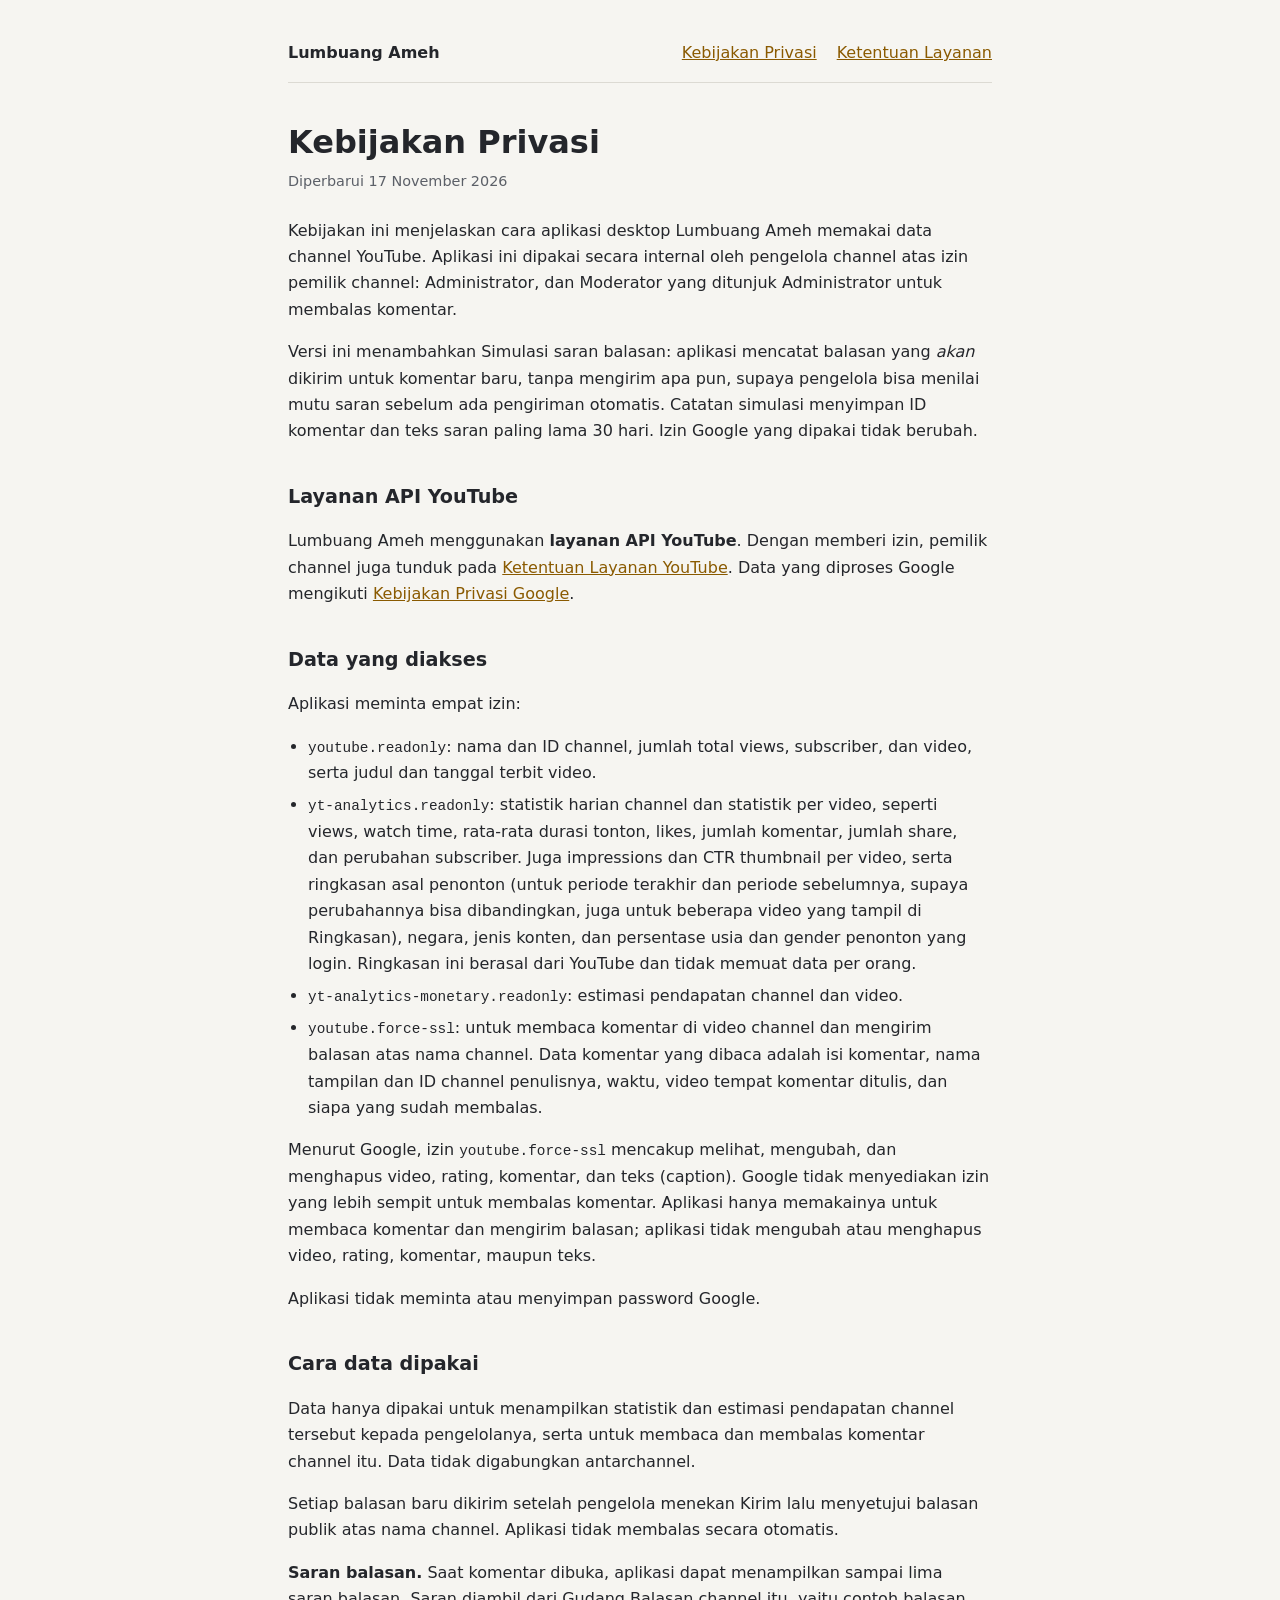
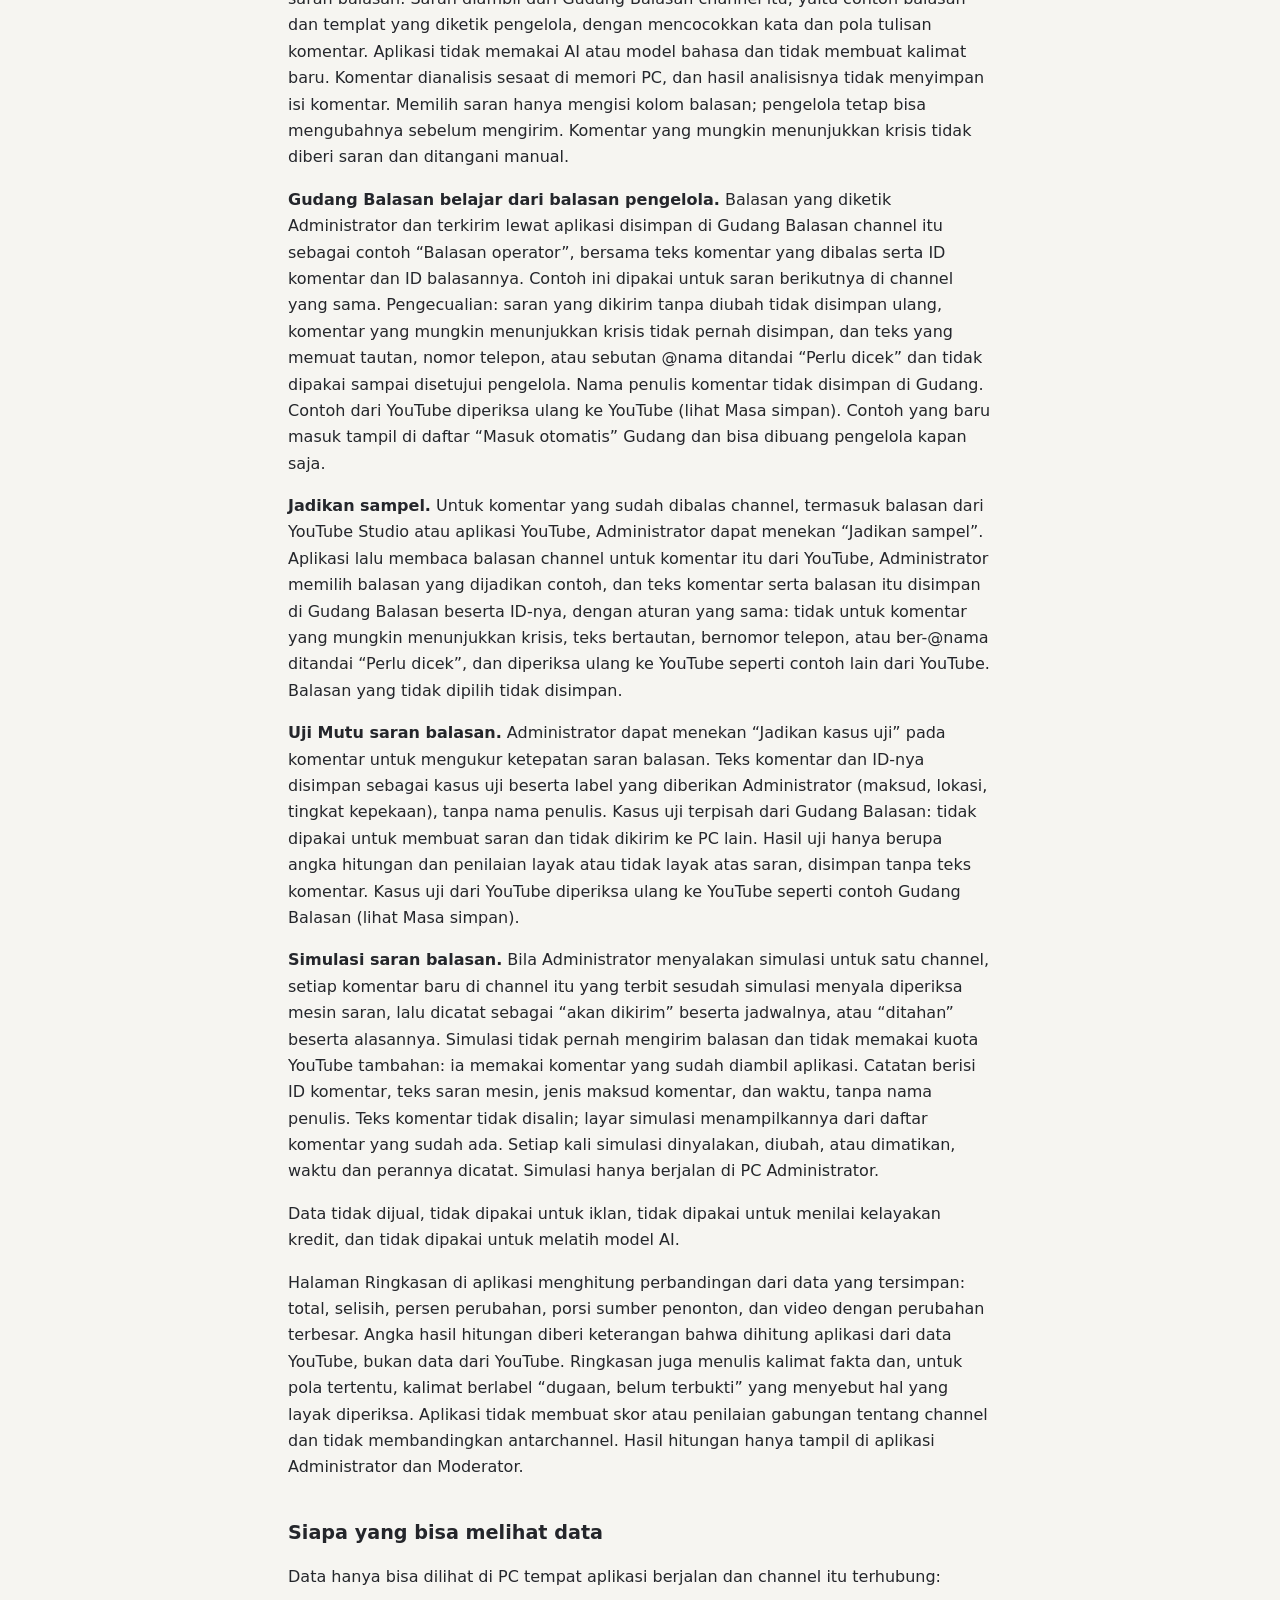
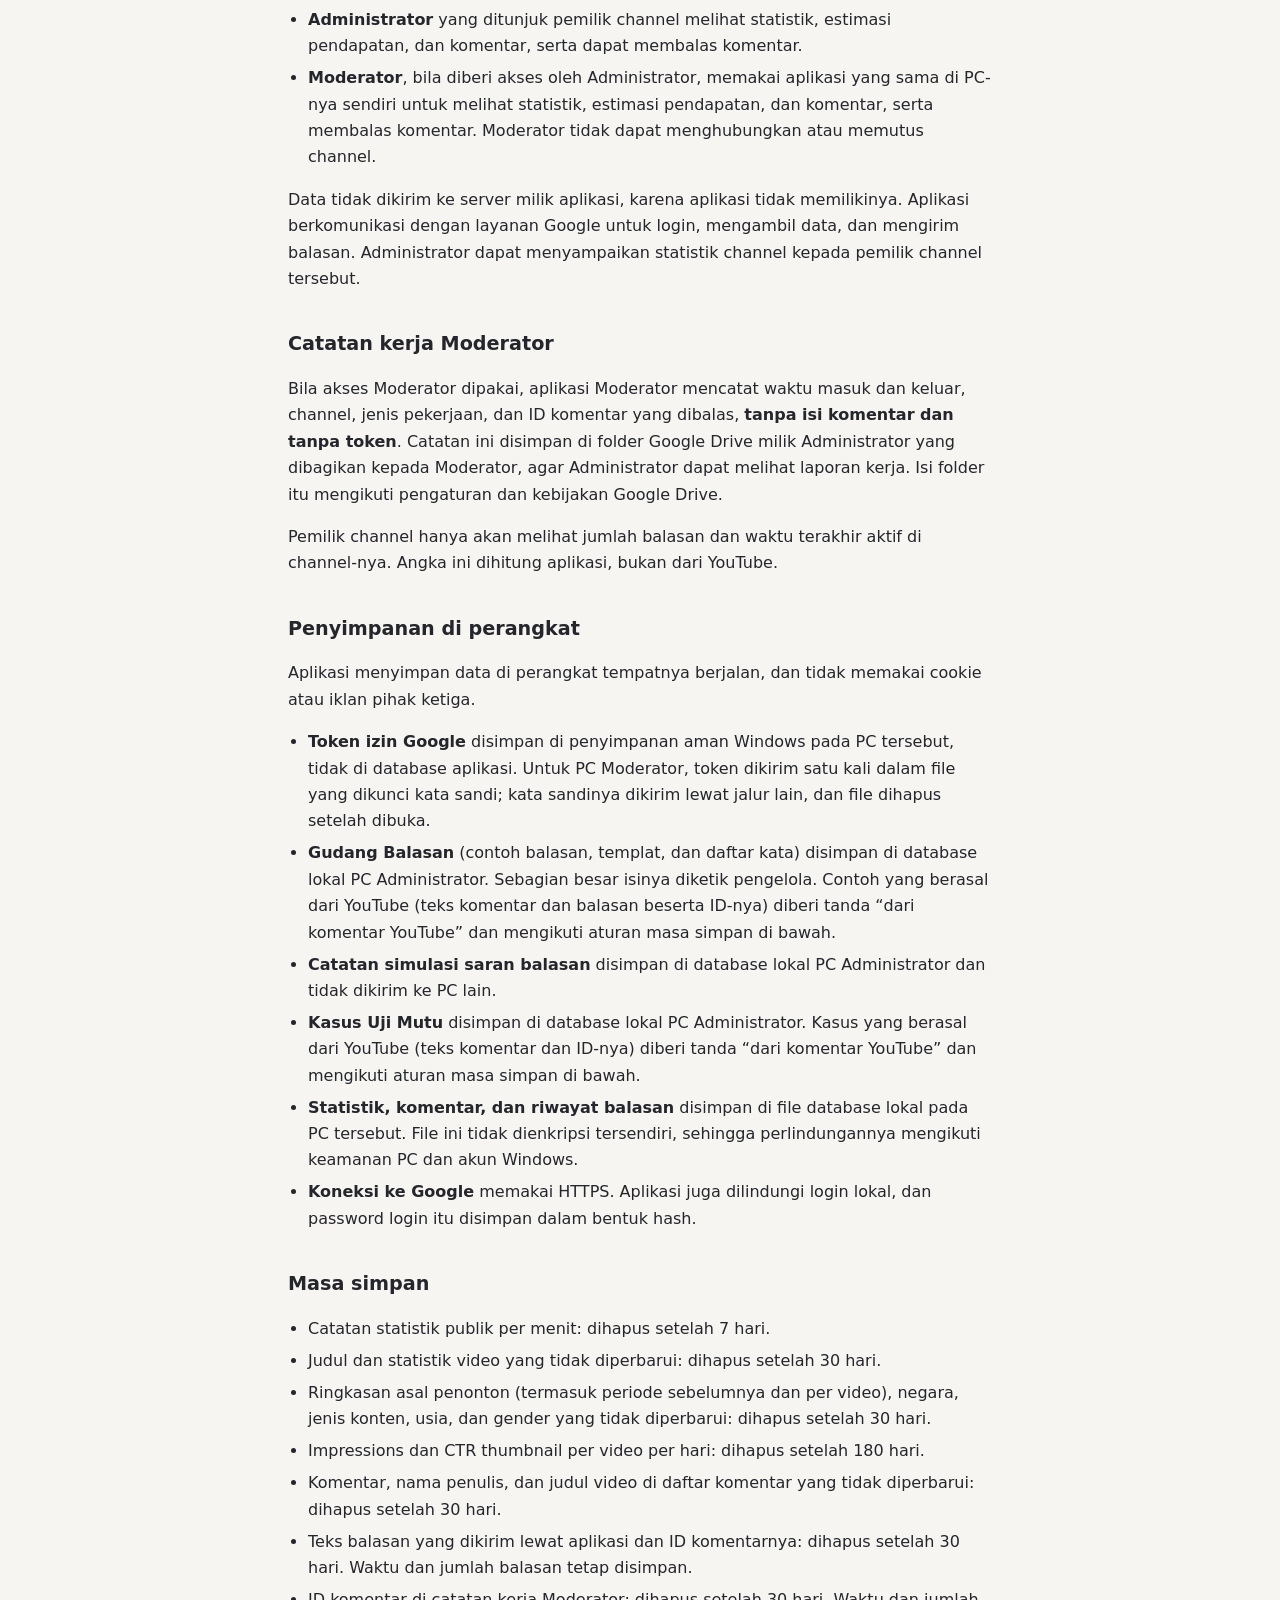
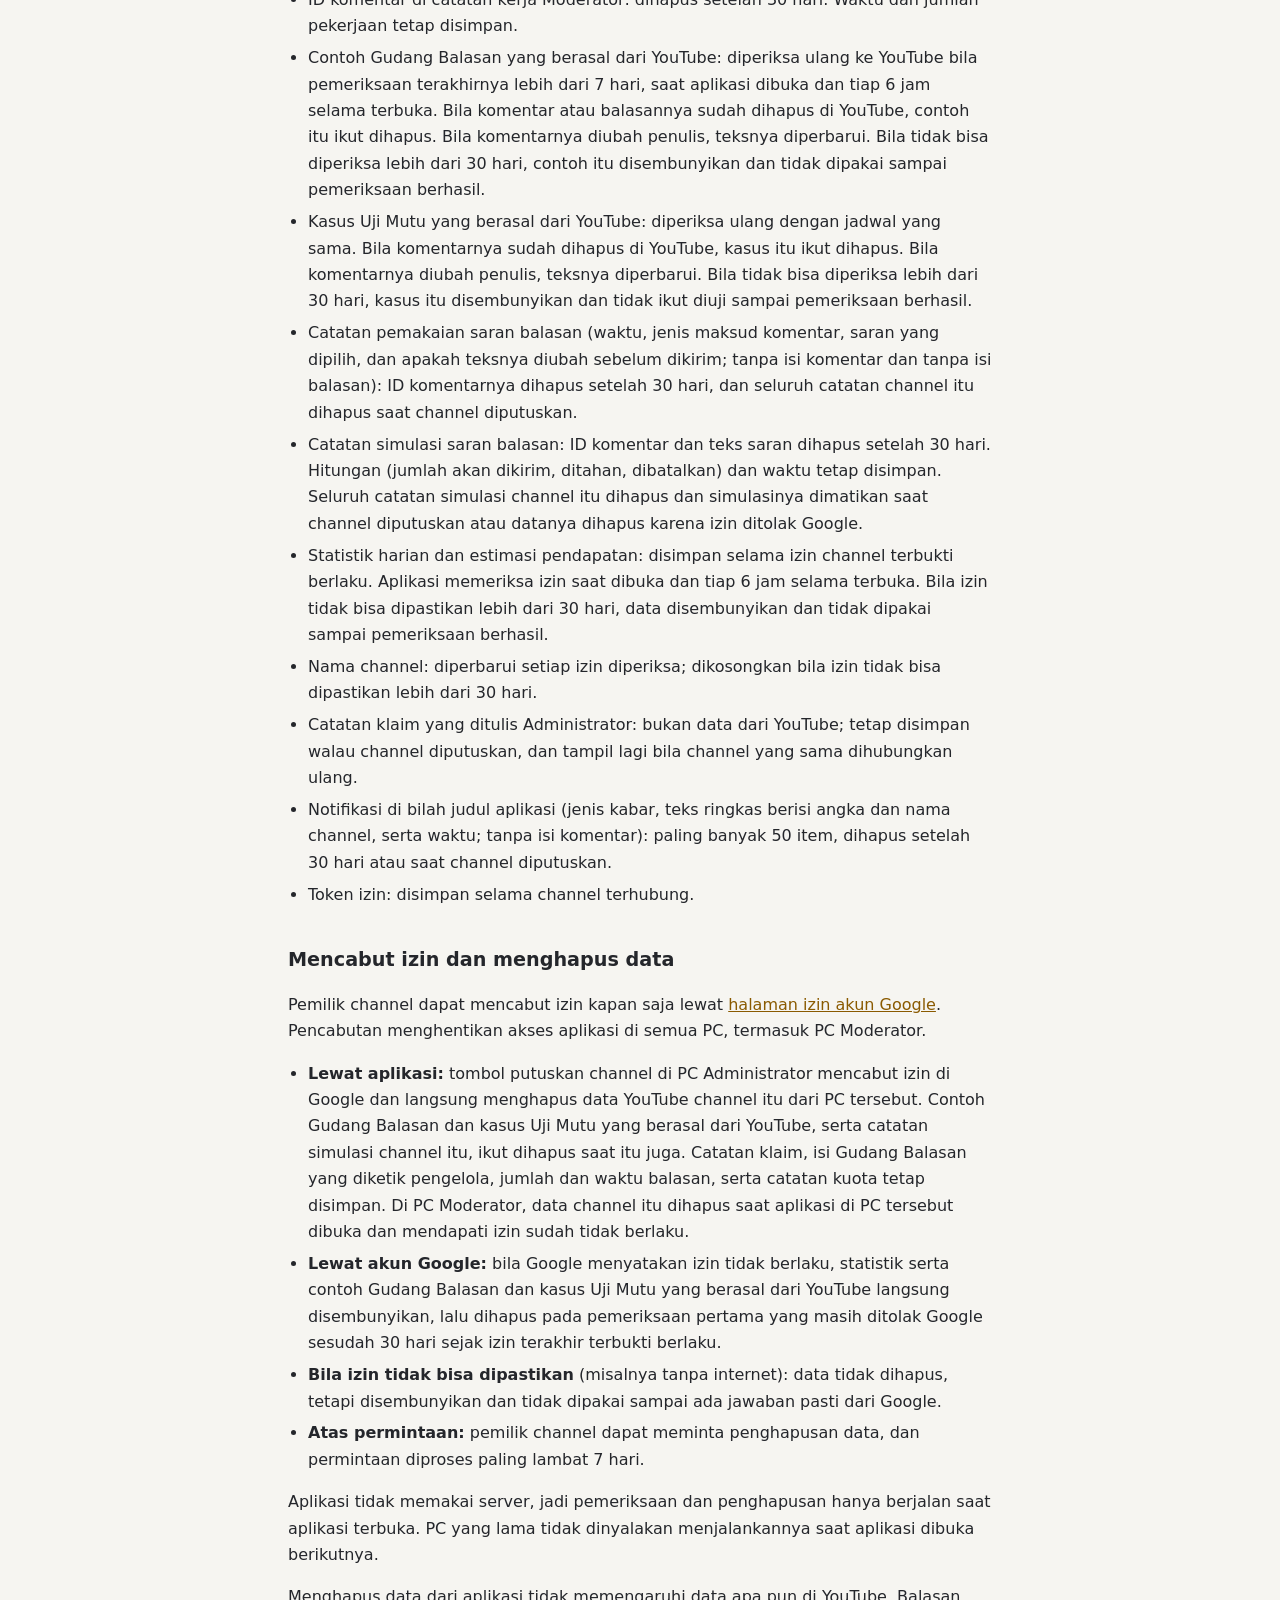
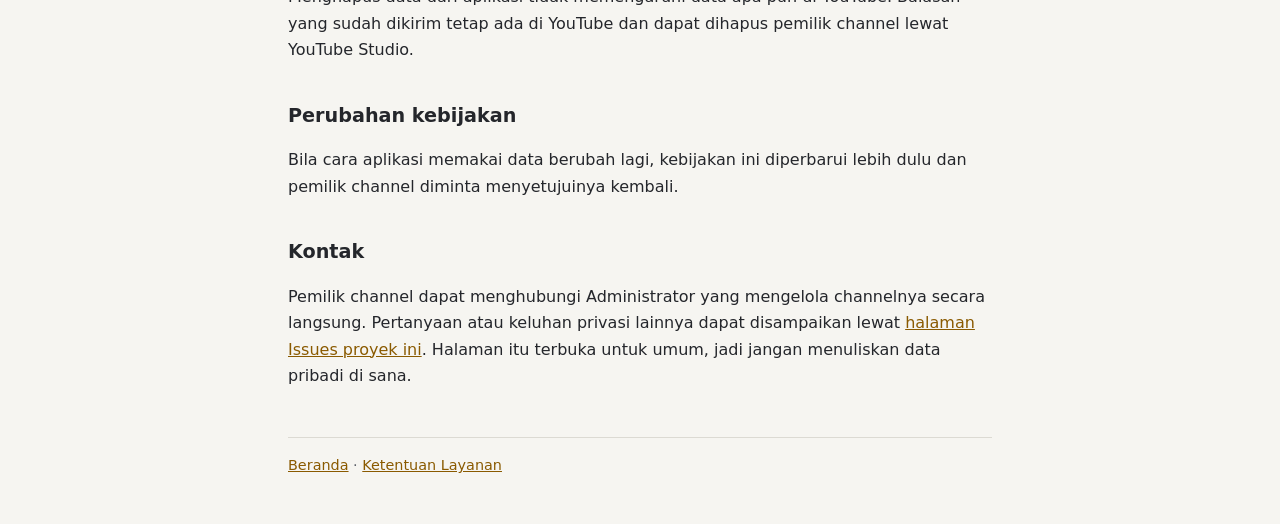
==== commit 210c6159: "Privasi: simulasi saran balasan (Lumbuang Ameh 0.34.0)" ====
--- a/privasi.html
+++ b/privasi.html
@@ -19,7 +19,7 @@
       <h1>Kebijakan Privasi</h1>
       <p class="tanggal">Diperbarui 17 November 2026</p>
       <p>Kebijakan ini menjelaskan cara aplikasi desktop Lumbuang Ameh memakai data channel YouTube. Aplikasi ini dipakai secara internal oleh pengelola channel atas izin pemilik channel: Administrator, dan Moderator yang ditunjuk Administrator untuk membalas komentar.</p>
-      <p>Versi ini menambahkan Uji Mutu saran balasan: Administrator dapat menyimpan komentar sebagai kasus uji untuk mengukur ketepatan saran. Kasus uji yang berasal dari YouTube diperiksa ulang dan dihapus dengan aturan yang sama seperti contoh Gudang Balasan. Izin Google yang dipakai tidak berubah.</p>
+      <p>Versi ini menambahkan Simulasi saran balasan: aplikasi mencatat balasan yang <em>akan</em> dikirim untuk komentar baru, tanpa mengirim apa pun, supaya pengelola bisa menilai mutu saran sebelum ada pengiriman otomatis. Catatan simulasi menyimpan ID komentar dan teks saran paling lama 30 hari. Izin Google yang dipakai tidak berubah.</p>
 
       <h2>Layanan API YouTube</h2>
       <p>Lumbuang Ameh menggunakan <strong>layanan API YouTube</strong>. Dengan memberi izin, pemilik channel juga tunduk pada <a href="https://www.youtube.com/t/terms">Ketentuan Layanan YouTube</a>. Data yang diproses Google mengikuti <a href="https://www.google.com/policies/privacy">Kebijakan Privasi Google</a>.</p>
@@ -42,6 +42,7 @@
       <p><strong>Gudang Balasan belajar dari balasan pengelola.</strong> Balasan yang diketik Administrator dan terkirim lewat aplikasi disimpan di Gudang Balasan channel itu sebagai contoh &ldquo;Balasan operator&rdquo;, bersama teks komentar yang dibalas serta ID komentar dan ID balasannya. Contoh ini dipakai untuk saran berikutnya di channel yang sama. Pengecualian: saran yang dikirim tanpa diubah tidak disimpan ulang, komentar yang mungkin menunjukkan krisis tidak pernah disimpan, dan teks yang memuat tautan, nomor telepon, atau sebutan @nama ditandai &ldquo;Perlu dicek&rdquo; dan tidak dipakai sampai disetujui pengelola. Nama penulis komentar tidak disimpan di Gudang. Contoh dari YouTube diperiksa ulang ke YouTube (lihat Masa simpan). Contoh yang baru masuk tampil di daftar &ldquo;Masuk otomatis&rdquo; Gudang dan bisa dibuang pengelola kapan saja.</p>
       <p><strong>Jadikan sampel.</strong> Untuk komentar yang sudah dibalas channel, termasuk balasan dari YouTube Studio atau aplikasi YouTube, Administrator dapat menekan &ldquo;Jadikan sampel&rdquo;. Aplikasi lalu membaca balasan channel untuk komentar itu dari YouTube, Administrator memilih balasan yang dijadikan contoh, dan teks komentar serta balasan itu disimpan di Gudang Balasan beserta ID-nya, dengan aturan yang sama: tidak untuk komentar yang mungkin menunjukkan krisis, teks bertautan, bernomor telepon, atau ber-@nama ditandai &ldquo;Perlu dicek&rdquo;, dan diperiksa ulang ke YouTube seperti contoh lain dari YouTube. Balasan yang tidak dipilih tidak disimpan.</p>
       <p><strong>Uji Mutu saran balasan.</strong> Administrator dapat menekan &ldquo;Jadikan kasus uji&rdquo; pada komentar untuk mengukur ketepatan saran balasan. Teks komentar dan ID-nya disimpan sebagai kasus uji beserta label yang diberikan Administrator (maksud, lokasi, tingkat kepekaan), tanpa nama penulis. Kasus uji terpisah dari Gudang Balasan: tidak dipakai untuk membuat saran dan tidak dikirim ke PC lain. Hasil uji hanya berupa angka hitungan dan penilaian layak atau tidak layak atas saran, disimpan tanpa teks komentar. Kasus uji dari YouTube diperiksa ulang ke YouTube seperti contoh Gudang Balasan (lihat Masa simpan).</p>
+      <p><strong>Simulasi saran balasan.</strong> Bila Administrator menyalakan simulasi untuk satu channel, setiap komentar baru di channel itu yang terbit sesudah simulasi menyala diperiksa mesin saran, lalu dicatat sebagai &ldquo;akan dikirim&rdquo; beserta jadwalnya, atau &ldquo;ditahan&rdquo; beserta alasannya. Simulasi tidak pernah mengirim balasan dan tidak memakai kuota YouTube tambahan: ia memakai komentar yang sudah diambil aplikasi. Catatan berisi ID komentar, teks saran mesin, jenis maksud komentar, dan waktu, tanpa nama penulis. Teks komentar tidak disalin; layar simulasi menampilkannya dari daftar komentar yang sudah ada. Setiap kali simulasi dinyalakan, diubah, atau dimatikan, waktu dan perannya dicatat. Simulasi hanya berjalan di PC Administrator.</p>
       <p>Data tidak dijual, tidak dipakai untuk iklan, tidak dipakai untuk menilai kelayakan kredit, dan tidak dipakai untuk melatih model AI.</p>
       <p>Halaman Ringkasan di aplikasi menghitung perbandingan dari data yang tersimpan: total, selisih, persen perubahan, porsi sumber penonton, dan video dengan perubahan terbesar. Angka hasil hitungan diberi keterangan bahwa dihitung aplikasi dari data YouTube, bukan data dari YouTube. Ringkasan juga menulis kalimat fakta dan, untuk pola tertentu, kalimat berlabel &ldquo;dugaan, belum terbukti&rdquo; yang menyebut hal yang layak diperiksa. Aplikasi tidak membuat skor atau penilaian gabungan tentang channel dan tidak membandingkan antarchannel. Hasil hitungan hanya tampil di aplikasi Administrator dan Moderator.</p>
 
@@ -62,6 +63,7 @@
       <ul>
         <li><strong>Token izin Google</strong> disimpan di penyimpanan aman Windows pada PC tersebut, tidak di database aplikasi. Untuk PC Moderator, token dikirim satu kali dalam file yang dikunci kata sandi; kata sandinya dikirim lewat jalur lain, dan file dihapus setelah dibuka.</li>
         <li><strong>Gudang Balasan</strong> (contoh balasan, templat, dan daftar kata) disimpan di database lokal PC Administrator. Sebagian besar isinya diketik pengelola. Contoh yang berasal dari YouTube (teks komentar dan balasan beserta ID-nya) diberi tanda &ldquo;dari komentar YouTube&rdquo; dan mengikuti aturan masa simpan di bawah.</li>
+        <li><strong>Catatan simulasi saran balasan</strong> disimpan di database lokal PC Administrator dan tidak dikirim ke PC lain.</li>
         <li><strong>Kasus Uji Mutu</strong> disimpan di database lokal PC Administrator. Kasus yang berasal dari YouTube (teks komentar dan ID-nya) diberi tanda &ldquo;dari komentar YouTube&rdquo; dan mengikuti aturan masa simpan di bawah.</li>
         <li><strong>Statistik, komentar, dan riwayat balasan</strong> disimpan di file database lokal pada PC tersebut. File ini tidak dienkripsi tersendiri, sehingga perlindungannya mengikuti keamanan PC dan akun Windows.</li>
         <li><strong>Koneksi ke Google</strong> memakai HTTPS. Aplikasi juga dilindungi login lokal, dan password login itu disimpan dalam bentuk hash.</li>
@@ -79,6 +81,7 @@
         <li>Contoh Gudang Balasan yang berasal dari YouTube: diperiksa ulang ke YouTube bila pemeriksaan terakhirnya lebih dari 7 hari, saat aplikasi dibuka dan tiap 6 jam selama terbuka. Bila komentar atau balasannya sudah dihapus di YouTube, contoh itu ikut dihapus. Bila komentarnya diubah penulis, teksnya diperbarui. Bila tidak bisa diperiksa lebih dari 30 hari, contoh itu disembunyikan dan tidak dipakai sampai pemeriksaan berhasil.</li>
         <li>Kasus Uji Mutu yang berasal dari YouTube: diperiksa ulang dengan jadwal yang sama. Bila komentarnya sudah dihapus di YouTube, kasus itu ikut dihapus. Bila komentarnya diubah penulis, teksnya diperbarui. Bila tidak bisa diperiksa lebih dari 30 hari, kasus itu disembunyikan dan tidak ikut diuji sampai pemeriksaan berhasil.</li>
         <li>Catatan pemakaian saran balasan (waktu, jenis maksud komentar, saran yang dipilih, dan apakah teksnya diubah sebelum dikirim; tanpa isi komentar dan tanpa isi balasan): ID komentarnya dihapus setelah 30 hari, dan seluruh catatan channel itu dihapus saat channel diputuskan.</li>
+        <li>Catatan simulasi saran balasan: ID komentar dan teks saran dihapus setelah 30 hari. Hitungan (jumlah akan dikirim, ditahan, dibatalkan) dan waktu tetap disimpan. Seluruh catatan simulasi channel itu dihapus dan simulasinya dimatikan saat channel diputuskan atau datanya dihapus karena izin ditolak Google.</li>
         <li>Statistik harian dan estimasi pendapatan: disimpan selama izin channel terbukti berlaku. Aplikasi memeriksa izin saat dibuka dan tiap 6 jam selama terbuka. Bila izin tidak bisa dipastikan lebih dari 30 hari, data disembunyikan dan tidak dipakai sampai pemeriksaan berhasil.</li>
         <li>Nama channel: diperbarui setiap izin diperiksa; dikosongkan bila izin tidak bisa dipastikan lebih dari 30 hari.</li>
         <li>Catatan klaim yang ditulis Administrator: bukan data dari YouTube; tetap disimpan walau channel diputuskan, dan tampil lagi bila channel yang sama dihubungkan ulang.</li>
@@ -89,7 +92,7 @@
       <h2>Mencabut izin dan menghapus data</h2>
       <p>Pemilik channel dapat mencabut izin kapan saja lewat <a href="https://security.google.com/settings/security/permissions">halaman izin akun Google</a>. Pencabutan menghentikan akses aplikasi di semua PC, termasuk PC Moderator.</p>
       <ul>
-        <li><strong>Lewat aplikasi:</strong> tombol putuskan channel di PC Administrator mencabut izin di Google dan langsung menghapus data YouTube channel itu dari PC tersebut. Contoh Gudang Balasan dan kasus Uji Mutu yang berasal dari YouTube ikut dihapus saat itu juga. Catatan klaim, isi Gudang Balasan yang diketik pengelola, jumlah dan waktu balasan, serta catatan kuota tetap disimpan. Di PC Moderator, data channel itu dihapus saat aplikasi di PC tersebut dibuka dan mendapati izin sudah tidak berlaku.</li>
+        <li><strong>Lewat aplikasi:</strong> tombol putuskan channel di PC Administrator mencabut izin di Google dan langsung menghapus data YouTube channel itu dari PC tersebut. Contoh Gudang Balasan dan kasus Uji Mutu yang berasal dari YouTube, serta catatan simulasi channel itu, ikut dihapus saat itu juga. Catatan klaim, isi Gudang Balasan yang diketik pengelola, jumlah dan waktu balasan, serta catatan kuota tetap disimpan. Di PC Moderator, data channel itu dihapus saat aplikasi di PC tersebut dibuka dan mendapati izin sudah tidak berlaku.</li>
         <li><strong>Lewat akun Google:</strong> bila Google menyatakan izin tidak berlaku, statistik serta contoh Gudang Balasan dan kasus Uji Mutu yang berasal dari YouTube langsung disembunyikan, lalu dihapus pada pemeriksaan pertama yang masih ditolak Google sesudah 30 hari sejak izin terakhir terbukti berlaku.</li>
         <li><strong>Bila izin tidak bisa dipastikan</strong> (misalnya tanpa internet): data tidak dihapus, tetapi disembunyikan dan tidak dipakai sampai ada jawaban pasti dari Google.</li>
         <li><strong>Atas permintaan:</strong> pemilik channel dapat meminta penghapusan data, dan permintaan diproses paling lambat 7 hari.</li>
